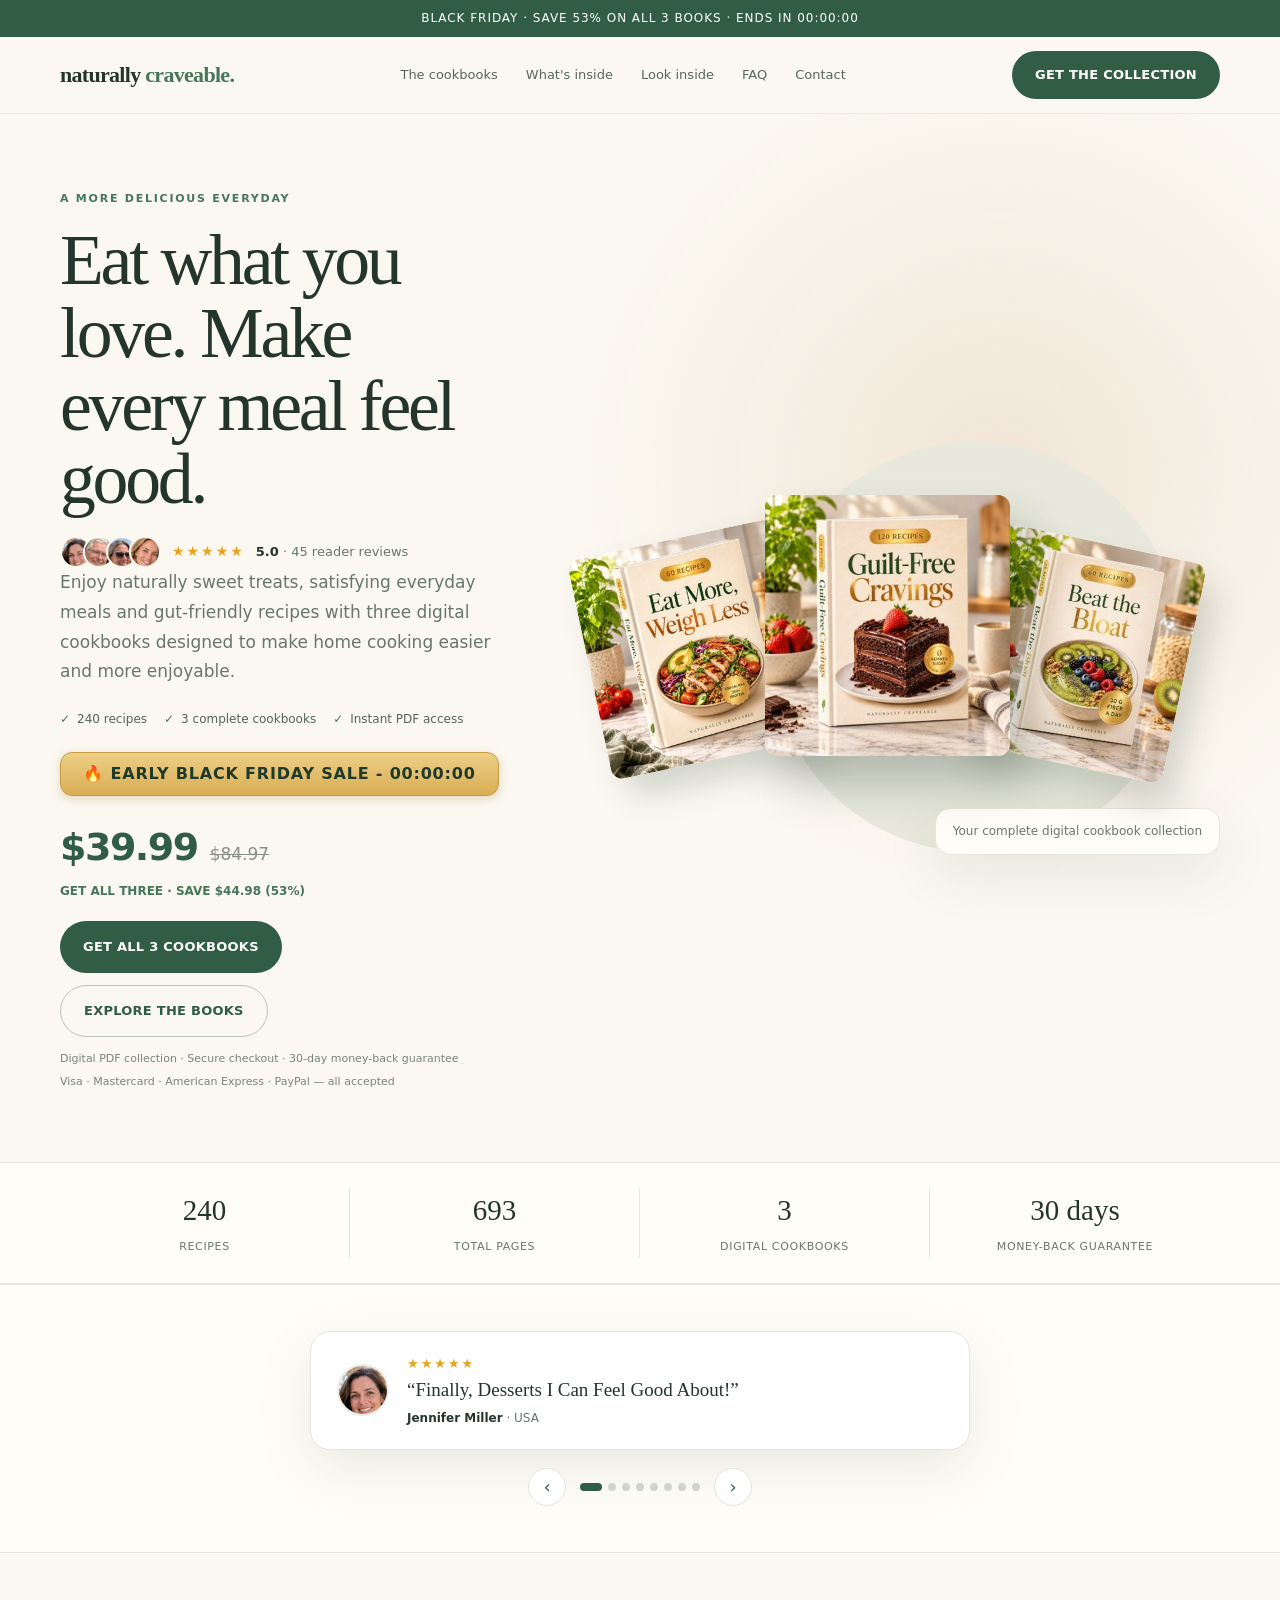
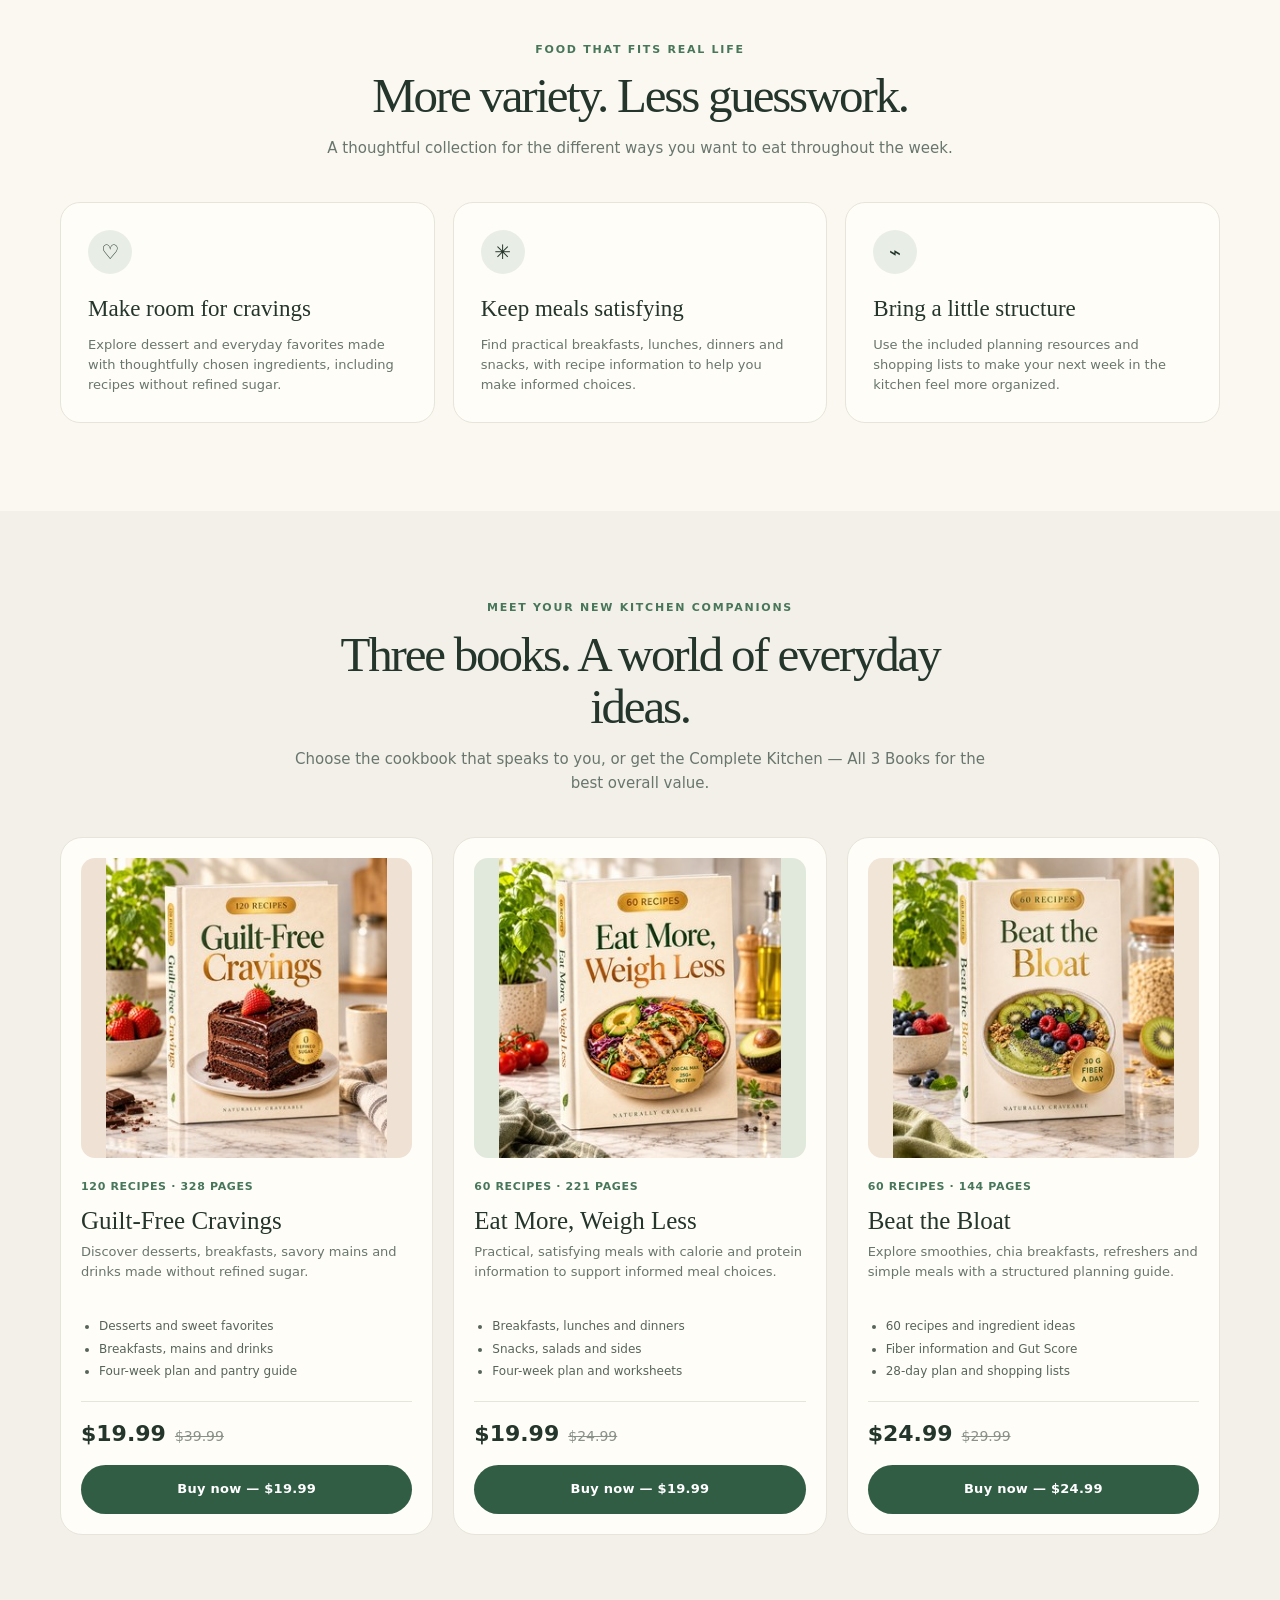
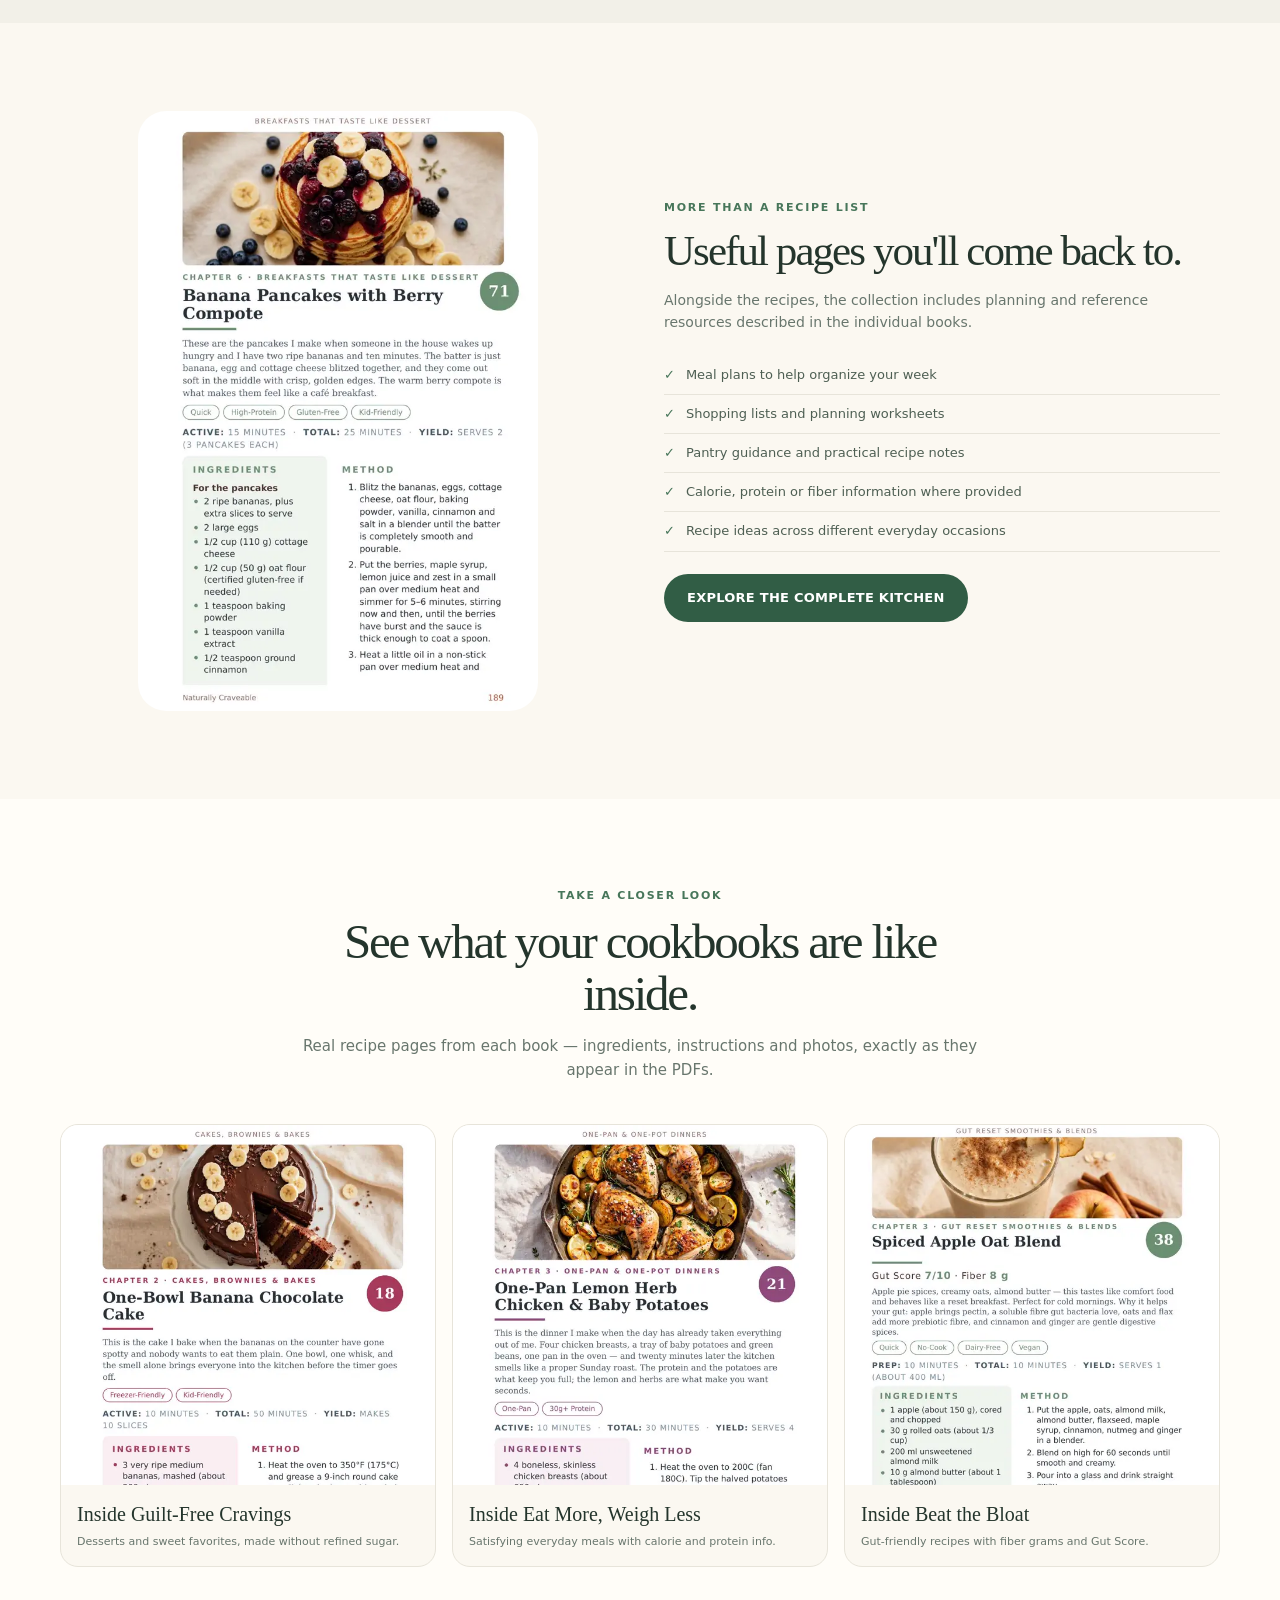
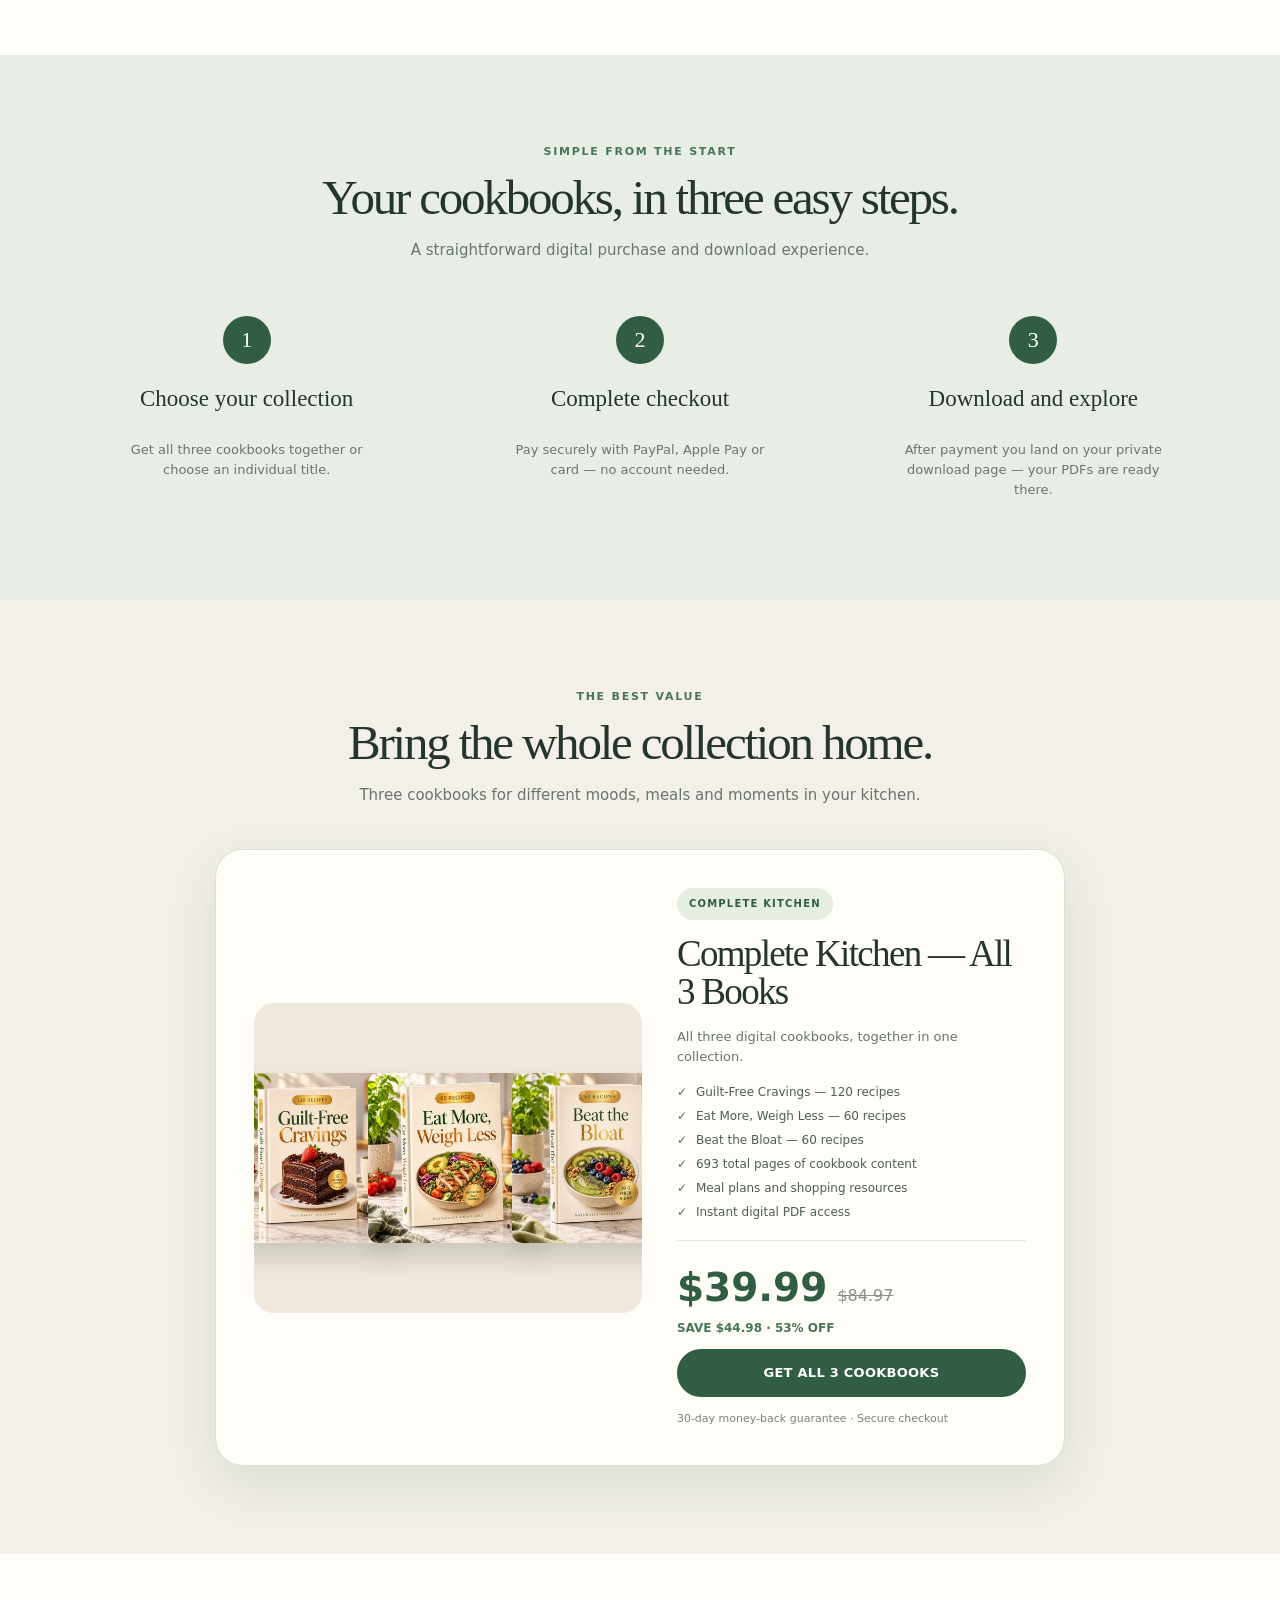
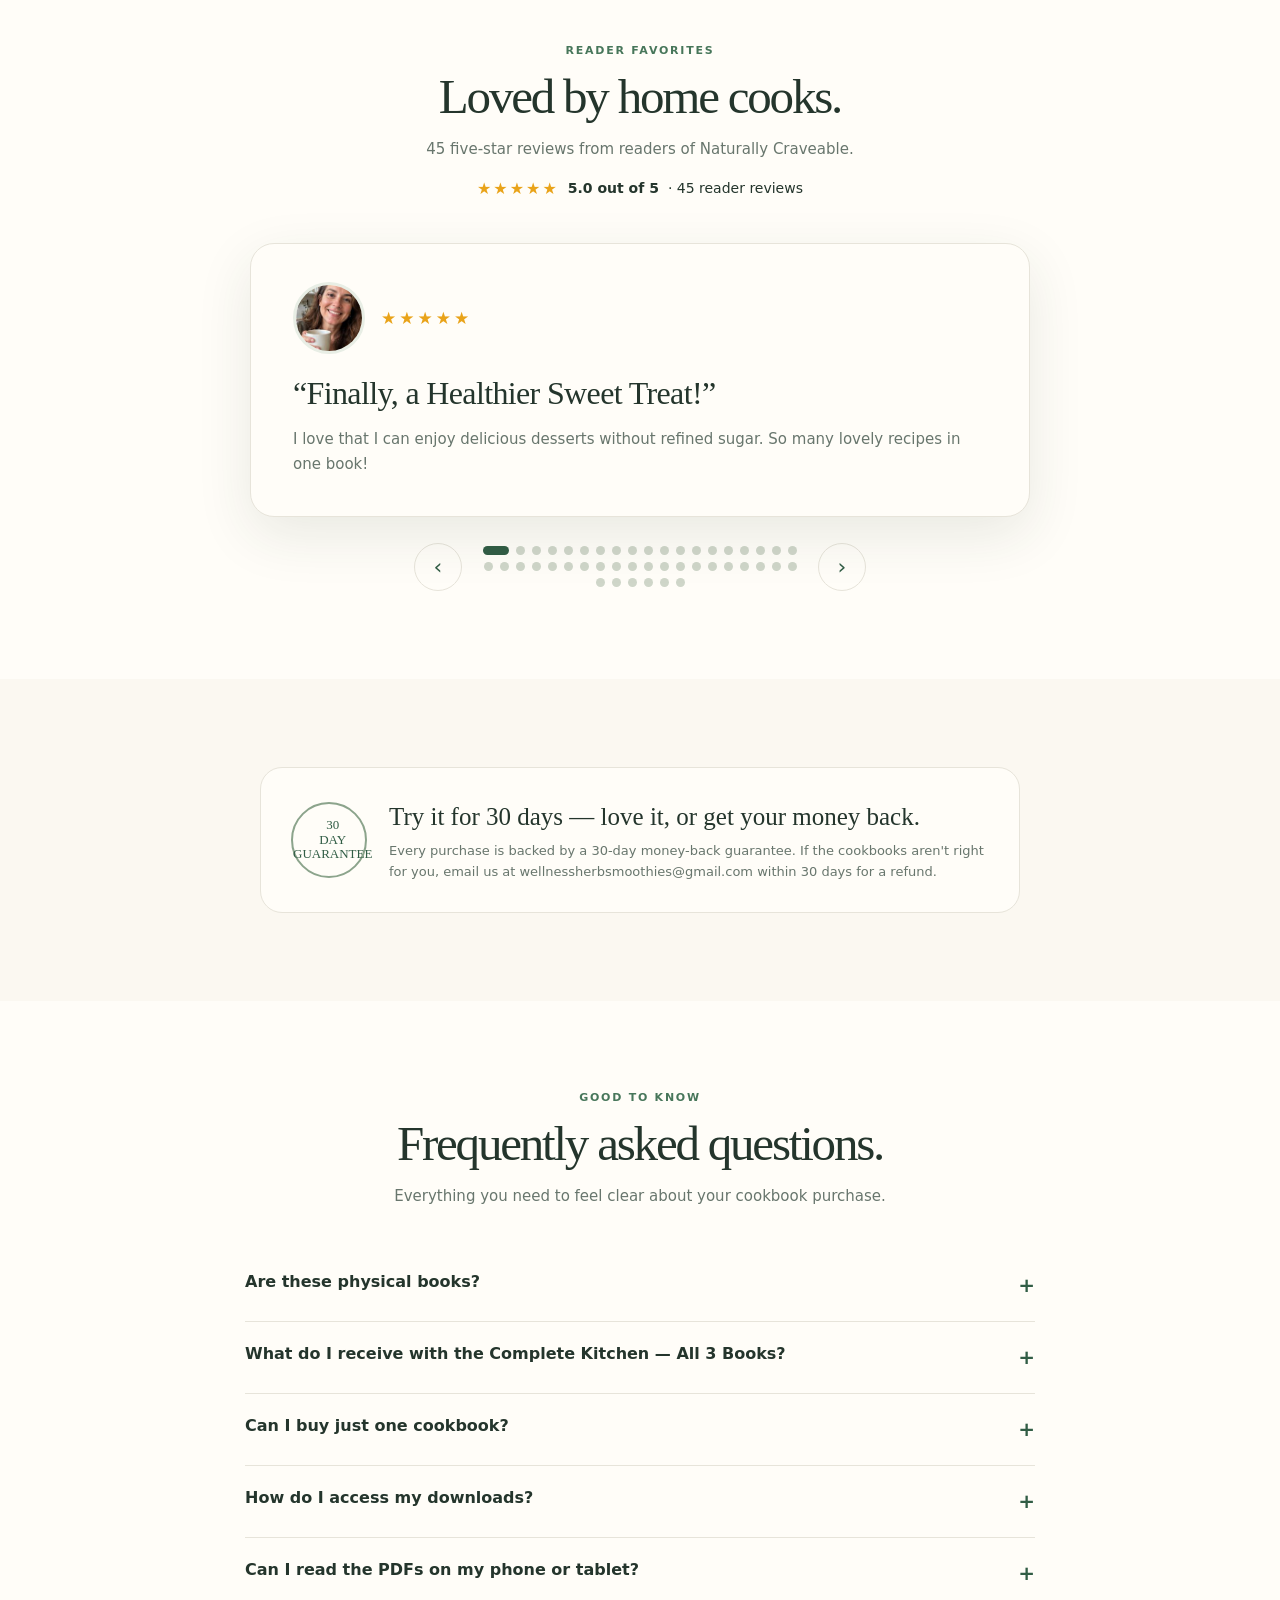
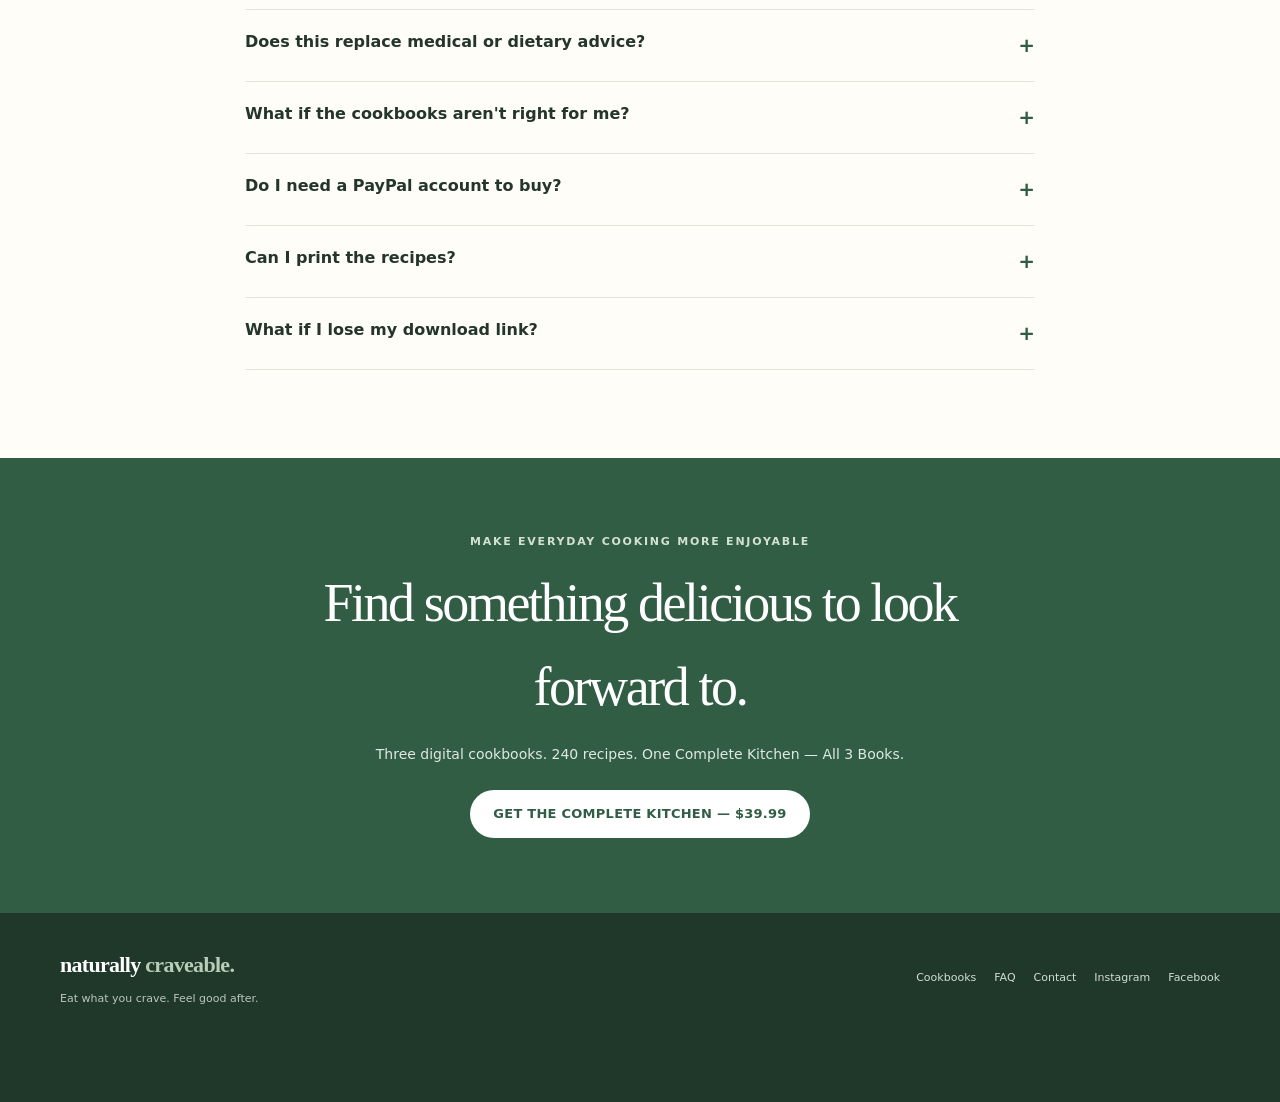
==== index.html @ 7f758c1f "Shop update" ====
<!doctype html>
<html lang="en">
<head>
<meta charset="utf-8">
<meta name="viewport" content="width=device-width, initial-scale=1">
<!-- Google Analytics 4 -->
<script async src="https://www.googletagmanager.com/gtag/js?id=G-ELWDRG4J22"></script>
<script>window.dataLayer = window.dataLayer || []; function gtag(){dataLayer.push(arguments);} gtag('js', new Date()); gtag('config', 'G-ELWDRG4J22');</script>
<meta name="theme-color" content="#315d45">
<link rel="icon" type="image/x-icon" href="favicon.ico">
<link rel="icon" type="image/png" sizes="32x32" href="favicon-32x32.png">
<link rel="apple-touch-icon" sizes="180x180" href="apple-touch-icon.png">
<title>Naturally Craveable — Eat What You Love | 240 Recipes in 3 Books</title>
<meta name="description" content="Three thoughtfully designed digital cookbooks with 240 recipes for desserts, everyday meals and gut-friendly cooking. Instant PDF download, 30-day money-back guarantee.">
<link rel="canonical" href="https://craveable.click/">
<script type="application/ld+json">{"@context": "https://schema.org", "@type": "Product", "name": "Naturally Craveable: Complete Kitchen — All 3 Books", "image": "https://craveable.click/assets/cover-bundle.jpg", "description": "Three thoughtfully designed digital cookbooks with 240 recipes for desserts, everyday meals and gut-friendly cooking. Instant PDF download, 30-day money-back guarantee.", "brand": {"@type": "Brand", "name": "Naturally Craveable"}, "aggregateRating": {"@type": "AggregateRating", "ratingValue": "5.0", "reviewCount": "45"}, "offers": {"@type": "Offer", "url": "https://craveable.click/", "priceCurrency": "USD", "price": "39.99", "availability": "https://schema.org/InStock"}}</script>
<meta property="og:type" content="website">
<meta property="og:site_name" content="Naturally Craveable">
<meta property="og:title" content="Eat what you love. Make every meal feel good.">
<meta property="og:description" content="240 recipes in 3 books — desserts, weight-loss meals, gut reset. Instant PDF download.">
<meta property="og:url" content="https://craveable.click/">
<meta property="og:image" content="https://craveable.click/assets/cover-900.jpg">
<meta property="og:image:width" content="900">
<meta property="og:image:height" content="1350">
<meta name="twitter:card" content="summary_large_image">
<meta name="twitter:title" content="Naturally Craveable — Eat what you love. Make every meal feel good.">
<meta name="twitter:description" content="240 recipes in 3 books. Instant PDF download.">
<meta name="twitter:image" content="https://craveable.click/assets/cover-900.jpg">
<style>
:root{
 --ink:#24352c;--muted:#68766d;--green:#315d45;--green2:#47765a;--sage:#e8eee5;
 --cream:#fbf8f1;--paper:#fffdf8;--peach:#f4e2d2;--line:#e7e4da;--gold:#b78b51;
 --shadow:0 18px 55px rgba(37,55,43,.10);--radius:24px;--max:1160px
}
*{box-sizing:border-box}html{scroll-behavior:smooth}body{margin:0;background:var(--cream);color:var(--ink);font-family:Inter,ui-sans-serif,system-ui,-apple-system,BlinkMacSystemFont,"Segoe UI",sans-serif;line-height:1.55}
a{color:inherit;text-decoration:none}button{font:inherit}.wrap{width:min(var(--max),calc(100% - 44px));margin:auto}
.announcement{background:var(--green);color:#fff;text-align:center;padding:9px 16px;font-size:12px;letter-spacing:.08em}
header{position:sticky;top:0;z-index:20;background:rgba(251,248,241,.92);backdrop-filter:blur(14px);border-bottom:1px solid rgba(231,228,218,.8)}
.nav{height:76px;display:flex;align-items:center;justify-content:space-between;gap:20px}
.logo{font-family:Georgia,serif;font-size:22px;letter-spacing:-.7px;font-weight:700}.logo span{color:var(--green2)}
.navlinks{display:flex;gap:28px;color:#59675e;font-size:13px}.navlinks a:hover{color:var(--green)}
.navcta,.btn{display:inline-flex;align-items:center;justify-content:center;border:0;border-radius:999px;background:var(--green);color:white;padding:14px 23px;font-weight:700;font-size:13px;letter-spacing:.02em;transition:.2s;cursor:pointer}
.navcta:hover,.btn:hover{background:#244b35;transform:translateY(-1px)}.btn.secondary{background:transparent;color:var(--green);border:1px solid #b9c8bb}.btn.light{background:#fff;color:var(--green)}
.btn-buy{width:100%;margin-top:14px}
.eyebrow{font-size:11px;letter-spacing:.16em;text-transform:uppercase;font-weight:800;color:var(--green2)}
.hero{padding:76px 0 72px;overflow:hidden;background:radial-gradient(circle at 78% 34%,#f0e5d6 0,transparent 34%),var(--cream)}
.hero-grid{display:grid;grid-template-columns:1.02fr .98fr;gap:56px;align-items:center}
h1,h2,h3,p{margin-top:0}h1,h2,.serif{font-family:Georgia,"Times New Roman",serif;font-weight:500;letter-spacing:-.045em}
h1{font-size:clamp(44px,5.6vw,72px);line-height:1.02;margin:17px 0 20px;max-width:620px}
.hero-copy>p{font-size:17px;color:var(--muted);max-width:540px;line-height:1.75}
.hero-proof{display:flex;gap:17px;flex-wrap:wrap;margin:23px 0;color:#536459;font-size:12px}.hero-proof span:before{content:"✓";color:var(--green2);font-weight:900;margin-right:7px}
.price-line{display:flex;align-items:baseline;gap:12px;margin:22px 0 5px}.price{font-size:38px;font-weight:800;letter-spacing:-1.5px;color:var(--green)}.old{color:#899188;text-decoration:line-through;font-size:17px}
.saving{font-size:12px;color:var(--green2);font-weight:800}.hero-actions{display:flex;gap:12px;align-items:center;flex-wrap:wrap;margin-top:20px}.hero-actions .btn{min-height:52px}.micro{font-size:11px;color:#78847b;margin-top:13px}.pay-marks{font-size:11px;color:#78847b;margin-top:6px}
.book-stage{min-height:470px;position:relative;display:flex;align-items:center;justify-content:center}
.stage-blob{position:absolute;width:410px;height:410px;border-radius:50%;background:#e8e9dc;right:6%;top:8%}
.stage-book{position:relative;width:210px;height:auto;border-radius:12px;box-shadow:14px 20px 32px #26382d30}
.stage-book.b2{transform:rotate(-12deg) translate(30px,16px);z-index:1}
.stage-book.b1{transform:translateY(-14px);z-index:3;width:245px;box-shadow:18px 28px 44px #26382d45}
.stage-book.b3{transform:rotate(12deg) translate(-30px,20px);z-index:2}
.stage-note{position:absolute;bottom:20px;right:0;background:#fffdf8;border:1px solid var(--line);padding:13px 17px;border-radius:15px;box-shadow:var(--shadow);font-size:12px;color:var(--muted)}
.stats{background:#fffdf8;border-block:1px solid var(--line)}.stats-grid{display:grid;grid-template-columns:repeat(4,1fr);padding:25px 0}.stat{text-align:center;border-right:1px solid var(--line)}.stat:last-child{border:0}.stat strong{display:block;font-family:Georgia,serif;font-size:29px;font-weight:500}.stat span{font-size:11px;color:var(--muted);letter-spacing:.06em;text-transform:uppercase}
section{padding:88px 0}.section-head{text-align:center;max-width:690px;margin:0 auto 42px}.section-head h2{font-size:clamp(34px,4vw,49px);line-height:1.08;margin:12px 0 14px}.section-head p{color:var(--muted);font-size:15px}
.benefit-grid{display:grid;grid-template-columns:repeat(3,1fr);gap:18px}.benefit{background:#fffdf8;border:1px solid var(--line);padding:27px;border-radius:20px}.benefit-icon{width:44px;height:44px;border-radius:50%;display:grid;place-items:center;background:var(--sage);font-size:20px;margin-bottom:17px}.benefit h3{font-family:Georgia,serif;font-size:23px;font-weight:500;margin-bottom:8px}.benefit p{color:var(--muted);font-size:13px;margin:0}
.books{background:#f2f0e8}.book-grid{display:grid;grid-template-columns:repeat(3,1fr);gap:20px}.product{background:#fffdf8;border:1px solid var(--line);border-radius:22px;padding:20px;display:flex;flex-direction:column}.cover{height:300px;border-radius:14px;display:flex;align-items:center;justify-content:center;margin-bottom:20px;overflow:hidden;position:relative;background:#efe2d5}.cover img{width:100%;height:100%;object-fit:contain;display:block}.cover.c2{background:#e1e8dc}.cover.c3{background:#f1e5d7}
.product h3{font-family:Georgia,serif;font-size:25px;line-height:1.08;font-weight:500;margin:0 0 8px}.meta{font-size:11px;color:var(--green2);font-weight:800;letter-spacing:.06em;text-transform:uppercase;margin-bottom:12px}.product p{color:var(--muted);font-size:13px;min-height:60px}.product ul{padding-left:18px;color:#56645a;font-size:12px;line-height:1.9;margin:0 0 18px}.product-bottom{margin-top:auto;border-top:1px solid var(--line);padding-top:15px}.product-bottom .price-row{display:flex;align-items:baseline;gap:9px}.product-bottom strong{font-size:22px}.product-bottom del{color:#899188;font-size:14px}
.included-grid{display:grid;grid-template-columns:1fr 1fr;gap:48px;align-items:center}.included-art{min-height:0;aspect-ratio:2/3;max-width:400px;width:100%;margin-inline:auto;border-radius:28px;overflow:hidden;position:relative}.included-art img{width:100%;height:100%;object-fit:cover;display:block;position:absolute;inset:0}
.included-copy h2{font-size:43px;line-height:1.05;margin:12px 0 17px}.included-copy>p{color:var(--muted);font-size:14px}.checklist{list-style:none;padding:0;margin:22px 0}.checklist li{padding:9px 0;border-bottom:1px solid var(--line);font-size:13px;color:#4e5f53}.checklist li:before{content:"✓";color:var(--green2);font-weight:900;margin-right:11px}
.preview{background:#fffdf8}.preview-grid{display:grid;grid-template-columns:repeat(3,1fr);gap:16px}.preview-card{border:1px solid var(--line);border-radius:18px;overflow:hidden;background:var(--cream)}.preview-img{height:360px;overflow:hidden}.preview-img img{width:100%;height:100%;object-fit:cover;object-position:top;display:block}.preview-card h3{font-family:Georgia,serif;font-size:20px;font-weight:500;margin:14px 16px 3px}.preview-card p{font-size:11px;color:var(--muted);margin:0 16px 16px}
.how{background:var(--sage)}.steps{display:grid;grid-template-columns:repeat(3,1fr);gap:20px}.step{text-align:center;padding:12px}.step-num{width:48px;height:48px;margin:0 auto 17px;border-radius:50%;background:var(--green);color:white;display:grid;place-items:center;font-family:Georgia,serif;font-size:22px}.step h3{font-family:Georgia,serif;font-weight:500;font-size:23px}.step p{font-size:13px;color:var(--muted);max-width:260px;margin:auto}
.bundle{background:#f2f0e8}.bundle-card{max-width:850px;margin:auto;background:#fffdf8;border:1px solid #d9e0d5;border-radius:28px;box-shadow:var(--shadow);padding:38px;display:grid;grid-template-columns:1fr .9fr;gap:35px;align-items:center}.bundle-visual{background:#f0e8dc;border-radius:20px;min-height:310px;display:flex;align-items:center;justify-content:center;overflow:hidden}.bundle-visual img{width:160px;height:auto;border-radius:10px;box-shadow:10px 14px 24px #26382d30;margin:0 -8px}.pill{display:inline-block;background:#e6eee4;color:var(--green);font-size:10px;font-weight:900;letter-spacing:.12em;padding:8px 12px;border-radius:99px}.bundle-copy h2{font-size:37px;line-height:1.04;margin:15px 0}.bundle-copy p{font-size:13px;color:var(--muted)}.bundle-list{padding:0;list-style:none;font-size:12px;color:#4e5f53;line-height:2}.bundle-list li:before{content:"✓";color:var(--green2);font-weight:900;margin-right:9px}.bundle-price{display:flex;align-items:baseline;gap:10px;border-top:1px solid var(--line);padding-top:17px;margin-top:16px}.bundle-price strong{font-size:39px;color:var(--green)}.bundle-price del{color:#899188}.bundle-copy .btn{width:100%;margin-top:12px}
.guarantee{display:flex;gap:22px;align-items:center;max-width:760px;margin:auto;padding:30px;border:1px solid var(--line);background:#fffdf8;border-radius:22px}.seal{width:76px;height:76px;flex:0 0 76px;border:2px solid #8ca48c;border-radius:50%;display:grid;place-items:center;color:var(--green);font-family:Georgia,serif;text-align:center;font-size:13px;line-height:1.1}.guarantee h3{font-family:Georgia,serif;font-size:25px;font-weight:500;margin:0 0 5px}.guarantee p{font-size:13px;color:var(--muted);margin:0}
.faq{background:#fffdf8}.faq-list{max-width:790px;margin:auto}.faq-item{border-bottom:1px solid var(--line)}.faq-q{width:100%;display:flex;justify-content:space-between;gap:20px;text-align:left;background:none;border:0;padding:20px 0;color:var(--ink);font-weight:700;cursor:pointer}.faq-q span:last-child{font-size:20px;color:var(--green)}.faq-a{display:none;color:var(--muted);font-size:13px;padding:0 30px 18px 0}.faq-item.open .faq-a{display:block}
.final-cta{background:var(--green);color:white;text-align:center;padding:75px 0}.final-cta .eyebrow{color:#d4e1d2}.final-cta h2{font-size:clamp(36px,4.6vw,54px);max-width:730px;margin:12px auto 15px}.final-cta p{color:#e0e9df;font-size:14px}.final-cta .btn{background:#fff;color:var(--green);margin-top:10px}
footer{padding:35px 0 95px;background:#20382a;color:#e6ede4}.footer-row{display:flex;justify-content:space-between;gap:25px;align-items:center}.footer-row p{font-size:11px;color:#b9c8ba;margin:8px 0 0}.footer-links{display:flex;gap:18px;font-size:11px;color:#d2ddd2}
.mobile-buy{display:none}
@media(max-width:850px){.hero-grid{gap:20px}.book-stage{min-height:390px}.stage-book{width:170px}.stage-book.b1{width:200px}.book-stage .stage-blob{width:330px;height:330px}.bundle-card{gap:22px;padding:26px}.navlinks{gap:15px}}
@media(max-width:680px){
 .wrap{width:min(100% - 32px,var(--max))}.announcement{font-size:10px}.nav{height:64px}.navlinks{display:none}.navcta{padding:11px 15px;font-size:11px}
 .hero{padding:48px 0 38px}.hero-grid{grid-template-columns:1fr;gap:6px}.hero-copy{text-align:center}.hero-copy>p{font-size:15px;margin-inline:auto}.hero h1{font-size:46px}.hero-proof{justify-content:center;gap:10px}.hero-actions{justify-content:center}.hero-actions .btn{width:100%}.price-line{justify-content:center}.book-stage{min-height:315px;margin-top:0}.stage-blob{width:280px!important;height:280px!important;right:auto!important;top:0!important}.stage-book{width:150px;margin:0 -12px}.stage-book.b1{width:165px}.stage-book.b2{transform:rotate(-12deg) translate(18px,16px)}.stage-book.b3{transform:rotate(12deg) translate(-18px,20px)}.book-stage .stage-note{bottom:0;right:2px;font-size:10px}
 .stats-grid{grid-template-columns:repeat(2,1fr);row-gap:17px;padding:22px 0}.stat:nth-child(2){border:0}.stat strong{font-size:25px}
 section{padding:62px 0}.section-head{margin-bottom:28px}.section-head h2{font-size:36px}.benefit-grid,.book-grid,.preview-grid,.steps{grid-template-columns:1fr}.benefit{padding:22px}.product{padding:17px}.cover{height:260px}.product p{min-height:0}
 .included-grid{grid-template-columns:1fr;gap:28px}.included-art{min-height:0;max-width:340px}.included-copy h2{font-size:36px}
 .preview-grid{grid-template-columns:1fr 1fr;gap:10px}.preview-img{height:220px}.preview-card h3{font-size:17px;margin:11px 11px 2px}.preview-card p{margin:0 11px 12px;font-size:10px}
 .bundle-card{grid-template-columns:1fr;padding:17px;gap:20px}.bundle-visual{min-height:260px}.bundle-visual img{width:130px}.bundle-copy{padding:0 5px 8px}.bundle-copy h2{font-size:32px}
 .guarantee{padding:20px;align-items:flex-start}.seal{width:62px;height:62px;flex-basis:62px;font-size:11px}.guarantee h3{font-size:21px}
 .final-cta{padding:60px 0}.footer-row{align-items:flex-start;flex-direction:column}.footer-links{flex-wrap:wrap}
 .mobile-buy{display:flex;position:fixed;z-index:30;bottom:0;left:0;right:0;padding:10px 16px calc(10px + env(safe-area-inset-bottom));background:rgba(255,253,248,.96);backdrop-filter:blur(12px);border-top:1px solid var(--line);align-items:center;justify-content:space-between;gap:12px;transform:translateY(110%);transition:transform .25s}.mobile-buy.visible{transform:translateY(0)}.mobile-buy .mini-price{font-weight:800;color:var(--green);font-size:19px}.mobile-buy small{display:block;color:var(--muted);font-size:9px}.mobile-buy .btn{padding:12px 17px;font-size:11px;white-space:nowrap}
}
@media(prefers-reduced-motion:reduce){html{scroll-behavior:auto}*,*:before,*:after{transition:none!important}}

.hero-rating{display:flex;align-items:center;gap:11px;margin-top:18px;text-decoration:none;color:var(--ink)}
.hero-avatars{display:flex}
.hero-avatars img{width:32px;height:32px;border-radius:50%;object-fit:cover;border:2px solid #fbf8f1;margin-left:-9px}
.hero-avatars img:first-child{margin-left:0}
.hero-rating .stars{color:#e9a319;font-size:14px;letter-spacing:2px}
.hero-rating span:last-child{font-size:13px;color:var(--muted)}
.hero-rating strong{color:var(--ink)}
.review-summary{display:flex;align-items:center;justify-content:center;gap:9px;margin-top:14px;font-size:14px}
.review-summary .stars{color:#e9a319;font-size:16px;letter-spacing:2px}
.carousel{max-width:780px;margin:auto}
.review-viewport{position:relative}
.review-slide{display:none;background:#fffdf8;border:1px solid var(--line);border-radius:24px;padding:38px 42px;box-shadow:var(--shadow)}
.review-slide.active{display:block}
.review-top{display:flex;align-items:center;gap:16px;margin-bottom:20px}
.review-avatar{width:72px;height:72px;border-radius:50%;object-fit:cover;flex:0 0 72px;border:3px solid var(--sage)}
.review-slide .stars{color:#e9a319;font-size:17px;letter-spacing:3px}
.review-quote{font-family:Georgia,serif;font-size:clamp(24px,3vw,32px);line-height:1.2;letter-spacing:-.02em;font-weight:500;margin:0 0 14px}
.review-slide p{color:var(--muted);font-size:15px;line-height:1.7;margin:0}
.review-who{margin-top:16px;font-size:13px;color:var(--muted)}
.review-who strong{color:var(--ink)}
.carousel-nav{display:flex;align-items:center;justify-content:center;gap:18px;margin-top:26px}
.carousel-arrow{width:48px;height:48px;border-radius:50%;border:1px solid var(--line);background:#fffdf8;color:var(--green);font-size:22px;line-height:1;cursor:pointer;display:grid;place-items:center;flex:0 0 48px}
.carousel-arrow:hover{background:var(--sage)}
.carousel-dots{display:flex;gap:7px;flex-wrap:wrap;justify-content:center;max-width:320px}
.carousel-dots button{width:9px;height:9px;border-radius:99px;border:0;background:#cfd6c9;cursor:pointer;padding:0}
.carousel-dots button.active{width:26px;background:var(--green)}
.mini-reviews{padding:46px 0;background:#fffdf8;border-block:1px solid var(--line)}
.mini-carousel{max-width:660px;margin:auto}
.mini-slide{display:none;background:#fff;border:1px solid var(--line);border-radius:20px;padding:22px 26px;align-items:center;gap:18px;box-shadow:var(--shadow)}
.mini-slide.active{display:flex}
.mini-avatar{width:52px;height:52px;border-radius:50%;object-fit:cover;flex:0 0 52px;border:2px solid var(--sage)}
.mini-slide .stars{color:#e9a319;font-size:13px;letter-spacing:2px}
.mini-quote{font-family:Georgia,serif;font-size:19px;line-height:1.3;margin:4px 0 6px}
.mini-who{font-size:12px;color:var(--muted)}
.mini-who strong{color:var(--ink)}
.mini-nav{display:flex;align-items:center;justify-content:center;gap:14px;margin-top:18px}
.mini-arrow{width:38px;height:38px;border-radius:50%;border:1px solid var(--line);background:#fff;color:var(--green);font-size:18px;line-height:1;cursor:pointer;display:grid;place-items:center;flex:0 0 38px}
.mini-arrow:hover{background:var(--sage)}
.mini-dots{display:flex;gap:6px}
.mini-dots button{width:8px;height:8px;border-radius:99px;border:0;background:#cfd6c9;cursor:pointer;padding:0}
.mini-dots button.active{width:22px;background:var(--green)}
@media(max-width:680px){.hero-rating{justify-content:center}.mini-slide{padding:18px}.mini-quote{font-size:17px}.review-slide{padding:26px 22px}.review-avatar{width:56px;height:56px;flex-basis:56px}.carousel-arrow{width:42px;height:42px;flex-basis:42px}}
@media(max-width:680px){.book-stage{order:-1}}
</style>
</head>
<body>
<div class="announcement">BLACK FRIDAY · SAVE 53% ON ALL 3 BOOKS · ENDS IN <span class="cd" style="font-variant-numeric:tabular-nums">12:00:00</span></div>
<header>
 <div class="wrap nav">
  <a class="logo" href="#">naturally <span>craveable.</span></a>
  <nav class="navlinks"><a href="#cookbooks">The cookbooks</a><a href="#inside">What's inside</a><a href="#previews">Look inside</a><a href="#faq">FAQ</a><a href="mailto:wellnessherbsmoothies@gmail.com">Contact</a></nav>
  <a class="navcta" href="#bundle">GET THE COLLECTION</a>
 </div>
</header>
<main>
<section class="hero">
 <div class="wrap hero-grid">
  <div class="hero-copy">
   <div class="eyebrow">A more delicious everyday</div>
   <h1>Eat what you love. Make every meal feel good.</h1>
  <a class="hero-rating" href="#reviews"><span class="hero-avatars"><img src="assets/reviews/avatar-22.jpg" alt="" loading="lazy"><img src="assets/reviews/avatar-23.jpg" alt="" loading="lazy"><img src="assets/reviews/avatar-24.jpg" alt="" loading="lazy"><img src="assets/reviews/avatar-26.jpg" alt="" loading="lazy"></span><span class="stars">★★★★★</span><span><strong>5.0</strong> · 45 reader reviews</span></a>
   <p>Enjoy naturally sweet treats, satisfying everyday meals and gut-friendly recipes with three digital cookbooks designed to make home cooking easier and more enjoyable.</p>
   <div class="hero-proof"><span>240 recipes</span><span>3 complete cookbooks</span><span>Instant PDF access</span></div>
      <style>
   .bf-countdown{margin:12px 0 0;background:linear-gradient(180deg,#eecf85,#d9ad55);border:1px solid #c69a45;border-radius:12px;padding:9px 12px;text-align:center;box-shadow:0 3px 10px rgba(160,120,40,.25)}
   .bf-countdown span{font-size:16px;font-weight:800;letter-spacing:.05em;color:#1e3a2d}
   @media(max-width:680px){.bf-countdown{padding:8px 10px}.bf-countdown span{font-size:14px;letter-spacing:.03em}}
   </style>
   <div class="bf-countdown"><span>🔥 EARLY BLACK FRIDAY SALE - <span class="cd-t">12:06:44</span></span></div>
   <div class="price-line"><span class="price">$39.99</span><span class="old">$84.97</span></div>
   <div class="saving">GET ALL THREE · SAVE $44.98 (53%)</div>
   <div class="hero-actions"><a class="btn" href="#bundle">GET ALL 3 COOKBOOKS</a><a class="btn secondary" href="#cookbooks">EXPLORE THE BOOKS</a></div>
   <div class="micro">Digital PDF collection · Secure checkout · 30-day money-back guarantee</div>
   <div class="pay-marks">Visa · Mastercard · American Express · PayPal — all accepted</div>
  </div>
  <div class="book-stage" aria-label="The three Naturally Craveable cookbooks">
   <div class="stage-blob"></div>
   <img class="stage-book b2" src="assets/cover-b2-300.jpg" alt="Eat More, Weigh Less cover" width="300" height="320">
   <img class="stage-book b1" src="assets/cover-b1-300.jpg" alt="Guilt-Free Cravings cover" width="300" height="320" fetchpriority="high">
   <img class="stage-book b3" src="assets/cover-b3-300.jpg" alt="Beat the Bloat cover" width="300" height="320">
   <div class="stage-note">Your complete digital cookbook collection</div>
  </div>
 </div>
</section>
<div class="stats"><div class="wrap stats-grid">
 <div class="stat"><strong>240</strong><span>Recipes</span></div><div class="stat"><strong>693</strong><span>Total pages</span></div><div class="stat"><strong>3</strong><span>Digital cookbooks</span></div><div class="stat"><strong>30 days</strong><span>Money-back guarantee</span></div>
</div></div>
<section class="mini-reviews"><div class="wrap">
  <div class="mini-carousel" id="miniCarousel">
   <div class="mini-viewport">
   <article class="mini-slide active"><img class="mini-avatar" src="assets/reviews/avatar-22.jpg" alt="Jennifer Miller" loading="lazy"><div class="mini-body"><div class="stars">★★★★★</div><p class="mini-quote">&ldquo;Finally, Desserts I Can Feel Good About!&rdquo;</p><div class="mini-who"><strong>Jennifer Miller</strong> · USA</div></div></article>
   <article class="mini-slide"><img class="mini-avatar" src="assets/reviews/avatar-23.jpg" alt="David Wilson" loading="lazy"><div class="mini-body"><div class="stars">★★★★★</div><p class="mini-quote">&ldquo;A Lovely Surprise&rdquo;</p><div class="mini-who"><strong>David Wilson</strong> · UK</div></div></article>
   <article class="mini-slide"><img class="mini-avatar" src="assets/reviews/avatar-24.jpg" alt="Sarah Thompson" loading="lazy"><div class="mini-body"><div class="stars">★★★★★</div><p class="mini-quote">&ldquo;Beautiful Recipes!&rdquo;</p><div class="mini-who"><strong>Sarah Thompson</strong> · Canada</div></div></article>
   <article class="mini-slide"><img class="mini-avatar" src="assets/reviews/avatar-26.jpg" alt="Emma Davis" loading="lazy"><div class="mini-body"><div class="stars">★★★★★</div><p class="mini-quote">&ldquo;Worth Every Penny&rdquo;</p><div class="mini-who"><strong>Emma Davis</strong> · UK</div></div></article>
   <article class="mini-slide"><img class="mini-avatar" src="assets/reviews/avatar-27.jpg" alt="Michael Brown" loading="lazy"><div class="mini-body"><div class="stars">★★★★★</div><p class="mini-quote">&ldquo;Chocolate Lovers Will Enjoy This!&rdquo;</p><div class="mini-who"><strong>Michael Brown</strong> · USA</div></div></article>
   <article class="mini-slide"><img class="mini-avatar" src="assets/reviews/avatar-28.jpg" alt="Helen Taylor" loading="lazy"><div class="mini-body"><div class="stars">★★★★★</div><p class="mini-quote">&ldquo;A Wonderful Collection&rdquo;</p><div class="mini-who"><strong>Helen Taylor</strong> · UK</div></div></article>
   <article class="mini-slide"><img class="mini-avatar" src="assets/reviews/avatar-36.jpg" alt="Rachel Green" loading="lazy"><div class="mini-body"><div class="stars">★★★★★</div><p class="mini-quote">&ldquo;Perfect for Sweet Cravings&rdquo;</p><div class="mini-who"><strong>Rachel Green</strong> · Australia</div></div></article>
   <article class="mini-slide"><img class="mini-avatar" src="assets/reviews/avatar-45.jpg" alt="Richard Moore" loading="lazy"><div class="mini-body"><div class="stars">★★★★★</div><p class="mini-quote">&ldquo;Very Happy With My Purchase&rdquo;</p><div class="mini-who"><strong>Richard Moore</strong> · UK</div></div></article>
   </div>
   <div class="mini-nav"><button class="mini-arrow" id="miniPrev" aria-label="Previous review">&lsaquo;</button><div class="mini-dots" id="miniDots"></div><button class="mini-arrow" id="miniNext" aria-label="Next review">&rsaquo;</button></div>
  </div>
 </div></section>
<section>
 <div class="wrap">
  <div class="section-head"><div class="eyebrow">Food that fits real life</div><h2>More variety. Less guesswork.</h2><p>A thoughtful collection for the different ways you want to eat throughout the week.</p></div>
  <div class="benefit-grid">
   <article class="benefit"><div class="benefit-icon">♡</div><h3>Make room for cravings</h3><p>Explore dessert and everyday favorites made with thoughtfully chosen ingredients, including recipes without refined sugar.</p></article>
   <article class="benefit"><div class="benefit-icon">✳</div><h3>Keep meals satisfying</h3><p>Find practical breakfasts, lunches, dinners and snacks, with recipe information to help you make informed choices.</p></article>
   <article class="benefit"><div class="benefit-icon">⌁</div><h3>Bring a little structure</h3><p>Use the included planning resources and shopping lists to make your next week in the kitchen feel more organized.</p></article>
  </div>
 </div>
</section>
<section class="books" id="cookbooks">
 <div class="wrap">
  <div class="section-head"><div class="eyebrow">Meet your new kitchen companions</div><h2>Three books. A world of everyday ideas.</h2><p>Choose the cookbook that speaks to you, or get the Complete Kitchen — All 3 Books for the best overall value.</p></div>
  <div class="book-grid">
   <article class="product">
    <div class="cover c1"><img src="assets/cover-b1-300.jpg" alt="Guilt-Free Cravings cover" width="300" height="320" loading="lazy"></div>
    <div class="meta">120 recipes · 328 pages</div><h3>Guilt-Free Cravings</h3><p>Discover desserts, breakfasts, savory mains and drinks made without refined sugar.</p>
    <ul><li>Desserts and sweet favorites</li><li>Breakfasts, mains and drinks</li><li>Four-week plan and pantry guide</li></ul>
    <div class="product-bottom"><div class="price-row"><strong>$19.99</strong><del>$39.99</del></div><a class="btn btn-buy" href="https://www.paypal.com/ncp/payment/Q8X7HRHX2LJ66">Buy now — $19.99</a></div>
   </article>
   <article class="product">
    <div class="cover c2"><img src="assets/cover-b2-300.jpg" alt="Eat More, Weigh Less cover" width="300" height="320" loading="lazy"></div>
    <div class="meta">60 recipes · 221 pages</div><h3>Eat More, Weigh Less</h3><p>Practical, satisfying meals with calorie and protein information to support informed meal choices.</p>
    <ul><li>Breakfasts, lunches and dinners</li><li>Snacks, salads and sides</li><li>Four-week plan and worksheets</li></ul>
    <div class="product-bottom"><div class="price-row"><strong>$19.99</strong><del>$24.99</del></div><a class="btn btn-buy" href="https://www.paypal.com/ncp/payment/PRGD3P6BX3P6C">Buy now — $19.99</a></div>
   </article>
   <article class="product">
    <div class="cover c3"><img src="assets/cover-b3-300.jpg" alt="Beat the Bloat cover" width="300" height="320" loading="lazy"></div>
    <div class="meta">60 recipes · 144 pages</div><h3>Beat the Bloat</h3><p>Explore smoothies, chia breakfasts, refreshers and simple meals with a structured planning guide.</p>
    <ul><li>60 recipes and ingredient ideas</li><li>Fiber information and Gut Score</li><li>28-day plan and shopping lists</li></ul>
    <div class="product-bottom"><div class="price-row"><strong>$24.99</strong><del>$29.99</del></div><a class="btn btn-buy" href="https://www.paypal.com/ncp/payment/SFBT26YZYEHNY">Buy now — $24.99</a></div>
   </article>
  </div>
 </div>
</section>
<section id="inside">
 <div class="wrap included-grid">
  <div class="included-art"><img src="assets/look-b1-pancakes.webp" alt="A recipe page from Guilt-Free Cravings" loading="lazy"></div>
  <div class="included-copy"><div class="eyebrow">More than a recipe list</div><h2>Useful pages you'll come back to.</h2><p>Alongside the recipes, the collection includes planning and reference resources described in the individual books.</p>
   <ul class="checklist"><li>Meal plans to help organize your week</li><li>Shopping lists and planning worksheets</li><li>Pantry guidance and practical recipe notes</li><li>Calorie, protein or fiber information where provided</li><li>Recipe ideas across different everyday occasions</li></ul>
   <a class="btn" href="#bundle">EXPLORE THE COMPLETE KITCHEN</a>
  </div>
 </div>
</section>
<section class="preview" id="previews">
 <div class="wrap">
  <div class="section-head"><div class="eyebrow">Take a closer look</div><h2>See what your cookbooks are like inside.</h2><p>Real recipe pages from each book — ingredients, instructions and photos, exactly as they appear in the PDFs.</p></div>
  <div class="preview-grid">
   <article class="preview-card"><div class="preview-img"><img src="assets/look-b1-cake.webp" alt="A dessert recipe page from Guilt-Free Cravings" loading="lazy"></div><h3>Inside Guilt-Free Cravings</h3><p>Desserts and sweet favorites, made without refined sugar.</p></article>
   <article class="preview-card"><div class="preview-img"><img src="assets/look-b2-chicken.webp" alt="A meal recipe page from Eat More, Weigh Less" loading="lazy"></div><h3>Inside Eat More, Weigh Less</h3><p>Satisfying everyday meals with calorie and protein info.</p></article>
   <article class="preview-card"><div class="preview-img"><img src="assets/look-b3-sample.webp" alt="A recipe page from Beat the Bloat" loading="lazy"></div><h3>Inside Beat the Bloat</h3><p>Gut-friendly recipes with fiber grams and Gut Score.</p></article>
  </div>
 </div>
</section>
<section class="how">
 <div class="wrap">
  <div class="section-head"><div class="eyebrow">Simple from the start</div><h2>Your cookbooks, in three easy steps.</h2><p>A straightforward digital purchase and download experience.</p></div>
  <div class="steps">
   <div class="step"><div class="step-num">1</div><h3>Choose your collection</h3><p>Get all three cookbooks together or choose an individual title.</p></div>
   <div class="step"><div class="step-num">2</div><h3>Complete checkout</h3><p>Pay securely with PayPal, Apple Pay or card — no account needed.</p></div>
   <div class="step"><div class="step-num">3</div><h3>Download and explore</h3><p>After payment you land on your private download page — your PDFs are ready there.</p></div>
  </div>
 </div>
</section>
<section class="bundle" id="bundle">
 <div class="wrap">
  <div class="section-head"><div class="eyebrow">The best value</div><h2>Bring the whole collection home.</h2><p>Three cookbooks for different moods, meals and moments in your kitchen.</p></div>
  <div class="bundle-card">
   <div class="bundle-visual"><img src="assets/cover-b1-300.jpg" alt="Guilt-Free Cravings cover" loading="lazy"><img src="assets/cover-b2-300.jpg" alt="Eat More, Weigh Less cover" loading="lazy"><img src="assets/cover-b3-300.jpg" alt="Beat the Bloat cover" loading="lazy"></div>
   <div class="bundle-copy"><span class="pill">COMPLETE KITCHEN</span><h2>Complete Kitchen — All 3 Books</h2><p>All three digital cookbooks, together in one collection.</p>
    <ul class="bundle-list"><li>Guilt-Free Cravings — 120 recipes</li><li>Eat More, Weigh Less — 60 recipes</li><li>Beat the Bloat — 60 recipes</li><li>693 total pages of cookbook content</li><li>Meal plans and shopping resources</li><li>Instant digital PDF access</li></ul>
    <div class="bundle-price"><strong>$39.99</strong><del>$84.97</del></div><div class="saving">SAVE $44.98 · 53% OFF</div>
    <a class="btn" href="https://www.paypal.com/ncp/payment/B35Z26F97JPWQ" aria-label="Buy all 3 cookbooks for $39.99">GET ALL 3 COOKBOOKS</a>
    <div class="micro">30-day money-back guarantee · Secure checkout</div>
   </div>
  </div>
 </div>
</section>
<section id="reviews" style="background:#fffdf8">
 <div class="wrap">
  <div class="section-head"><div class="eyebrow">Reader favorites</div><h2>Loved by home cooks.</h2><p>45 five-star reviews from readers of Naturally Craveable.</p>
   <div class="review-summary"><span class="stars">★★★★★</span><strong>5.0 out of 5</strong><span>· 45 reader reviews</span></div>
  </div>
  <div class="carousel" id="reviewCarousel">
   <div class="review-viewport">
   <article class="review-slide active"><div class="review-top"><img class="review-avatar" src="assets/reviews/avatar-01.jpg" alt="Reader of Guilt-Free Cravings" loading="lazy"><div class="stars">★★★★★</div></div><h3 class="review-quote">&ldquo;Finally, a Healthier Sweet Treat!&rdquo;</h3><p>I love that I can enjoy delicious desserts without refined sugar. So many lovely recipes in one book!</p></article>
   <article class="review-slide"><div class="review-top"><img class="review-avatar" src="assets/reviews/avatar-02.jpg" alt="Reader of Guilt-Free Cravings" loading="lazy"><div class="stars">★★★★★</div></div><h3 class="review-quote">&ldquo;My New Favourite Cookbook&rdquo;</h3><p>Beautiful recipes, easy instructions and plenty of inspiration. I've already found several favourites!</p></article>
   <article class="review-slide"><div class="review-top"><img class="review-avatar" src="assets/reviews/avatar-03.jpg" alt="Reader of Guilt-Free Cravings" loading="lazy"><div class="stars">★★★★★</div></div><h3 class="review-quote">&ldquo;Surprisingly Delicious!&rdquo;</h3><p>I wasn't expecting healthy desserts to taste this good. The recipes are simple and absolutely worth trying.</p></article>
   <article class="review-slide"><div class="review-top"><img class="review-avatar" src="assets/reviews/avatar-04.jpg" alt="Reader of Guilt-Free Cravings" loading="lazy"><div class="stars">★★★★★</div></div><h3 class="review-quote">&ldquo;Perfect for Everyday Cooking&rdquo;</h3><p>Love the variety! There's something for breakfast, dessert and even dinner.</p></article>
   <article class="review-slide"><div class="review-top"><img class="review-avatar" src="assets/reviews/avatar-05.jpg" alt="Reader of Guilt-Free Cravings" loading="lazy"><div class="stars">★★★★★</div></div><h3 class="review-quote">&ldquo;Absolutely Worth It&rdquo;</h3><p>Really impressed with the number of recipes and how easy they are to follow.</p></article>
   <article class="review-slide"><div class="review-top"><img class="review-avatar" src="assets/reviews/avatar-06.jpg" alt="Reader of Guilt-Free Cravings" loading="lazy"><div class="stars">★★★★★</div></div><h3 class="review-quote">&ldquo;Chocolate Lovers, You'll Love This!&rdquo;</h3><p>Finally, some delicious chocolate treats that fit into my healthier eating habits.</p></article>
   <article class="review-slide"><div class="review-top"><img class="review-avatar" src="assets/reviews/avatar-07.jpg" alt="Reader of Guilt-Free Cravings" loading="lazy"><div class="stars">★★★★★</div></div><h3 class="review-quote">&ldquo;So Many Great Ideas&rdquo;</h3><p>I was getting bored with my usual meals. This cookbook has given me so many new ideas to try.</p></article>
   <article class="review-slide"><div class="review-top"><img class="review-avatar" src="assets/reviews/avatar-08.jpg" alt="Reader of Guilt-Free Cravings" loading="lazy"><div class="stars">★★★★★</div></div><h3 class="review-quote">&ldquo;Easy and Delicious&rdquo;</h3><p>The instructions are straightforward, the ingredients are easy to understand, and the results are lovely.</p></article>
   <article class="review-slide"><div class="review-top"><img class="review-avatar" src="assets/reviews/avatar-09.jpg" alt="Reader of Guilt-Free Cravings" loading="lazy"><div class="stars">★★★★★</div></div><h3 class="review-quote">&ldquo;A Lovely Collection&rdquo;</h3><p>There's a great mix of recipes here. I especially appreciate having breakfast and dessert ideas together.</p></article>
   <article class="review-slide"><div class="review-top"><img class="review-avatar" src="assets/reviews/avatar-10.jpg" alt="Reader of Guilt-Free Cravings" loading="lazy"><div class="stars">★★★★★</div></div><h3 class="review-quote">&ldquo;My Family Loves These Recipes&rdquo;</h3><p>I've tried a few recipes with my family, and everyone enjoyed them.</p></article>
   <article class="review-slide"><div class="review-top"><img class="review-avatar" src="assets/reviews/avatar-11.jpg" alt="Reader of Guilt-Free Cravings" loading="lazy"><div class="stars">★★★★★</div></div><h3 class="review-quote">&ldquo;Beautifully Put Together&rdquo;</h3><p>The photos are gorgeous, and the recipes are organised really well.</p></article>
   <article class="review-slide"><div class="review-top"><img class="review-avatar" src="assets/reviews/avatar-12.jpg" alt="Reader of Guilt-Free Cravings" loading="lazy"><div class="stars">★★★★★</div></div><h3 class="review-quote">&ldquo;Great for Sweet Cravings&rdquo;</h3><p>This is exactly what I was looking for. Delicious ideas for when I fancy something sweet.</p></article>
   <article class="review-slide"><div class="review-top"><img class="review-avatar" src="assets/reviews/avatar-13.jpg" alt="Reader of Guilt-Free Cravings" loading="lazy"><div class="stars">★★★★★</div></div><h3 class="review-quote">&ldquo;More Than Just Desserts&rdquo;</h3><p>I expected a dessert book, but the breakfast and dinner ideas are a lovely bonus.</p></article>
   <article class="review-slide"><div class="review-top"><img class="review-avatar" src="assets/reviews/avatar-14.jpg" alt="Reader of Guilt-Free Cravings" loading="lazy"><div class="stars">★★★★★</div></div><h3 class="review-quote">&ldquo;Simple Ingredients, Lovely Results&rdquo;</h3><p>I appreciate recipes that don't require complicated ingredients.</p></article>
   <article class="review-slide"><div class="review-top"><img class="review-avatar" src="assets/reviews/avatar-15.jpg" alt="Reader of Guilt-Free Cravings" loading="lazy"><div class="stars">★★★★★</div></div><h3 class="review-quote">&ldquo;A Great Kitchen Companion&rdquo;</h3><p>I've been looking for fresh inspiration, and this book has delivered.</p></article>
   <article class="review-slide"><div class="review-top"><img class="review-avatar" src="assets/reviews/avatar-16.jpg" alt="Reader of Guilt-Free Cravings" loading="lazy"><div class="stars">★★★★★</div></div><h3 class="review-quote">&ldquo;Love the Breakfast Ideas&rdquo;</h3><p>The breakfast recipes are my favourite part.</p></article>
   <article class="review-slide"><div class="review-top"><img class="review-avatar" src="assets/reviews/avatar-17.jpg" alt="Reader of Guilt-Free Cravings" loading="lazy"><div class="stars">★★★★★</div></div><h3 class="review-quote">&ldquo;Definitely Recommend&rdquo;</h3><p>An enjoyable cookbook with plenty of variety.</p></article>
   <article class="review-slide"><div class="review-top"><img class="review-avatar" src="assets/reviews/avatar-18.jpg" alt="Reader of Guilt-Free Cravings" loading="lazy"><div class="stars">★★★★★</div></div><h3 class="review-quote">&ldquo;Perfect for Busy Days&rdquo;</h3><p>Some really convenient ideas for everyday meals and treats.</p></article>
   <article class="review-slide"><div class="review-top"><img class="review-avatar" src="assets/reviews/avatar-19.jpg" alt="Reader of Guilt-Free Cravings" loading="lazy"><div class="stars">★★★★★</div></div><h3 class="review-quote">&ldquo;Delicious Without Refined Sugar&rdquo;</h3><p>I love the focus on naturally sweet ingredients.</p></article>
   <article class="review-slide"><div class="review-top"><img class="review-avatar" src="assets/reviews/avatar-20.jpg" alt="Reader of Guilt-Free Cravings" loading="lazy"><div class="stars">★★★★★</div></div><h3 class="review-quote">&ldquo;Worth Having&rdquo;</h3><p>Lots of inspiration, lovely photographs and easy-to-follow recipes.</p></article>
   <article class="review-slide"><div class="review-top"><img class="review-avatar" src="assets/reviews/avatar-21.jpg" alt="Reader of Guilt-Free Cravings" loading="lazy"><div class="stars">★★★★★</div></div><h3 class="review-quote">&ldquo;A Lovely Purchase&rdquo;</h3><p>Really enjoying exploring this cookbook. It's given me fresh ideas.</p></article>
   <article class="review-slide"><div class="review-top"><img class="review-avatar" src="assets/reviews/avatar-22.jpg" alt="Jennifer Miller, reader of Guilt-Free Cravings" loading="lazy"><div class="stars">★★★★★</div></div><h3 class="review-quote">&ldquo;Finally, Desserts I Can Feel Good About!&rdquo;</h3><p>I've been trying to cut back on refined sugar, but I still love my desserts. This book has given me so many lovely ideas. The chocolate recipes are definitely catching my attention!</p><div class="review-who"><strong>Jennifer Miller</strong> · USA</div></article>
   <article class="review-slide"><div class="review-top"><img class="review-avatar" src="assets/reviews/avatar-23.jpg" alt="David Wilson, reader of Guilt-Free Cravings" loading="lazy"><div class="stars">★★★★★</div></div><h3 class="review-quote">&ldquo;A Lovely Surprise&rdquo;</h3><p>Bought this mainly for the dessert recipes, but there's so much more in here. The breakfast ideas are brilliant too. Easy to follow and nicely presented. Very pleased with it.</p><div class="review-who"><strong>David Wilson</strong> · UK</div></article>
   <article class="review-slide"><div class="review-top"><img class="review-avatar" src="assets/reviews/avatar-24.jpg" alt="Sarah Thompson, reader of Guilt-Free Cravings" loading="lazy"><div class="stars">★★★★★</div></div><h3 class="review-quote">&ldquo;Beautiful Recipes!&rdquo;</h3><p>I love trying new recipes, and this book has been such a nice addition to my kitchen. The pictures are lovely, the instructions are clear, and there's plenty of variety.</p><div class="review-who"><strong>Sarah Thompson</strong> · Canada</div></article>
   <article class="review-slide"><div class="review-top"><img class="review-avatar" src="assets/reviews/avatar-25.jpg" alt="James Anderson, reader of Guilt-Free Cravings" loading="lazy"><div class="stars">★★★★★</div></div><h3 class="review-quote">&ldquo;Great for Everyday Cooking&rdquo;</h3><p>Really good collection of recipes. I particularly like that it includes more than just desserts. Makes it easier to find something different for breakfast or an afternoon treat.</p><div class="review-who"><strong>James Anderson</strong> · Australia</div></article>
   <article class="review-slide"><div class="review-top"><img class="review-avatar" src="assets/reviews/avatar-26.jpg" alt="Emma Davis, reader of Guilt-Free Cravings" loading="lazy"><div class="stars">★★★★★</div></div><h3 class="review-quote">&ldquo;Worth Every Penny&rdquo;</h3><p>I wasn't sure what to expect, but I'm genuinely impressed. Lots of creative ideas, simple instructions and beautiful pictures. I've already bookmarked quite a few recipes!</p><div class="review-who"><strong>Emma Davis</strong> · UK</div></article>
   <article class="review-slide"><div class="review-top"><img class="review-avatar" src="assets/reviews/avatar-27.jpg" alt="Michael Brown, reader of Guilt-Free Cravings" loading="lazy"><div class="stars">★★★★★</div></div><h3 class="review-quote">&ldquo;Chocolate Lovers Will Enjoy This!&rdquo;</h3><p>I'm a big chocolate dessert person, so naturally those recipes caught my eye first. Really nice to have some different ideas that don't rely on refined sugar.</p><div class="review-who"><strong>Michael Brown</strong> · USA</div></article>
   <article class="review-slide"><div class="review-top"><img class="review-avatar" src="assets/reviews/avatar-28.jpg" alt="Helen Taylor, reader of Guilt-Free Cravings" loading="lazy"><div class="stars">★★★★★</div></div><h3 class="review-quote">&ldquo;A Wonderful Collection&rdquo;</h3><p>There's something quite refreshing about this cookbook. The recipes feel approachable, and I love having breakfast, dinner and sweet treats all together.</p><div class="review-who"><strong>Helen Taylor</strong> · UK</div></article>
   <article class="review-slide"><div class="review-top"><img class="review-avatar" src="assets/reviews/avatar-29.jpg" alt="Robert Garcia, reader of Guilt-Free Cravings" loading="lazy"><div class="stars">★★★★★</div></div><h3 class="review-quote">&ldquo;My Family Enjoys It Too&rdquo;</h3><p>Bought this because I wanted some new ideas for healthier homemade treats. My family has enjoyed trying a few of them with me. Looking forward to exploring more!</p><div class="review-who"><strong>Robert Garcia</strong> · USA</div></article>
   <article class="review-slide"><div class="review-top"><img class="review-avatar" src="assets/reviews/avatar-30.jpg" alt="Laura Wilson, reader of Guilt-Free Cravings" loading="lazy"><div class="stars">★★★★★</div></div><h3 class="review-quote">&ldquo;So Much Inspiration&rdquo;</h3><p>I was getting tired of making the same things every week. This book has given me plenty of inspiration. Love the variety and the lovely presentation.</p><div class="review-who"><strong>Laura Wilson</strong> · Canada</div></article>
   <article class="review-slide"><div class="review-top"><img class="review-avatar" src="assets/reviews/avatar-31.jpg" alt="Thomas King, reader of Guilt-Free Cravings" loading="lazy"><div class="stars">★★★★★</div></div><h3 class="review-quote">&ldquo;Great Little Kitchen Companion&rdquo;</h3><p>Really appreciate how everything is organised. You can find something depending on what you're in the mood for. The recipes are easy to understand too.</p><div class="review-who"><strong>Thomas King</strong> · USA</div></article>
   <article class="review-slide"><div class="review-top"><img class="review-avatar" src="assets/reviews/avatar-32.jpg" alt="Sophie Martin, reader of Guilt-Free Cravings" loading="lazy"><div class="stars">★★★★★</div></div><h3 class="review-quote">&ldquo;A Beautiful Recipe Book&rdquo;</h3><p>J'aime beaucoup la présentation de ce livre! The photographs are lovely, and I particularly enjoy the variety of sweet recipes. A very nice collection.</p><div class="review-who"><strong>Sophie Martin</strong> · France</div></article>
   <article class="review-slide"><div class="review-top"><img class="review-avatar" src="assets/reviews/avatar-33.jpg" alt="Pierre Dubois, reader of Guilt-Free Cravings" loading="lazy"><div class="stars">★★★★★</div></div><h3 class="review-quote">&ldquo;Simple and Delicious Ideas&rdquo;</h3><p>Very nicely organised cookbook. I appreciate that the recipes don't feel overly complicated. It's given me some fresh inspiration for cooking at home.</p><div class="review-who"><strong>Pierre Dubois</strong> · France</div></article>
   <article class="review-slide"><div class="review-top"><img class="review-avatar" src="assets/reviews/avatar-34.jpg" alt="Nicole Bennett, reader of Guilt-Free Cravings" loading="lazy"><div class="stars">★★★★★</div></div><h3 class="review-quote">&ldquo;My New Breakfast Inspiration&rdquo;</h3><p>The breakfast section is probably my favourite. I've been looking for new morning ideas, and this book has plenty. Really enjoying going through it!</p><div class="review-who"><strong>Nicole Bennett</strong> · USA</div></article>
   <article class="review-slide"><div class="review-top"><img class="review-avatar" src="assets/reviews/avatar-35.jpg" alt="Mark Evans, reader of Guilt-Free Cravings" loading="lazy"><div class="stars">★★★★★</div></div><h3 class="review-quote">&ldquo;More Than Just a Dessert Book&rdquo;</h3><p>I expected mostly cakes and sweet treats, but I was pleasantly surprised by the other sections. A good range of recipes and a useful addition to my collection.</p><div class="review-who"><strong>Mark Evans</strong> · UK</div></article>
   <article class="review-slide"><div class="review-top"><img class="review-avatar" src="assets/reviews/avatar-36.jpg" alt="Rachel Green, reader of Guilt-Free Cravings" loading="lazy"><div class="stars">★★★★★</div></div><h3 class="review-quote">&ldquo;Perfect for Sweet Cravings&rdquo;</h3><p>Sometimes you just fancy something sweet! I love the different ideas in this book and the focus on ingredients without refined sugar. Some really lovely inspiration.</p><div class="review-who"><strong>Rachel Green</strong> · Australia</div></article>
   <article class="review-slide"><div class="review-top"><img class="review-avatar" src="assets/reviews/avatar-37.jpg" alt="Andrew Wilson, reader of Guilt-Free Cravings" loading="lazy"><div class="stars">★★★★★</div></div><h3 class="review-quote">&ldquo;A Good Buy&rdquo;</h3><p>Plenty of recipes to choose from, and the photos make everything look inviting. I like having so many options in one place rather than searching online all the time.</p><div class="review-who"><strong>Andrew Wilson</strong> · New Zealand</div></article>
   <article class="review-slide"><div class="review-top"><img class="review-avatar" src="assets/reviews/avatar-38.jpg" alt="Amanda Clark, reader of Guilt-Free Cravings" loading="lazy"><div class="stars">★★★★★</div></div><h3 class="review-quote">&ldquo;Easy to Follow&rdquo;</h3><p>I'm not someone who enjoys complicated recipes, so this was a nice find. The instructions are straightforward, and there are lots of ideas I'd like to try.</p><div class="review-who"><strong>Amanda Clark</strong> · USA</div></article>
   <article class="review-slide"><div class="review-top"><img class="review-avatar" src="assets/reviews/avatar-39.jpg" alt="Kevin Scott, reader of Guilt-Free Cravings" loading="lazy"><div class="stars">★★★★★</div></div><h3 class="review-quote">&ldquo;A Really Useful Cookbook&rdquo;</h3><p>Good variety, attractive photographs and plenty of inspiration. I especially like that the recipes cover different parts of the day. Happy with this purchase.</p><div class="review-who"><strong>Kevin Scott</strong> · Ireland</div></article>
   <article class="review-slide"><div class="review-top"><img class="review-avatar" src="assets/reviews/avatar-40.jpg" alt="Deborah Evans, reader of Guilt-Free Cravings" loading="lazy"><div class="stars">★★★★★</div></div><h3 class="review-quote">&ldquo;Lovely Recipes for the Whole Family&rdquo;</h3><p>I've been looking for ways to make homemade treats a little differently. There are some lovely ideas here, and I like that the recipes are easy to browse.</p><div class="review-who"><strong>Deborah Evans</strong> · UK</div></article>
   <article class="review-slide"><div class="review-top"><img class="review-avatar" src="assets/reviews/avatar-41.jpg" alt="Daniel Hughes, reader of Guilt-Free Cravings" loading="lazy"><div class="stars">★★★★★</div></div><h3 class="review-quote">&ldquo;Definitely Worth Exploring&rdquo;</h3><p>There's a lot packed into this book. I like the combination of desserts, breakfast recipes and drinks. Great for anyone who enjoys experimenting in the kitchen.</p><div class="review-who"><strong>Daniel Hughes</strong> · USA</div></article>
   <article class="review-slide"><div class="review-top"><img class="review-avatar" src="assets/reviews/avatar-42.jpg" alt="Susan Baker, reader of Guilt-Free Cravings" loading="lazy"><div class="stars">★★★★★</div></div><h3 class="review-quote">&ldquo;A Sweet Little Gem&rdquo;</h3><p>Really enjoying this cookbook. The recipes are varied, the photographs are beautiful and the instructions are easy to understand. A lovely purchase!</p><div class="review-who"><strong>Susan Baker</strong> · UK</div></article>
   <article class="review-slide"><div class="review-top"><img class="review-avatar" src="assets/reviews/avatar-43.jpg" alt="George Harris, reader of Guilt-Free Cravings" loading="lazy"><div class="stars">★★★★★</div></div><h3 class="review-quote">&ldquo;Fresh Ideas for Every Day&rdquo;</h3><p>I bought this looking for some new healthy cooking inspiration. It has certainly given me plenty of ideas. The variety is probably my favourite thing about it.</p><div class="review-who"><strong>George Harris</strong> · Canada</div></article>
   <article class="review-slide"><div class="review-top"><img class="review-avatar" src="assets/reviews/avatar-44.jpg" alt="Patricia Allen, reader of Guilt-Free Cravings" loading="lazy"><div class="stars">★★★★★</div></div><h3 class="review-quote">&ldquo;Beautifully Presented&rdquo;</h3><p>The layout is lovely, and having photographs alongside the recipes makes such a difference. It's the sort of cookbook I actually enjoy browsing through.</p><div class="review-who"><strong>Patricia Allen</strong> · USA</div></article>
   <article class="review-slide"><div class="review-top"><img class="review-avatar" src="assets/reviews/avatar-45.jpg" alt="Richard Moore, reader of Guilt-Free Cravings" loading="lazy"><div class="stars">★★★★★</div></div><h3 class="review-quote">&ldquo;Very Happy With My Purchase&rdquo;</h3><p>An enjoyable collection with plenty of variety. I particularly like the healthier dessert ideas. There are quite a few recipes I'll be coming back to.</p><div class="review-who"><strong>Richard Moore</strong> · UK</div></article>
   </div>
   <div class="carousel-nav"><button class="carousel-arrow" id="revPrev" aria-label="Previous review">&lsaquo;</button><div class="carousel-dots" id="revDots"></div><button class="carousel-arrow" id="revNext" aria-label="Next review">&rsaquo;</button></div>
  </div>
 </div>
</section>
<section>
 <div class="wrap"><div class="guarantee"><div class="seal">30<br>DAY<br>GUARANTEE</div><div><h3>Try it for 30 days — love it, or get your money back.</h3><p>Every purchase is backed by a 30-day money-back guarantee. If the cookbooks aren't right for you, email us at <a href="mailto:wellnessherbsmoothies@gmail.com">wellnessherbsmoothies@gmail.com</a> within 30 days for a refund.</p></div></div></div>
</section>
<section class="faq" id="faq">
 <div class="wrap">
  <div class="section-head"><div class="eyebrow">Good to know</div><h2>Frequently asked questions.</h2><p>Everything you need to feel clear about your cookbook purchase.</p></div>
  <div class="faq-list">
   <div class="faq-item"><button class="faq-q"><span>Are these physical books?</span><span>+</span></button><div class="faq-a">No. These are digital cookbooks delivered as PDF files. No physical book will be shipped.</div></div>
   <div class="faq-item"><button class="faq-q"><span>What do I receive with the Complete Kitchen — All 3 Books?</span><span>+</span></button><div class="faq-a">The Complete Kitchen — All 3 Books includes Guilt-Free Cravings, Eat More, Weigh Less and Beat the Bloat. Together, they contain 240 recipes across 693 pages.</div></div>
   <div class="faq-item"><button class="faq-q"><span>Can I buy just one cookbook?</span><span>+</span></button><div class="faq-a">Yes. Each cookbook is also offered individually — $19.99 for Guilt-Free Cravings, $19.99 for Eat More, Weigh Less, and $24.99 for Beat the Bloat. The Complete Kitchen — All 3 Books at $39.99 is the best value.</div></div>
   <div class="faq-item"><button class="faq-q"><span>How do I access my downloads?</span><span>+</span></button><div class="faq-a">Right after payment, you are taken to your own private download page, where your PDF unlocks automatically. Save the PDF to your device — the page is yours to return to.</div></div>
   <div class="faq-item"><button class="faq-q"><span>Can I read the PDFs on my phone or tablet?</span><span>+</span></button><div class="faq-a">Yes. The PDFs open in any standard PDF reader on phones, tablets and computers.</div></div>
   <div class="faq-item"><button class="faq-q"><span>Does this replace medical or dietary advice?</span><span>+</span></button><div class="faq-a">No. These cookbooks provide general recipe and meal-planning information, not medical advice or treatment. Consult a qualified healthcare professional about individual medical or dietary needs.</div></div>
   <div class="faq-item"><button class="faq-q"><span>What if the cookbooks aren't right for me?</span><span>+</span></button><div class="faq-a">Every purchase is covered by a 30-day money-back guarantee. Email us at <a href="mailto:wellnessherbsmoothies@gmail.com">wellnessherbsmoothies@gmail.com</a> within 30 days of your purchase and we'll refund you.</div></div>
   <div class="faq-item"><button class="faq-q"><span>Do I need a PayPal account to buy?</span><span>+</span></button><div class="faq-a">No. At checkout you can pay by card as a PayPal guest — no PayPal account needed. Visa, Mastercard and American Express are all accepted.</div></div>
   <div class="faq-item"><button class="faq-q"><span>Can I print the recipes?</span><span>+</span></button><div class="faq-a">Yes. The PDF prints beautifully — print single recipes for the kitchen, or the whole book if you like.</div></div>
   <div class="faq-item"><button class="faq-q"><span>What if I lose my download link?</span><span>+</span></button><div class="faq-a">Email us at <a href="mailto:wellnessherbsmoothies@gmail.com">wellnessherbsmoothies@gmail.com</a> with your PayPal receipt and we'll send your private download link again.</div></div>
  </div>
 </div>
</section>
<section class="final-cta">
 <div class="wrap"><div class="eyebrow">Make everyday cooking more enjoyable</div><h2>Find something delicious to look forward to.</h2><p>Three digital cookbooks. 240 recipes. One Complete Kitchen — All 3 Books.</p><a class="btn" href="#bundle">GET THE COMPLETE KITCHEN — $39.99</a></div>
</section>
</main>
<footer><div class="wrap footer-row"><div><a class="logo" href="#" style="color:#fff">naturally <span style="color:#b8cdb8">craveable.</span></a><p>Eat what you crave. Feel good after.</p></div><div class="footer-links"><a href="#cookbooks">Cookbooks</a><a href="#faq">FAQ</a><a href="mailto:wellnessherbsmoothies@gmail.com">Contact</a><a href="https://www.instagram.com/naturallycraveable/">Instagram</a><a href="https://www.facebook.com/1446577765208772">Facebook</a></div></div></footer>
<div class="mobile-buy" id="mobileBuy"><div><small>COMPLETE KITCHEN · SAVE $44.98 · ENDS IN <span class="cd" style="font-variant-numeric:tabular-nums">12:00:00</span></small><span class="mini-price">$39.99</span></div><a class="btn" href="#bundle">GET ALL 3</a></div>
<script>
document.querySelectorAll('.faq-q').forEach(button=>button.addEventListener('click',()=>{
 const item=button.closest('.faq-item'); item.classList.toggle('open');
 button.querySelector('span:last-child').textContent=item.classList.contains('open')?'−':'+';
}));
const mobileBuy=document.getElementById('mobileBuy');
const hero=document.querySelector('.hero');
if('IntersectionObserver' in window){
 const observer=new IntersectionObserver(entries=>{entries.forEach(entry=>mobileBuy.classList.toggle('visible',!entry.isIntersecting));},{threshold:0});
 observer.observe(hero);
}
</script>

<script>
function makeCarousel(rootId, slideClass, dotsId, prevId, nextId, delay){
 var root=document.getElementById(rootId);
 if(!root) return;
 var slides=root.querySelectorAll('.'+slideClass);
 var dotsBox=document.getElementById(dotsId);
 var idx=0, timer=null;
 slides.forEach(function(_,i){var b=document.createElement('button');b.setAttribute('aria-label','Go to review '+(i+1));b.addEventListener('click',function(){show(i);restart();});dotsBox.appendChild(b);});
 var dots=dotsBox.querySelectorAll('button');
 function show(i){idx=(i+slides.length)%slides.length;slides.forEach(function(s,j){s.classList.toggle('active',j===idx);});dots.forEach(function(d,j){d.classList.toggle('active',j===idx);});}
 function restart(){clearInterval(timer);timer=setInterval(function(){show(idx+1);},delay);}
 document.getElementById(prevId).addEventListener('click',function(){show(idx-1);restart();});
 document.getElementById(nextId).addEventListener('click',function(){show(idx+1);restart();});
 root.addEventListener('mouseenter',function(){clearInterval(timer);});
 root.addEventListener('mouseleave',restart);
 show(0);restart();
}
makeCarousel('reviewCarousel','review-slide','revDots','revPrev','revNext',6000);
makeCarousel('miniCarousel','mini-slide','miniDots','miniPrev','miniNext',5000);
</script>
<script>/* Black Friday countdown: ends 2026-11-26 21:00 IST */(function(){var end=new Date("2026-11-26T21:00:00+05:30").getTime();function p(n){return String(n).padStart(2,"0");}function tick(){var d=end-Date.now();var h=0,m=0,s=0;if(d>0){h=Math.floor(d/36e5);m=Math.floor(d%36e5/6e4);s=Math.floor(d%6e4/1e3);}var v=p(h)+":"+p(m)+":"+p(s);document.querySelectorAll(".cd").forEach(function(e){e.textContent=v;});document.querySelectorAll(".cd-t").forEach(function(e){e.textContent=p(h)+":"+p(m)+":"+p(s);});}tick();setInterval(tick,1000);})();</script>
</body>
</html>
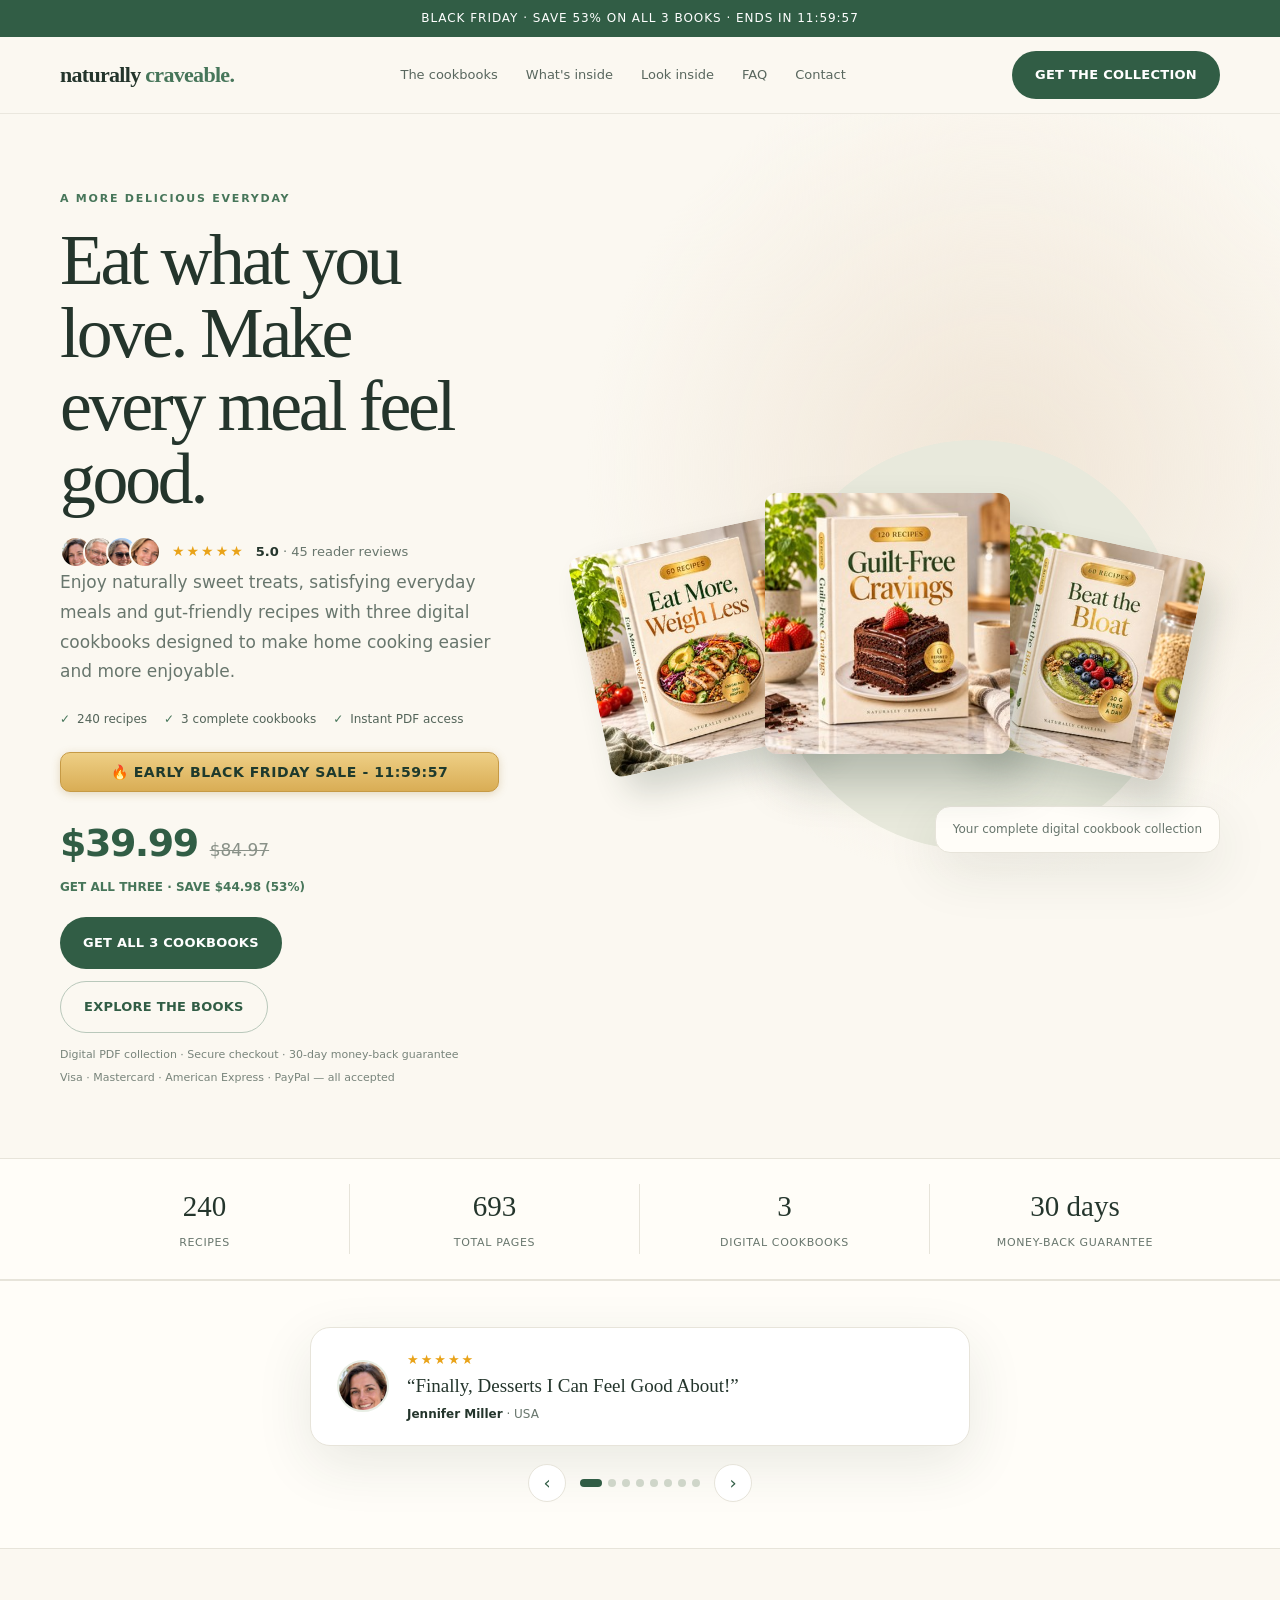
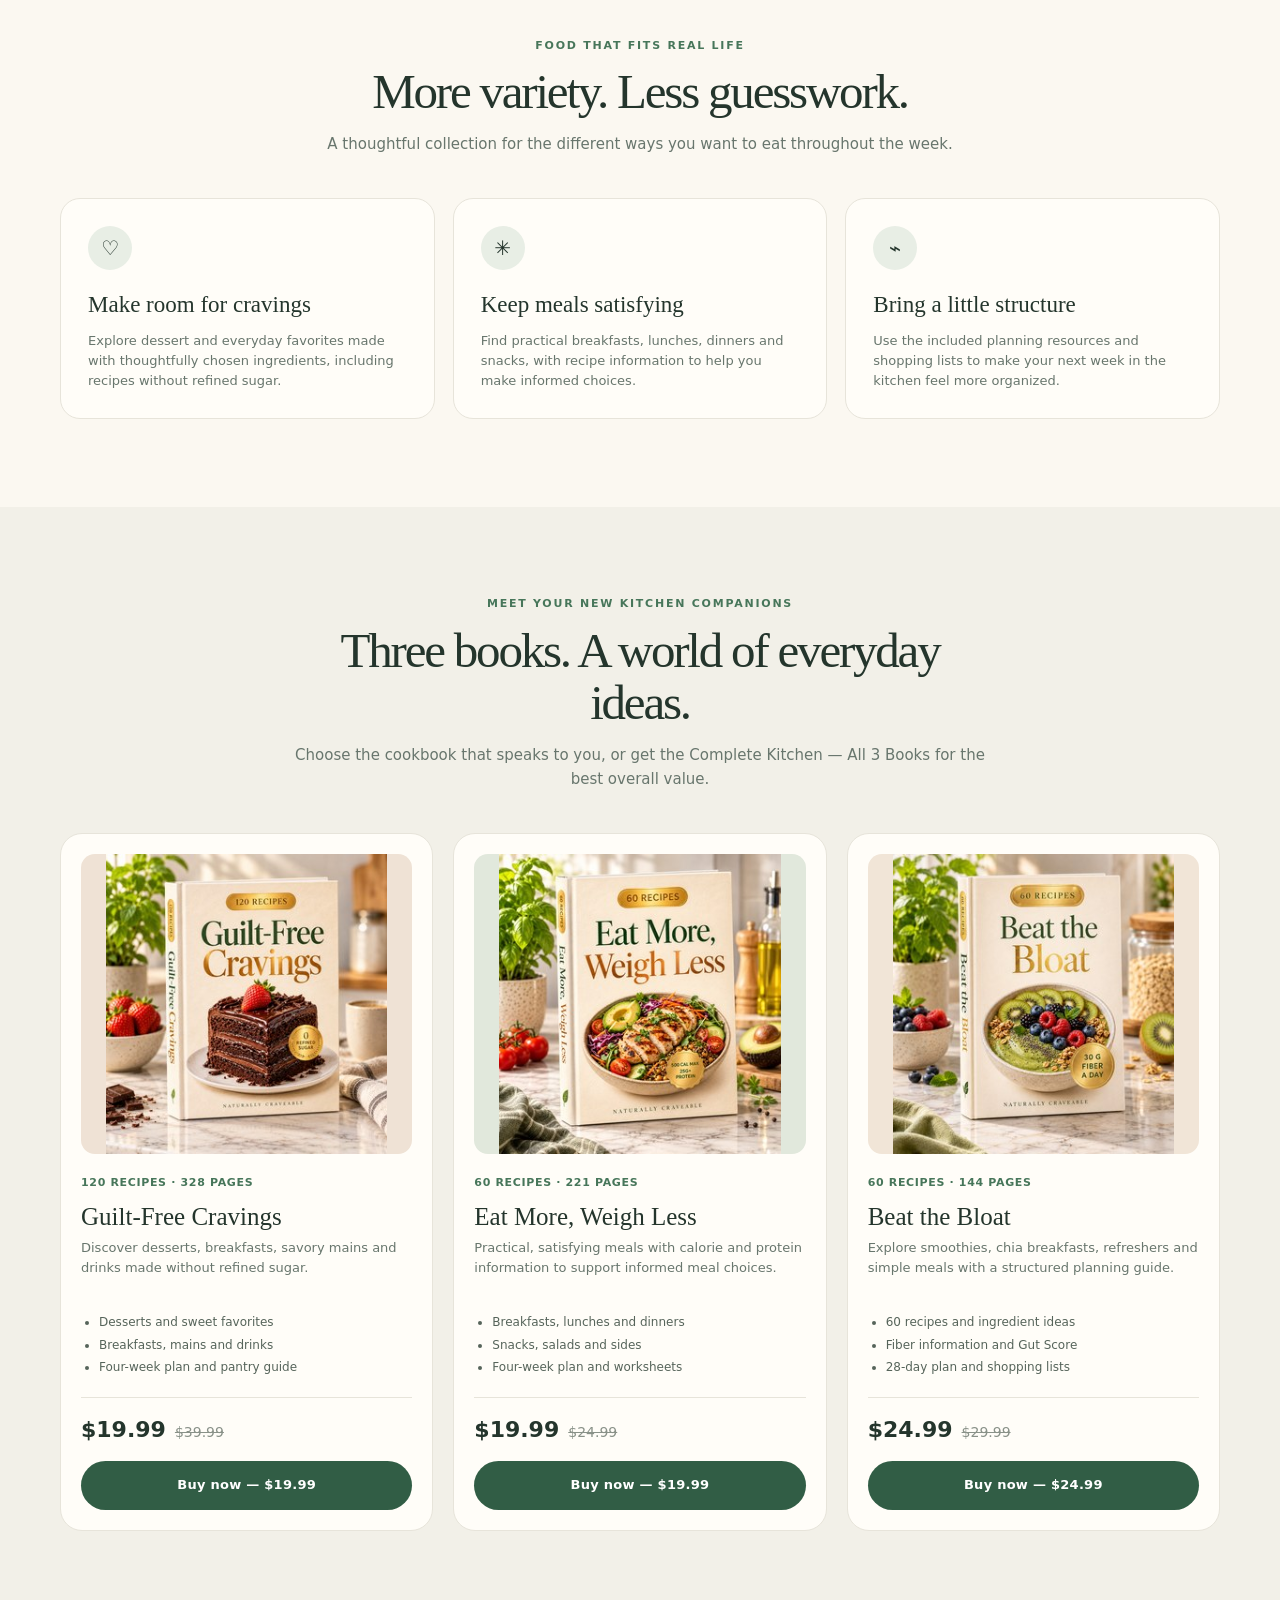
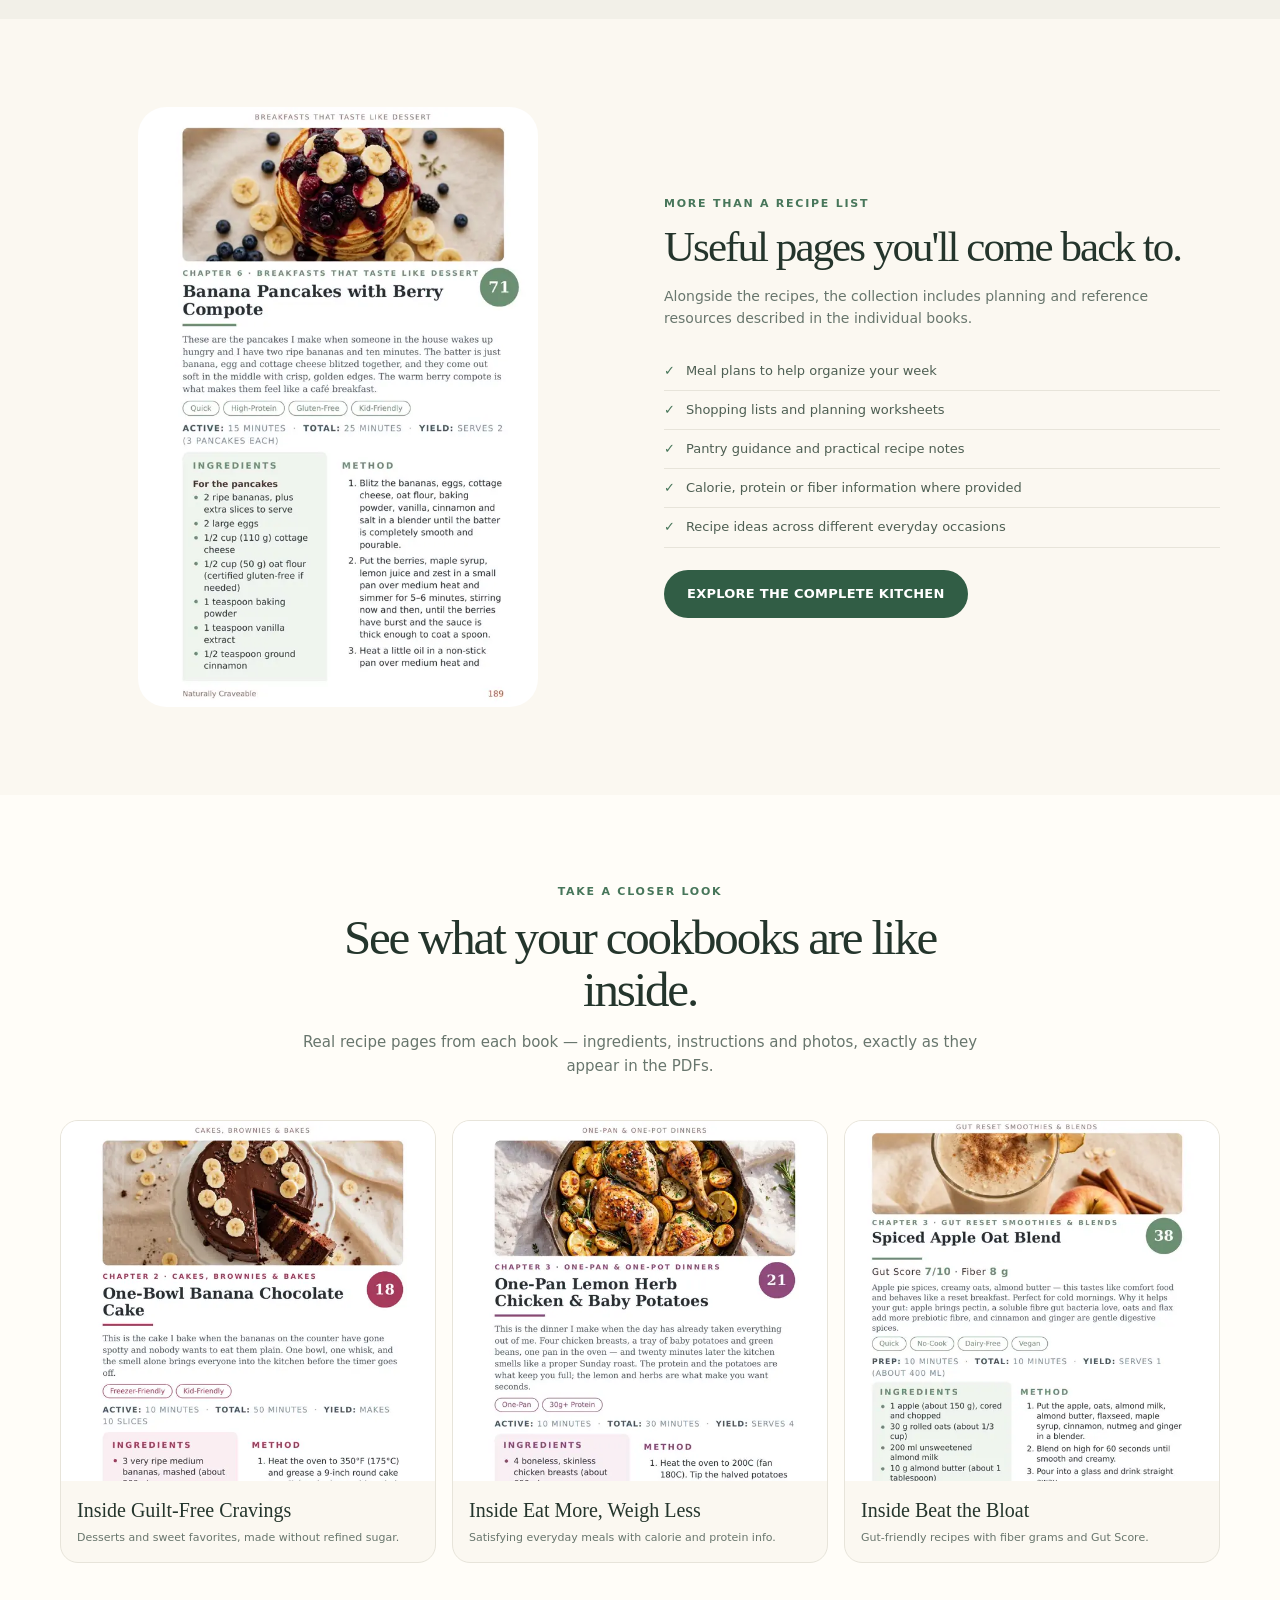
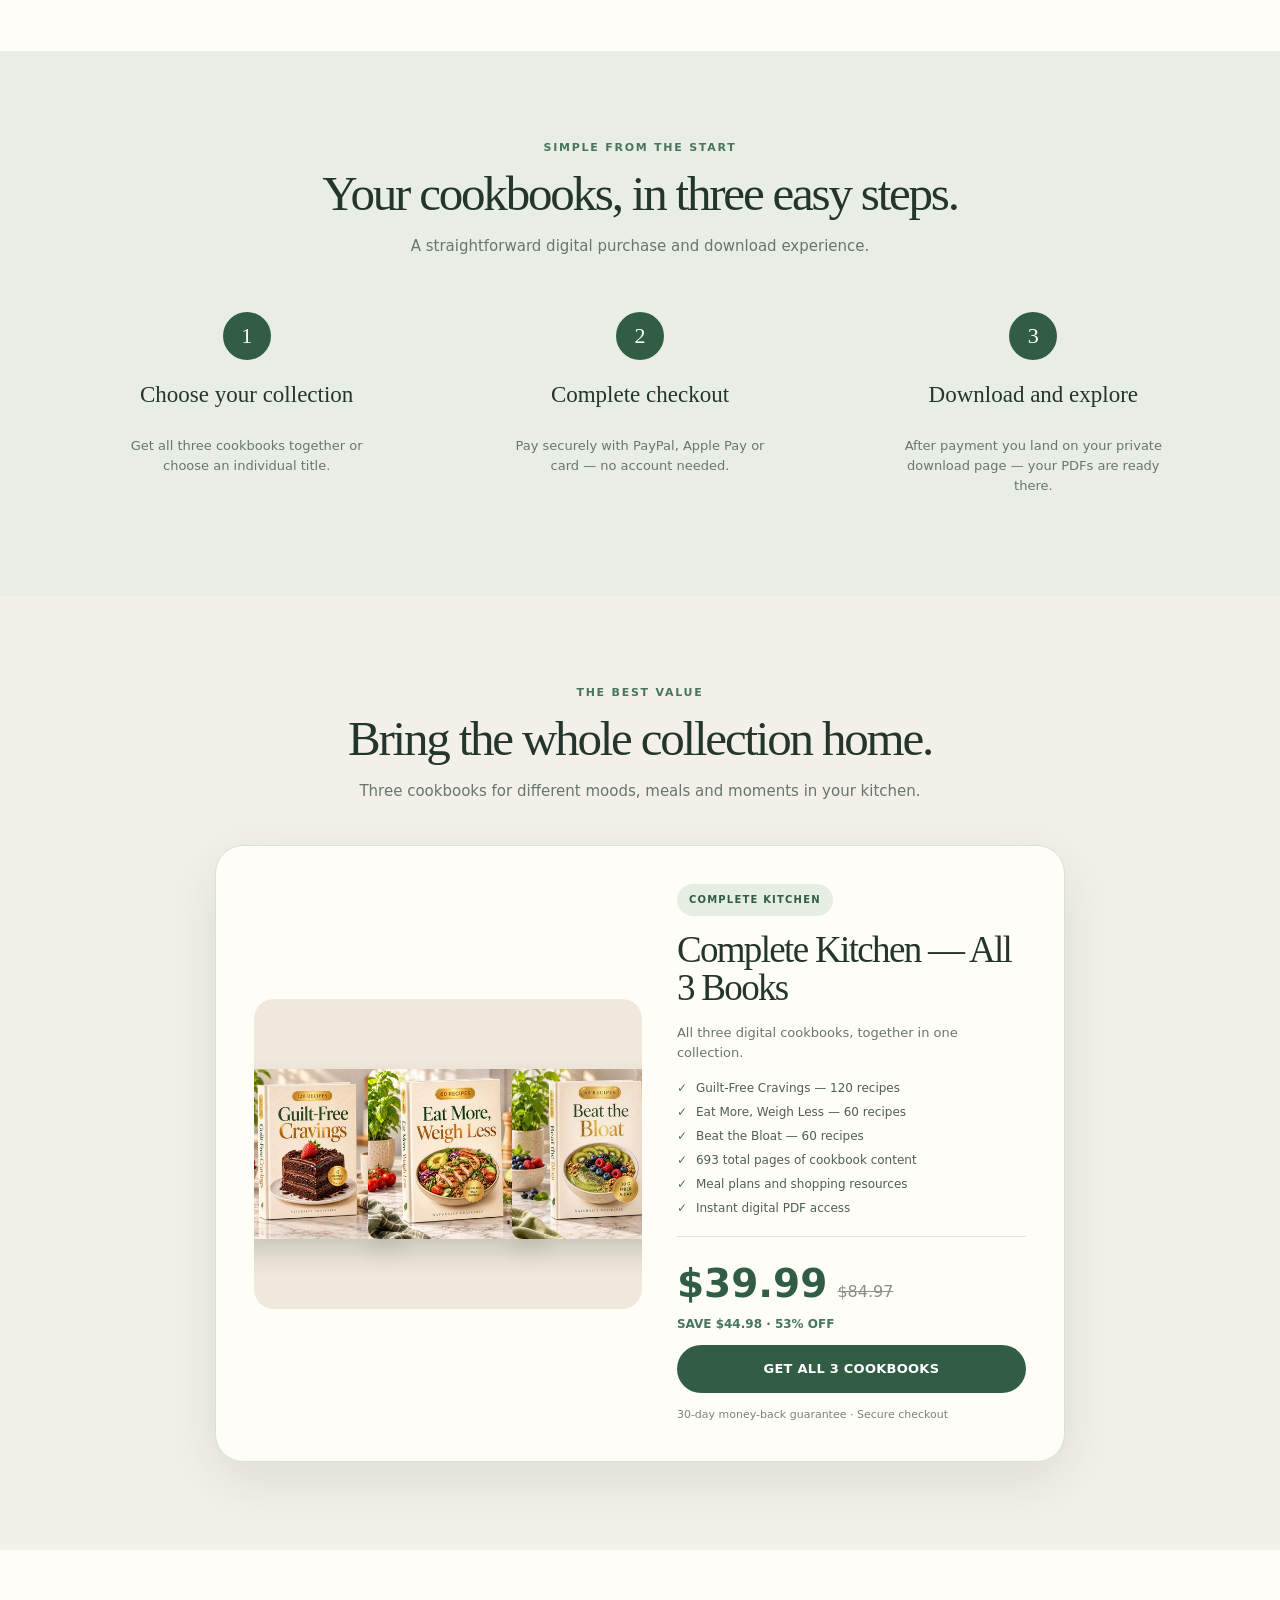
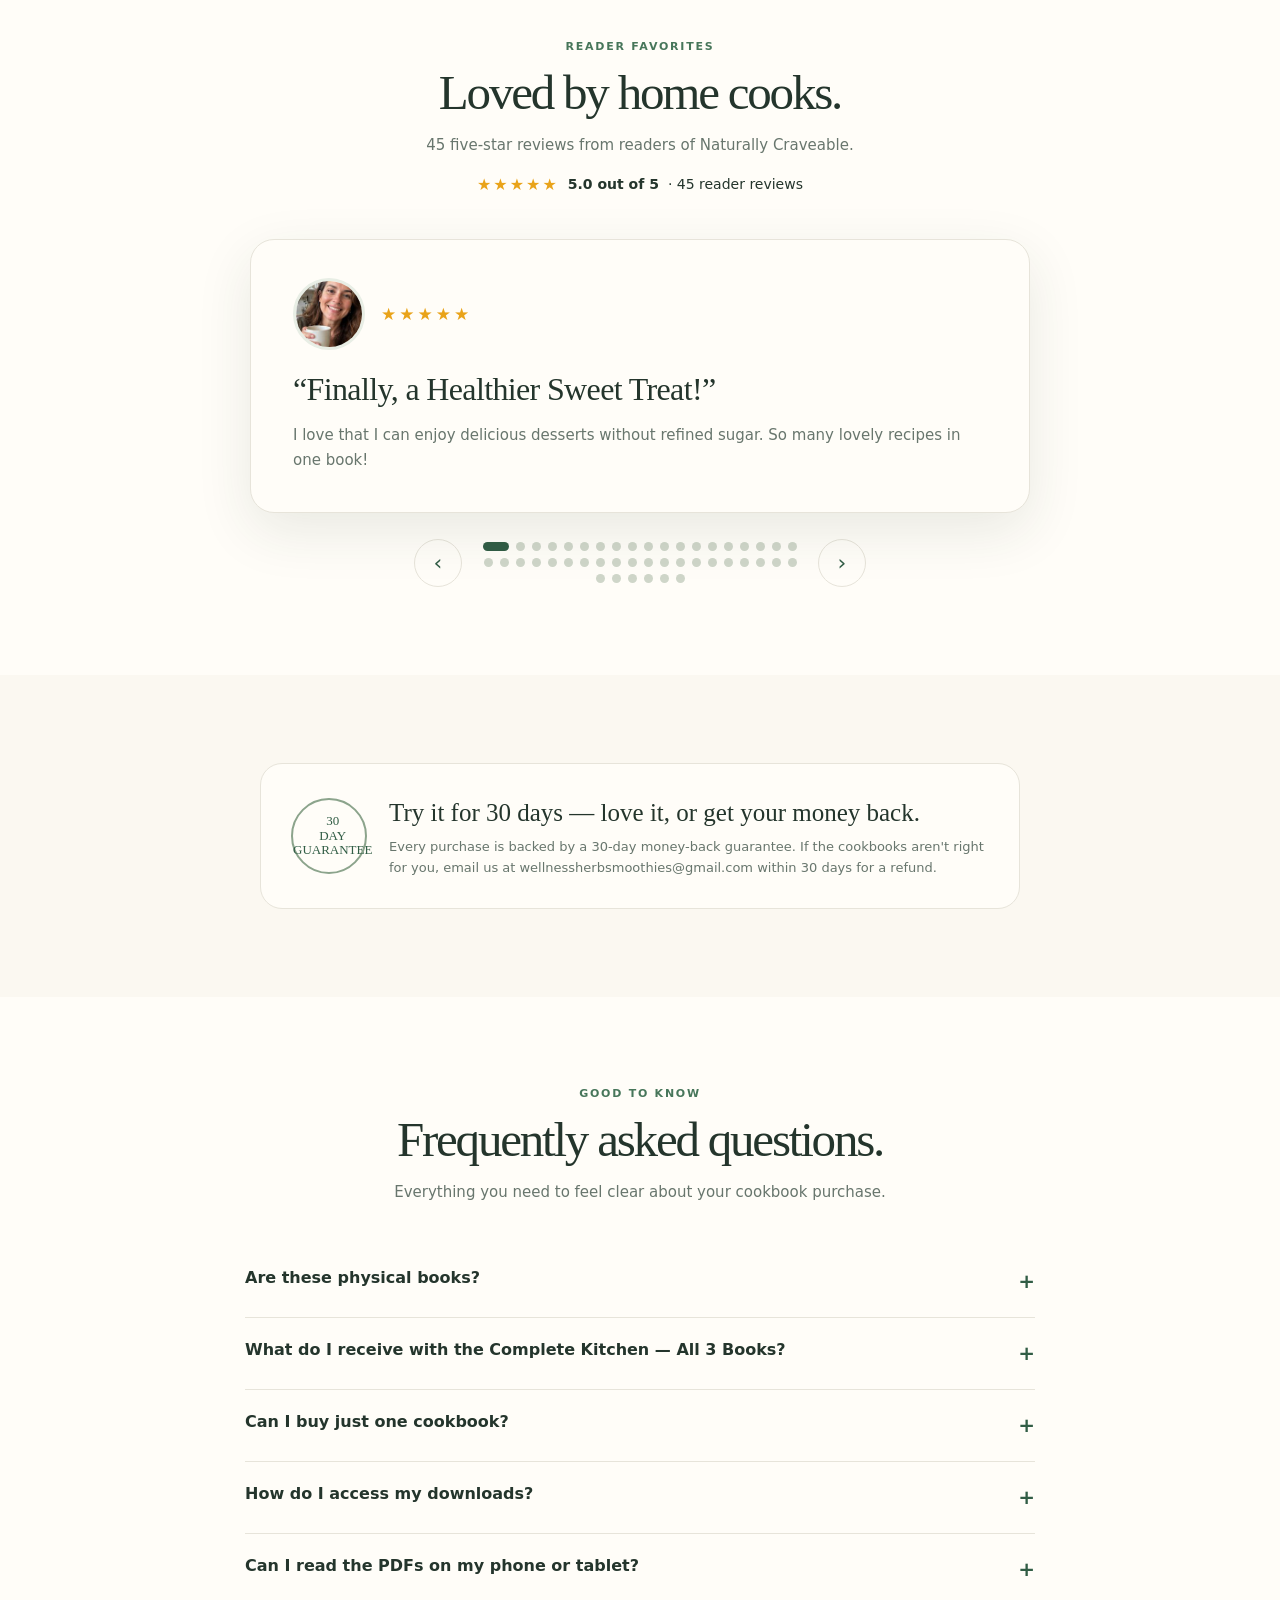
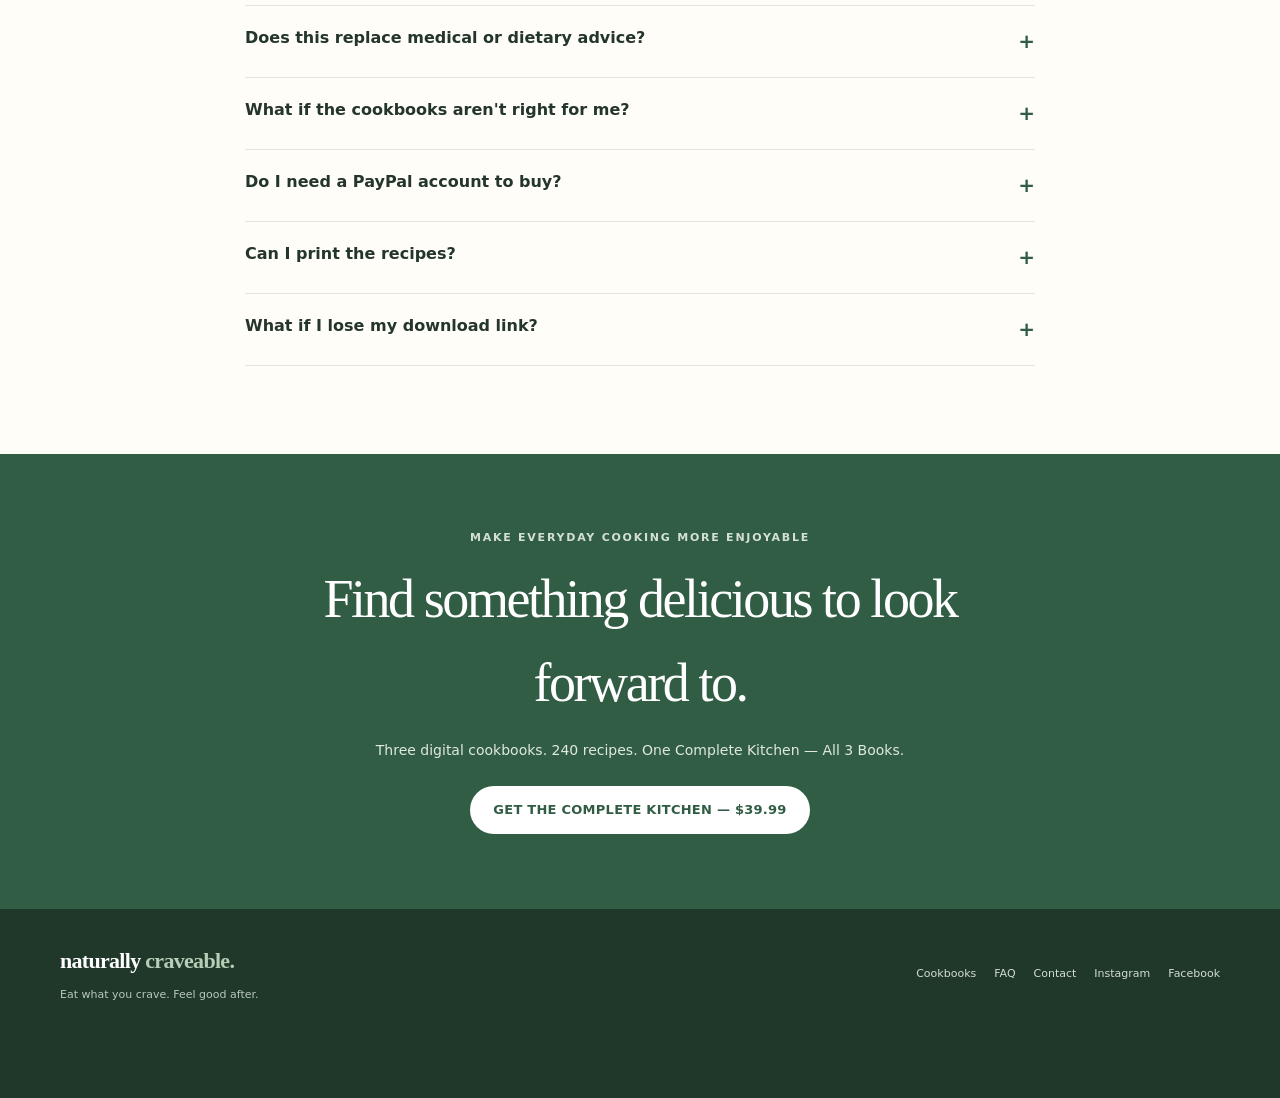
==== commit 47dc2805: "Shop update" ====
--- a/index.html
+++ b/index.html
@@ -152,11 +152,11 @@
    <p>Enjoy naturally sweet treats, satisfying everyday meals and gut-friendly recipes with three digital cookbooks designed to make home cooking easier and more enjoyable.</p>
    <div class="hero-proof"><span>240 recipes</span><span>3 complete cookbooks</span><span>Instant PDF access</span></div>
       <style>
-   .bf-countdown{margin:12px 0 0;background:linear-gradient(180deg,#eecf85,#d9ad55);border:1px solid #c69a45;border-radius:12px;padding:9px 12px;text-align:center;box-shadow:0 3px 10px rgba(160,120,40,.25)}
-   .bf-countdown span{font-size:16px;font-weight:800;letter-spacing:.05em;color:#1e3a2d}
-   @media(max-width:680px){.bf-countdown{padding:8px 10px}.bf-countdown span{font-size:14px;letter-spacing:.03em}}
+   .bf-countdown{margin:10px 0 0;background:linear-gradient(180deg,#eecf85,#d9ad55);border:1px solid #c69a45;border-radius:10px;padding:7px 10px;text-align:center;box-shadow:0 2px 8px rgba(160,120,40,.25)}
+   .bf-countdown span{font-size:14px;font-weight:800;letter-spacing:.04em;color:#1e3a2d}
+   @media(max-width:680px){.bf-countdown{padding:6px 8px}.bf-countdown span{font-size:13px;letter-spacing:.03em}}
    </style>
-   <div class="bf-countdown"><span>🔥 EARLY BLACK FRIDAY SALE - <span class="cd-t">12:06:44</span></span></div>
+   <div class="bf-countdown"><span>🔥 EARLY BLACK FRIDAY SALE - <span class="cd-t">12:00:00</span></span></div>
    <div class="price-line"><span class="price">$39.99</span><span class="old">$84.97</span></div>
    <div class="saving">GET ALL THREE · SAVE $44.98 (53%)</div>
    <div class="hero-actions"><a class="btn" href="#bundle">GET ALL 3 COOKBOOKS</a><a class="btn secondary" href="#cookbooks">EXPLORE THE BOOKS</a></div>
@@ -384,6 +384,6 @@
 makeCarousel('reviewCarousel','review-slide','revDots','revPrev','revNext',6000);
 makeCarousel('miniCarousel','mini-slide','miniDots','miniPrev','miniNext',5000);
 </script>
-<script>/* Black Friday countdown: ends 2026-11-26 21:00 IST */(function(){var end=new Date("2026-11-26T21:00:00+05:30").getTime();function p(n){return String(n).padStart(2,"0");}function tick(){var d=end-Date.now();var h=0,m=0,s=0;if(d>0){h=Math.floor(d/36e5);m=Math.floor(d%36e5/6e4);s=Math.floor(d%6e4/1e3);}var v=p(h)+":"+p(m)+":"+p(s);document.querySelectorAll(".cd").forEach(function(e){e.textContent=v;});document.querySelectorAll(".cd-t").forEach(function(e){e.textContent=p(h)+":"+p(m)+":"+p(s);});}tick();setInterval(tick,1000);})();</script>
+<script>/* Black Friday countdown: 12h per visitor (localStorage bf_end; resets when expired) */(function(){var K="bf_end",end=0;try{end=+localStorage.getItem(K)||0;}catch(e){}if(!end||end<Date.now()){end=Date.now()+12*36e5;try{localStorage.setItem(K,String(end));}catch(e){}}function p(n){return String(n).padStart(2,"0");}function tick(){var d=end-Date.now();var h=0,m=0,s=0;if(d>0){h=Math.floor(d/36e5);m=Math.floor(d%36e5/6e4);s=Math.floor(d%6e4/1e3);}var v=p(h)+":"+p(m)+":"+p(s);document.querySelectorAll(".cd").forEach(function(e){e.textContent=v;});document.querySelectorAll(".cd-t").forEach(function(e){e.textContent=v;});}tick();setInterval(tick,1000);})();</script>
 </body>
 </html>
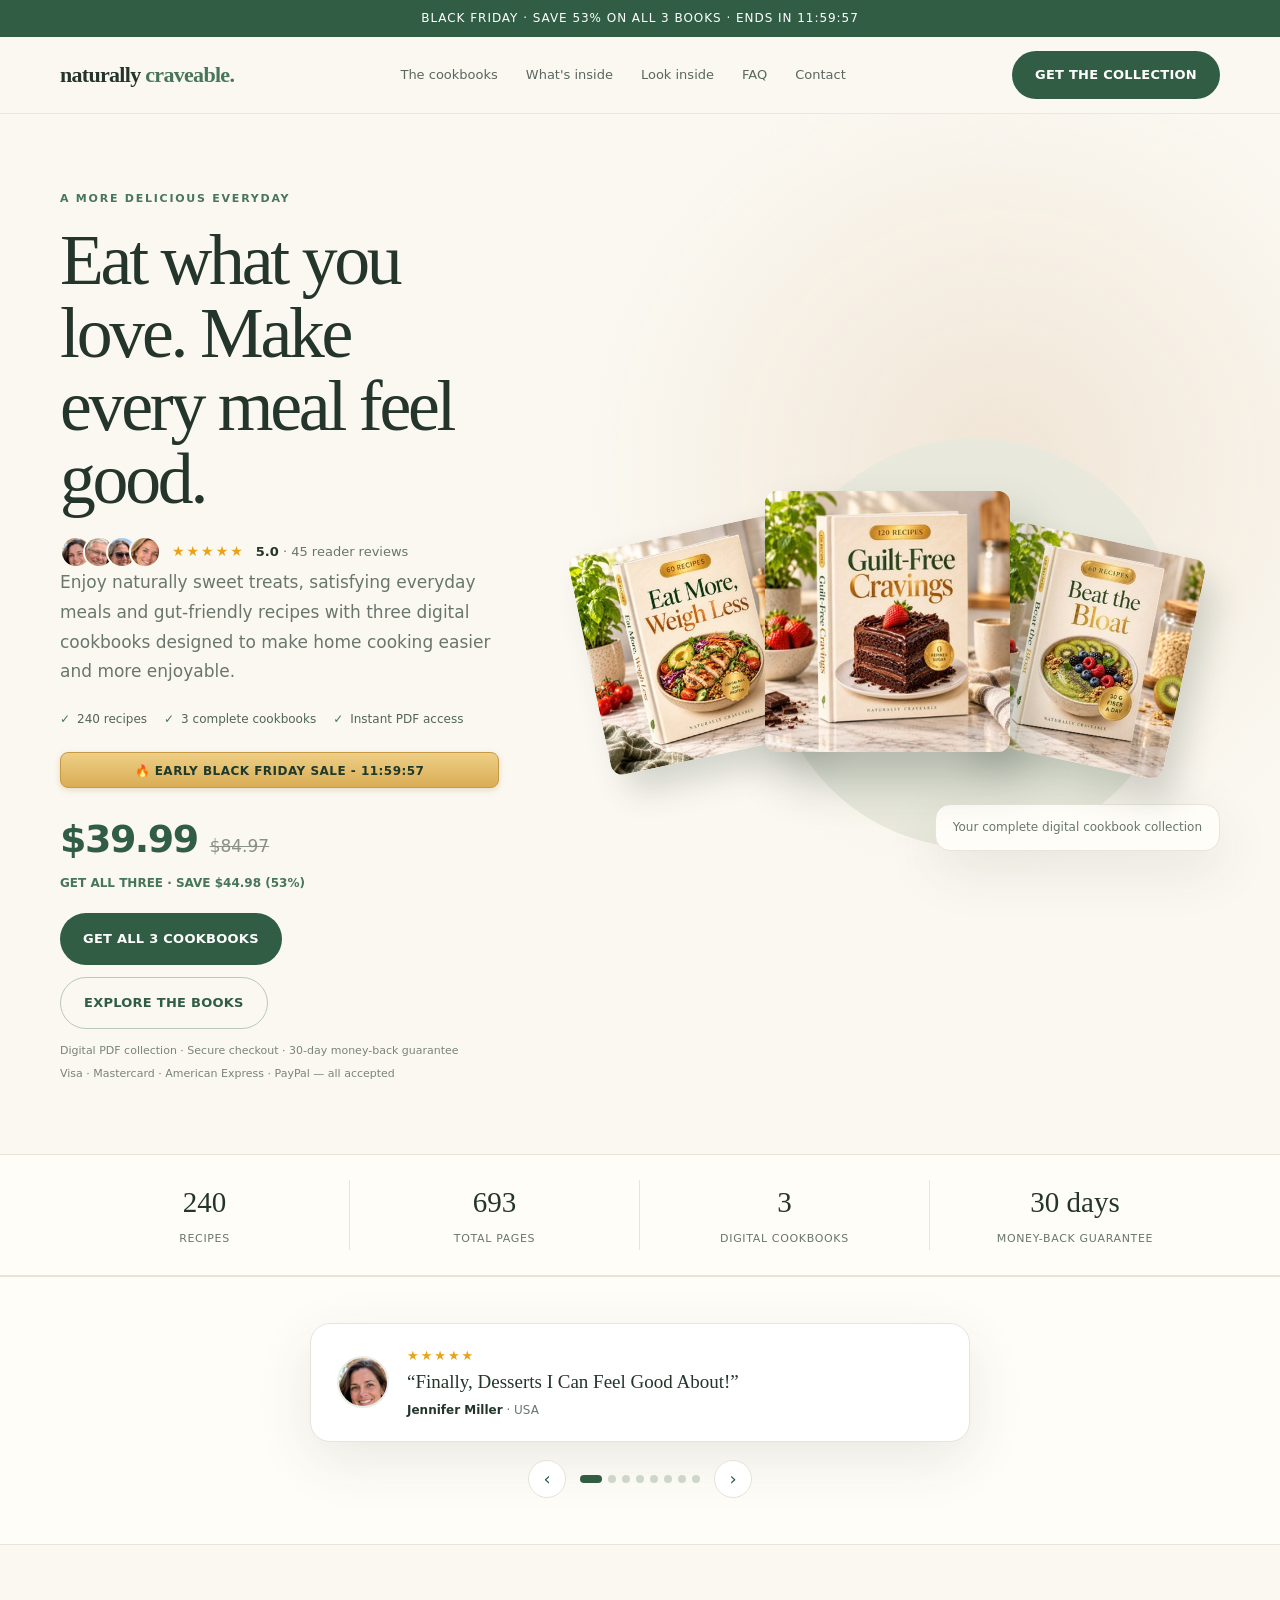
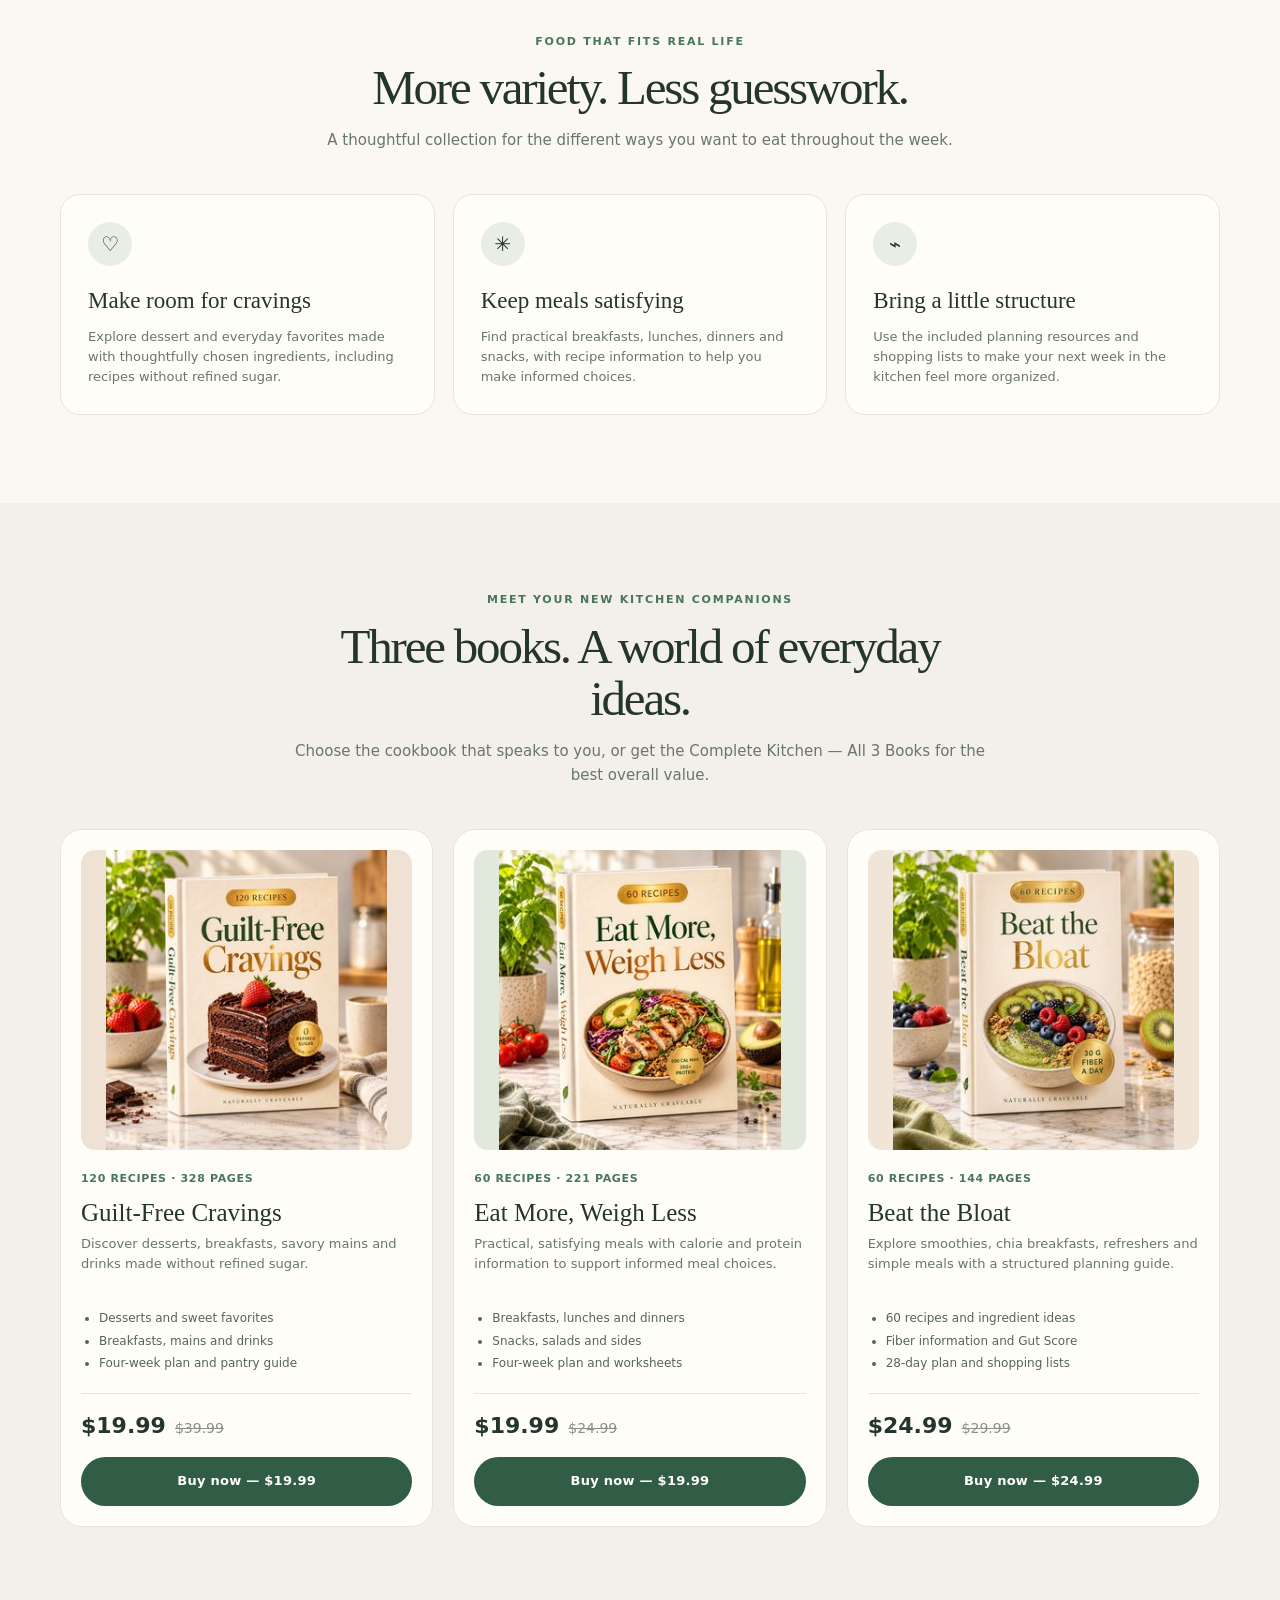
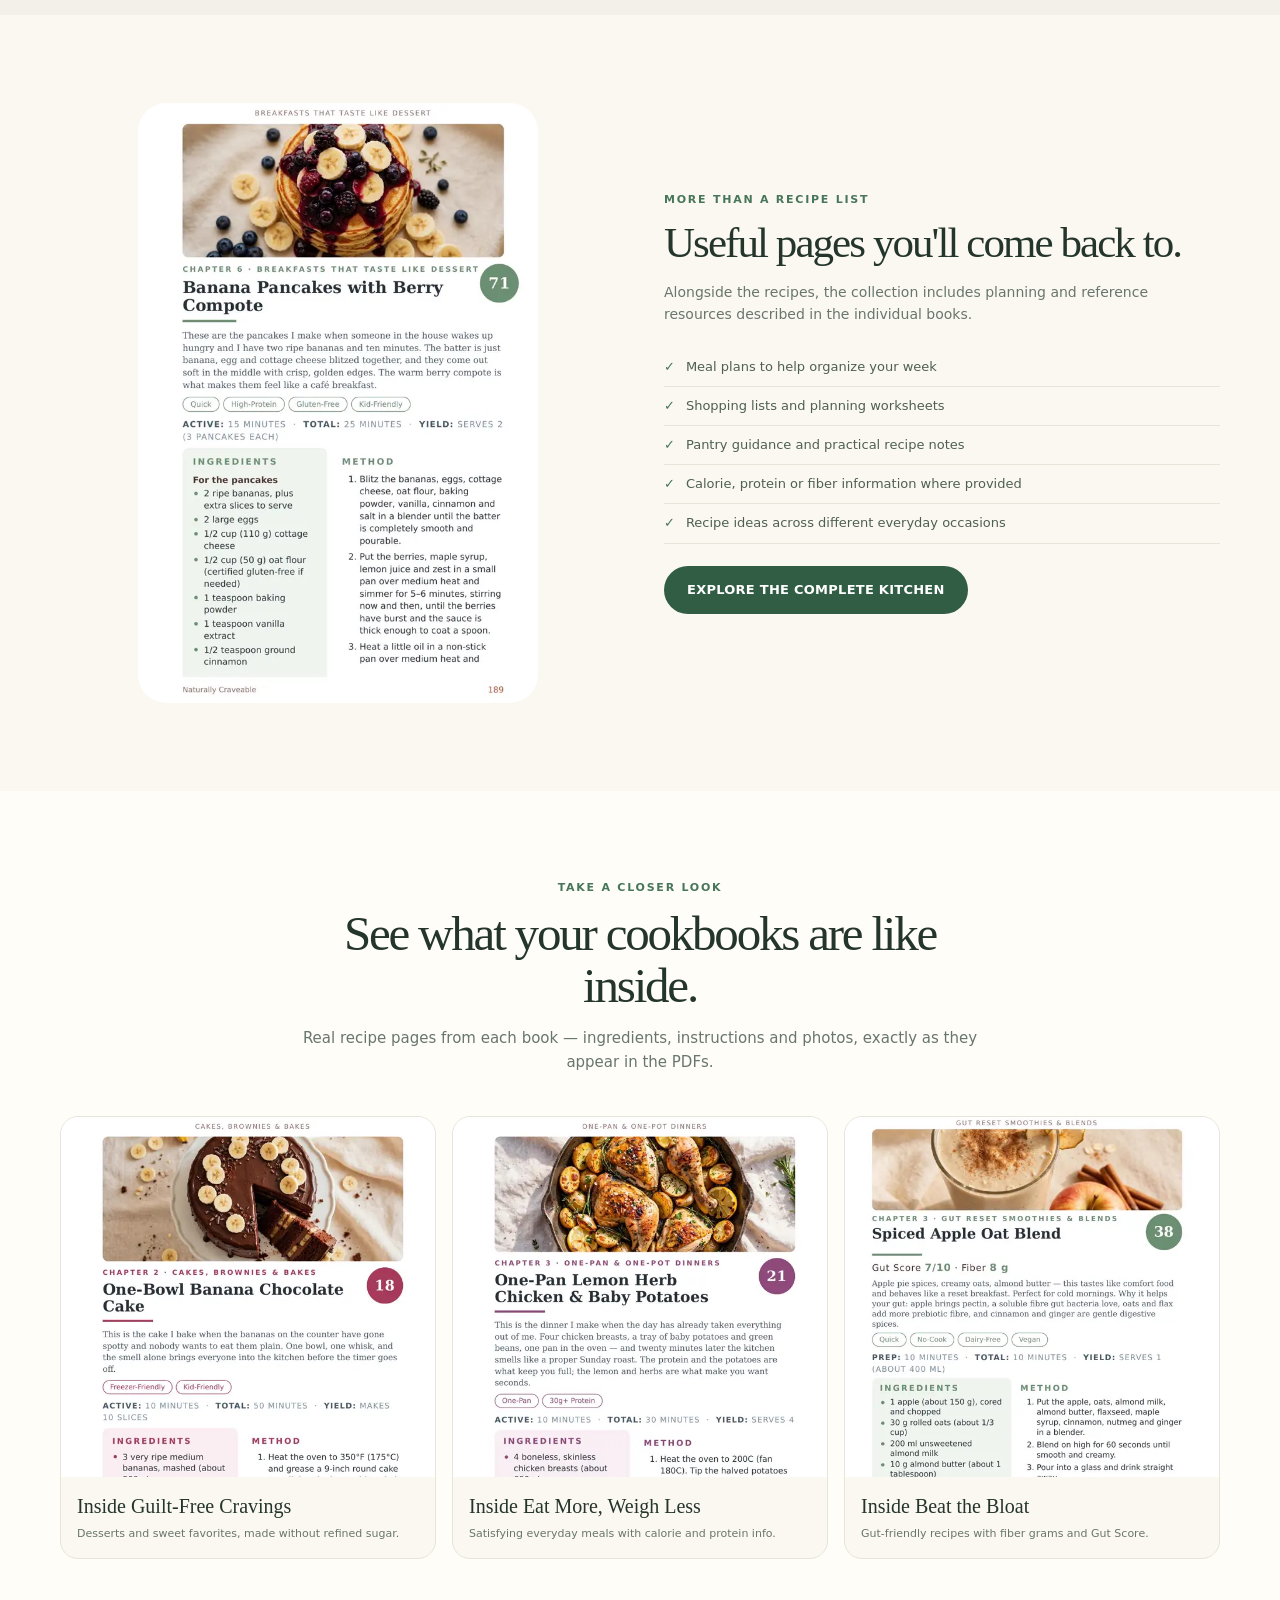
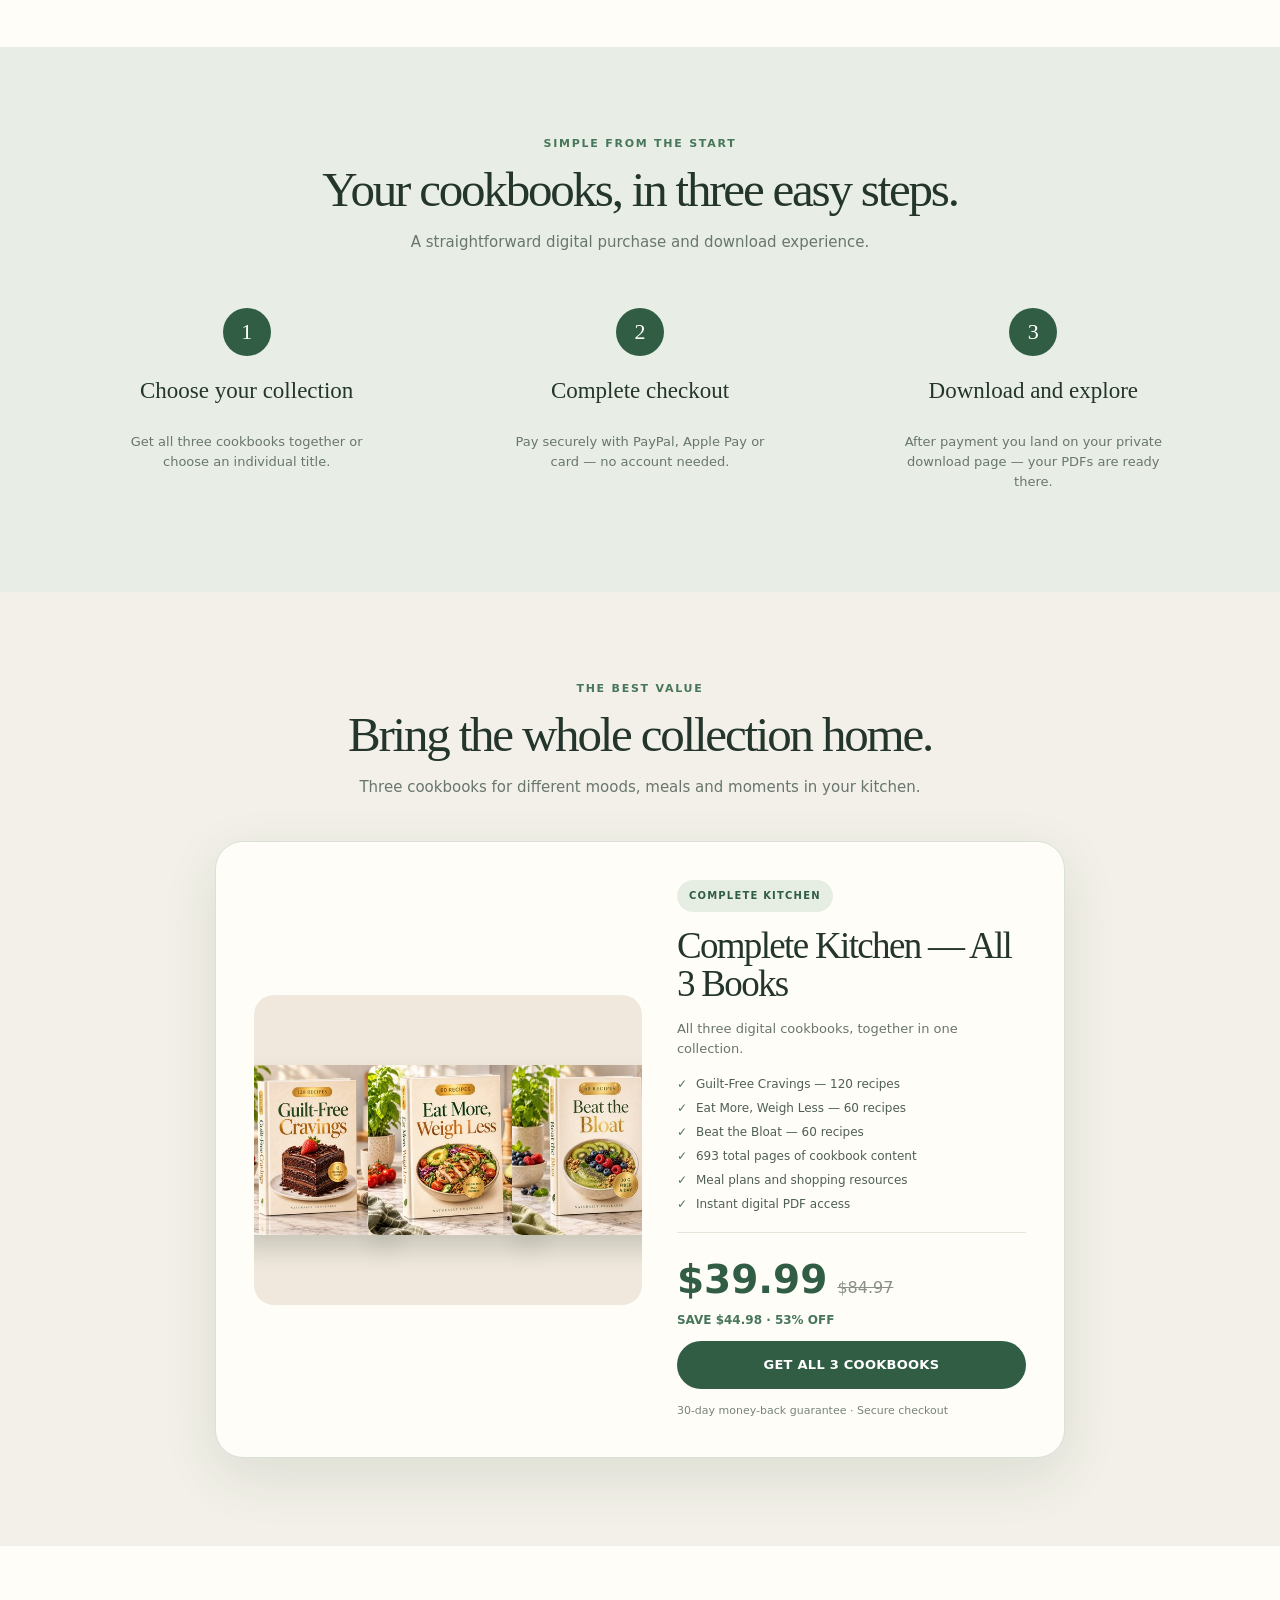
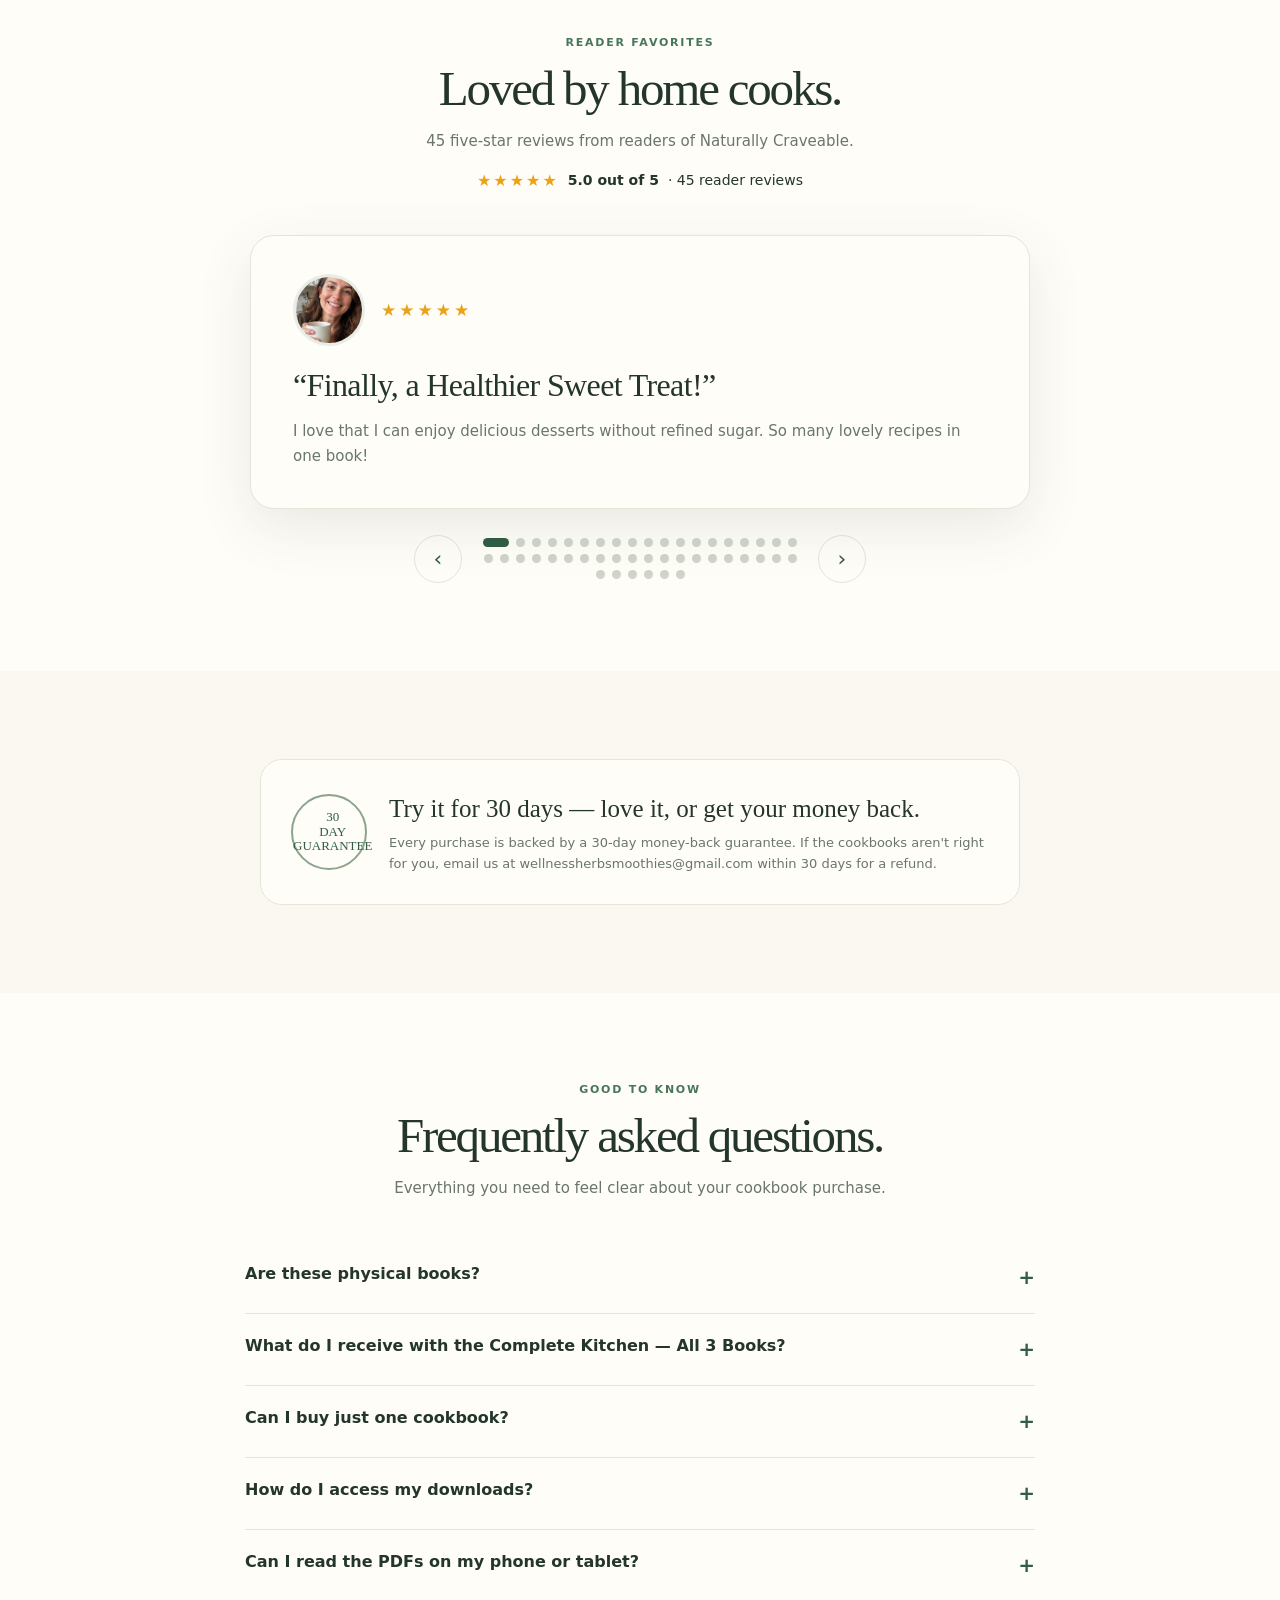
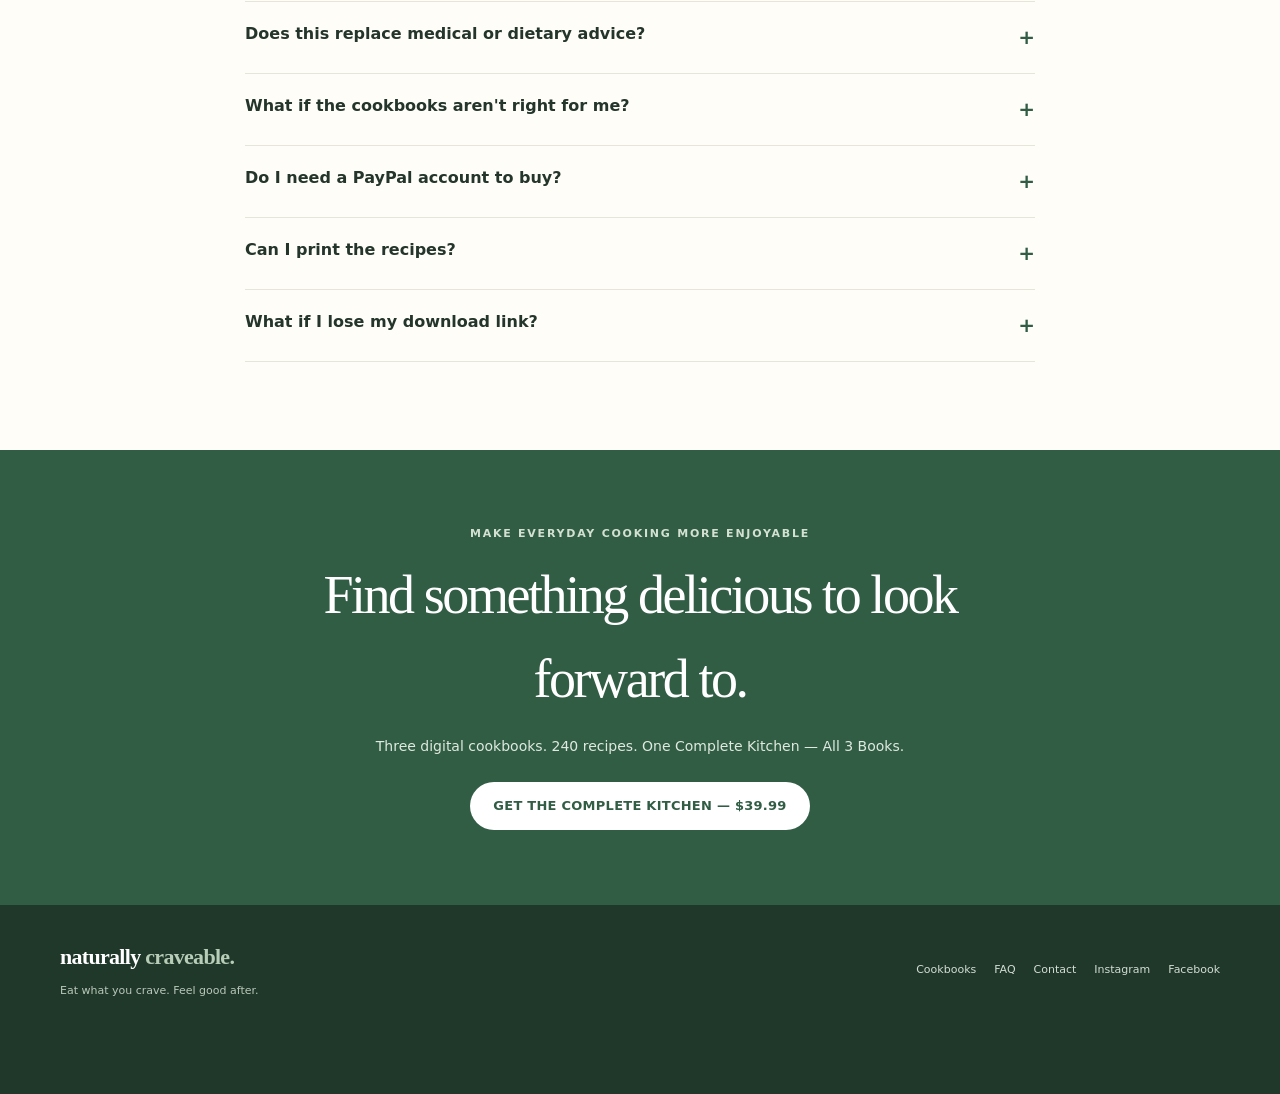
==== commit 81bc199a: "Shop update" ====
--- a/index.html
+++ b/index.html
@@ -152,9 +152,9 @@
    <p>Enjoy naturally sweet treats, satisfying everyday meals and gut-friendly recipes with three digital cookbooks designed to make home cooking easier and more enjoyable.</p>
    <div class="hero-proof"><span>240 recipes</span><span>3 complete cookbooks</span><span>Instant PDF access</span></div>
       <style>
-   .bf-countdown{margin:10px 0 0;background:linear-gradient(180deg,#eecf85,#d9ad55);border:1px solid #c69a45;border-radius:10px;padding:7px 10px;text-align:center;box-shadow:0 2px 8px rgba(160,120,40,.25)}
-   .bf-countdown span{font-size:14px;font-weight:800;letter-spacing:.04em;color:#1e3a2d}
-   @media(max-width:680px){.bf-countdown{padding:6px 8px}.bf-countdown span{font-size:13px;letter-spacing:.03em}}
+   .bf-countdown{margin:8px 0 0;background:linear-gradient(180deg,#eecf85,#d9ad55);border:1px solid #c69a45;border-radius:8px;padding:5px 10px;text-align:center;box-shadow:0 2px 6px rgba(160,120,40,.22)}
+   .bf-countdown span{font-size:12px;font-weight:800;letter-spacing:.04em;color:#1e3a2d}
+   @media(max-width:680px){.bf-countdown{padding:5px 8px}.bf-countdown span{font-size:12px;letter-spacing:.03em}}
    </style>
    <div class="bf-countdown"><span>🔥 EARLY BLACK FRIDAY SALE - <span class="cd-t">12:00:00</span></span></div>
    <div class="price-line"><span class="price">$39.99</span><span class="old">$84.97</span></div>
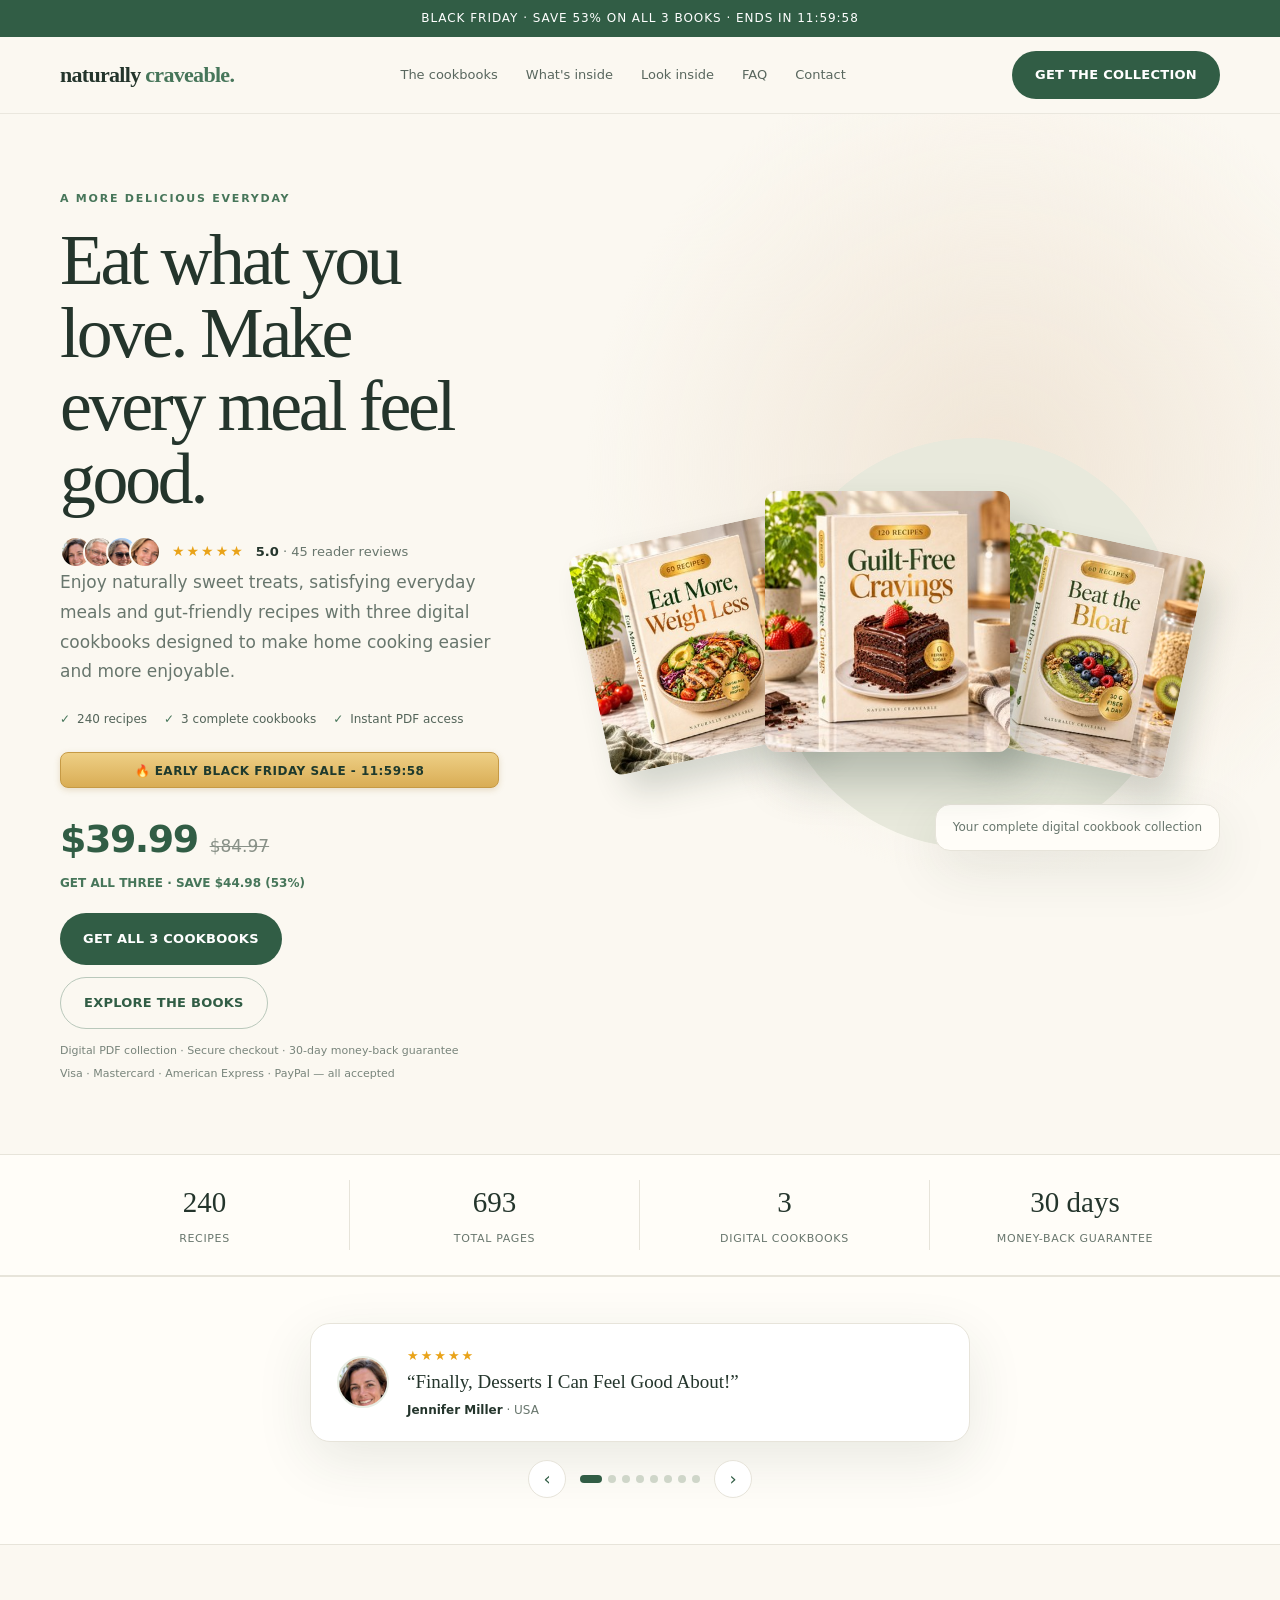
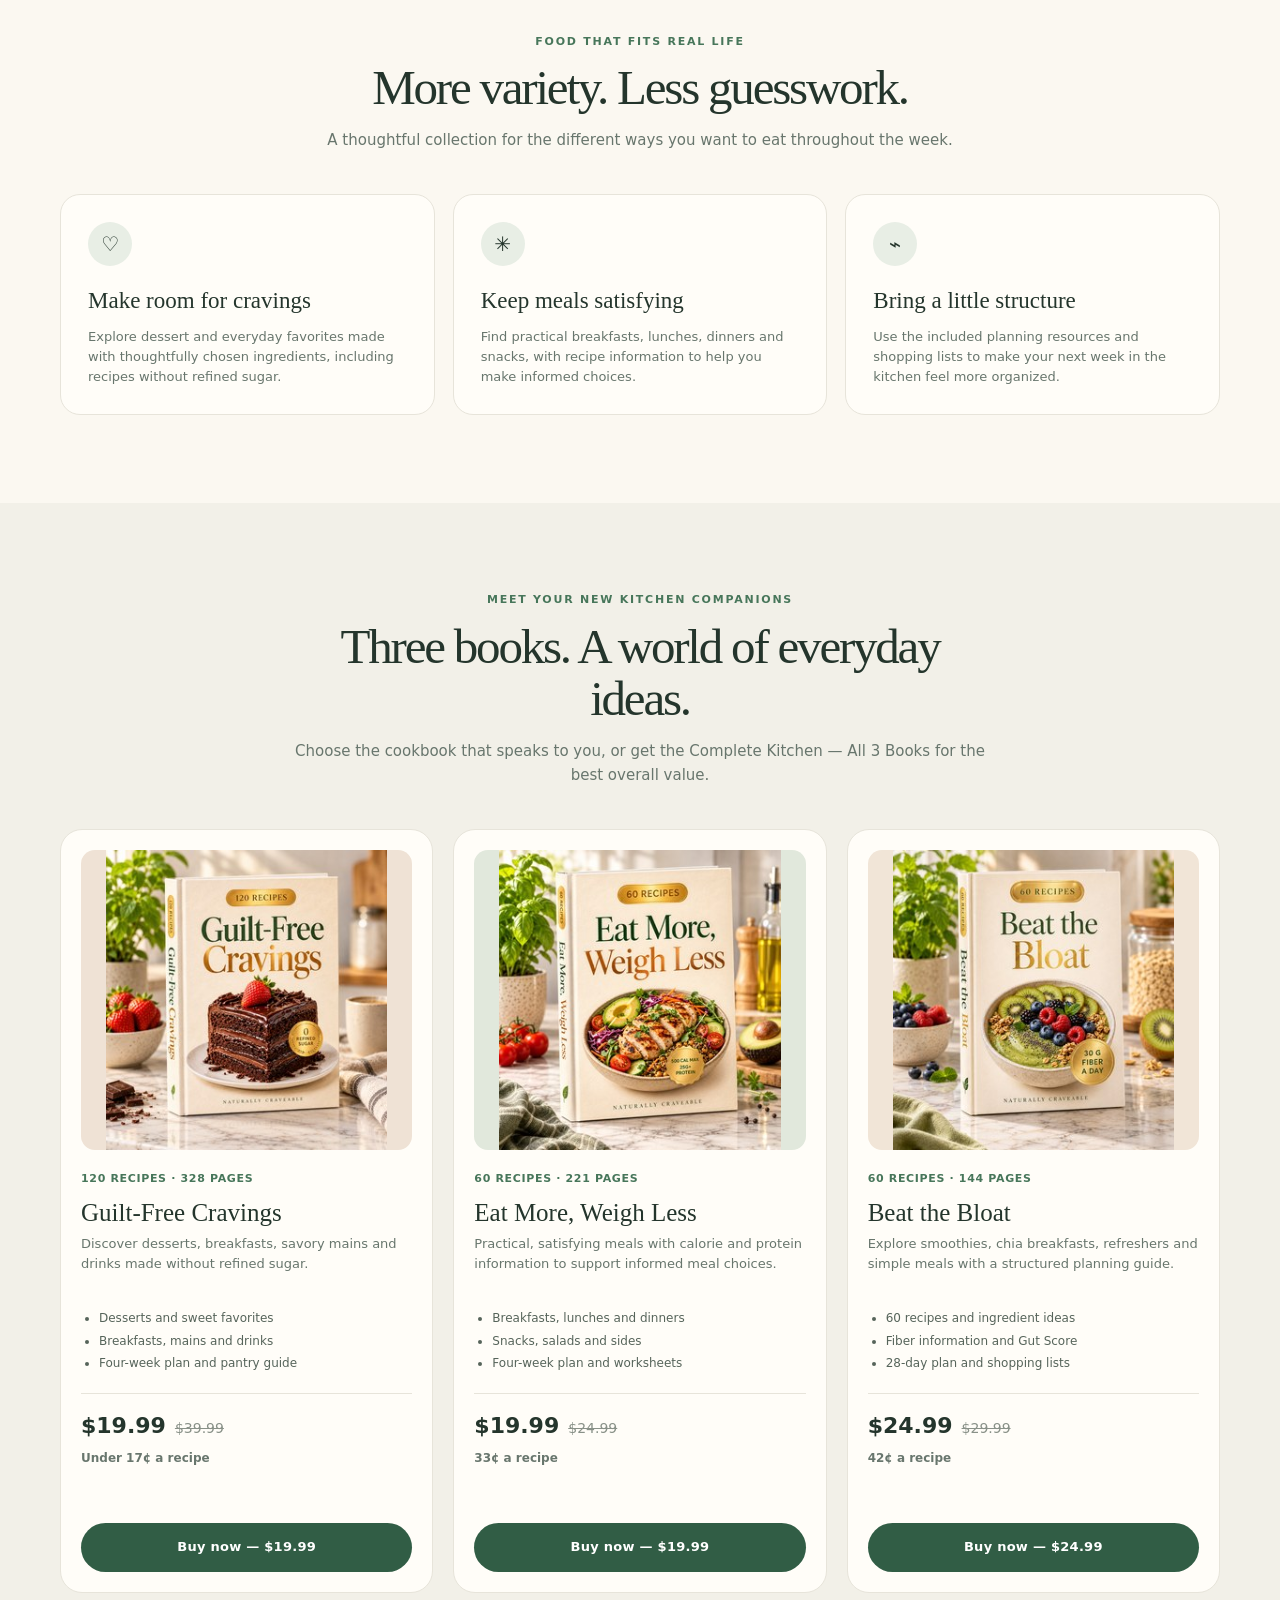
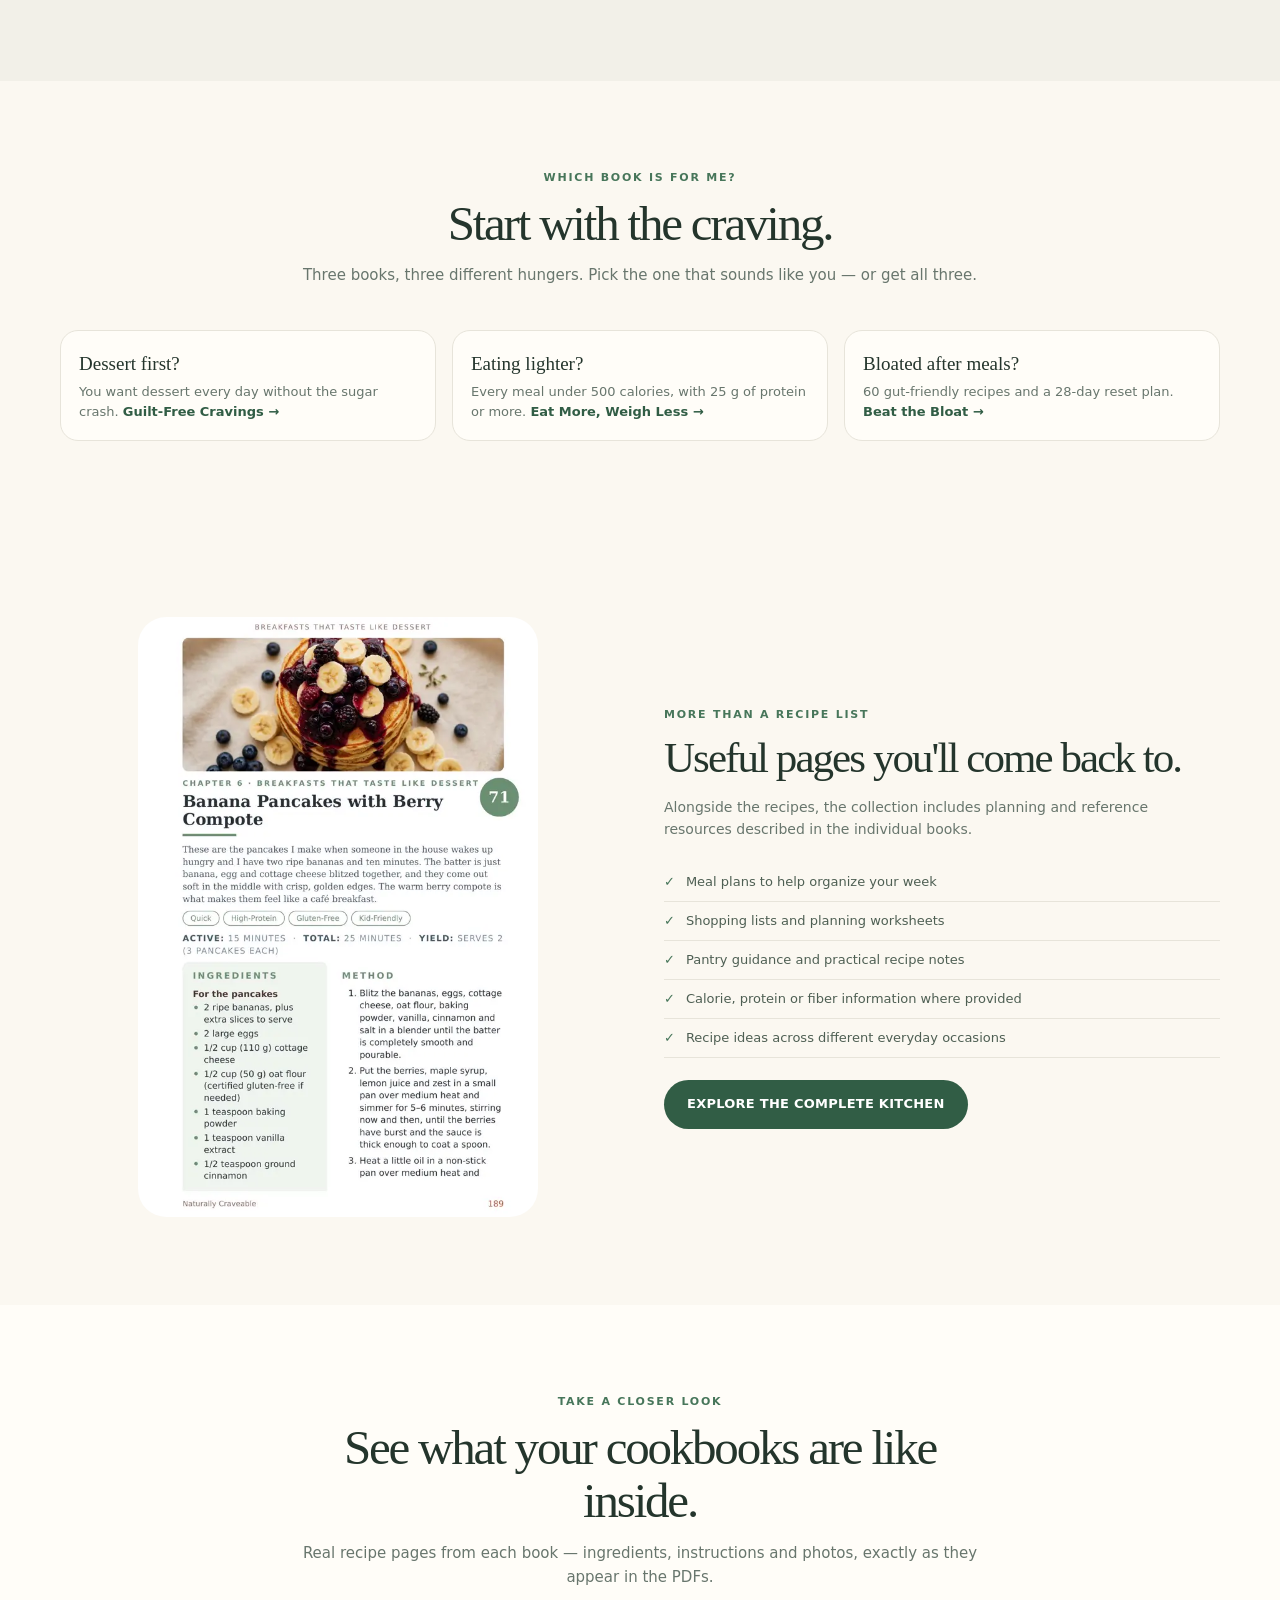
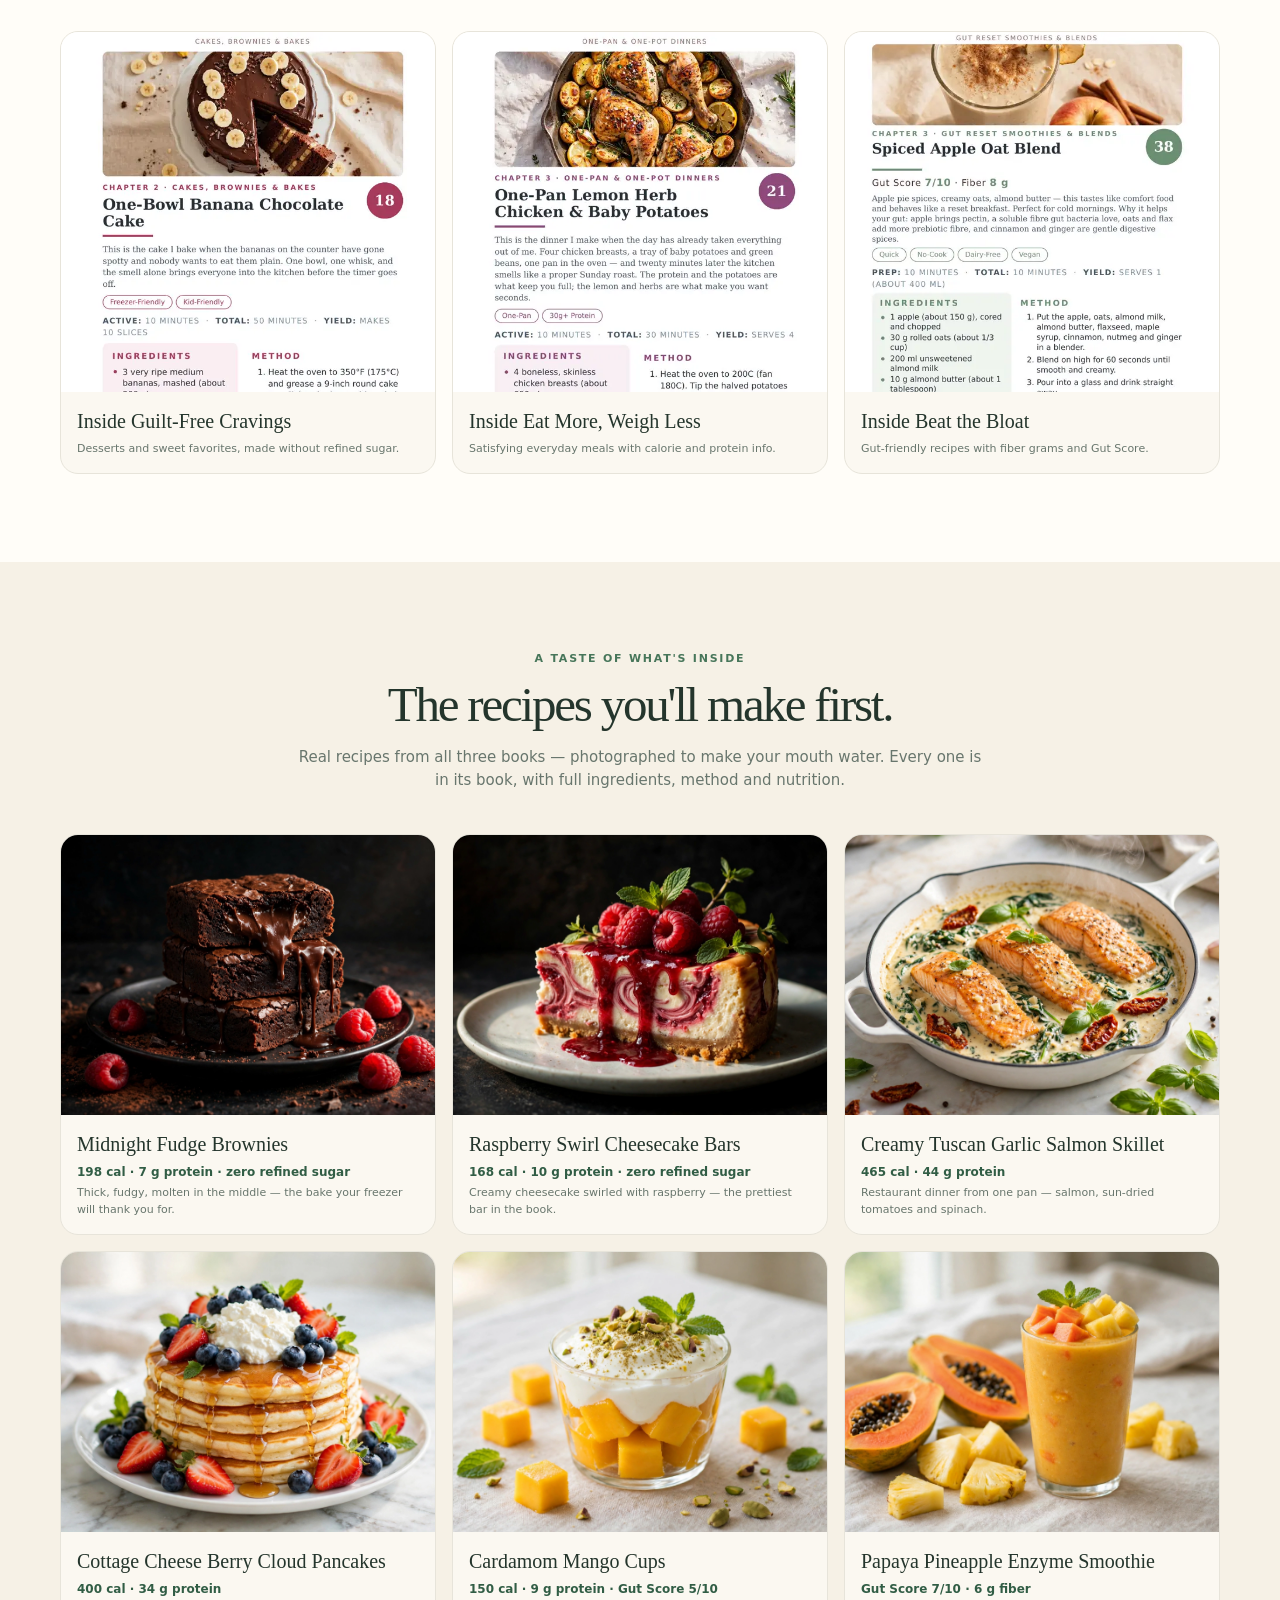
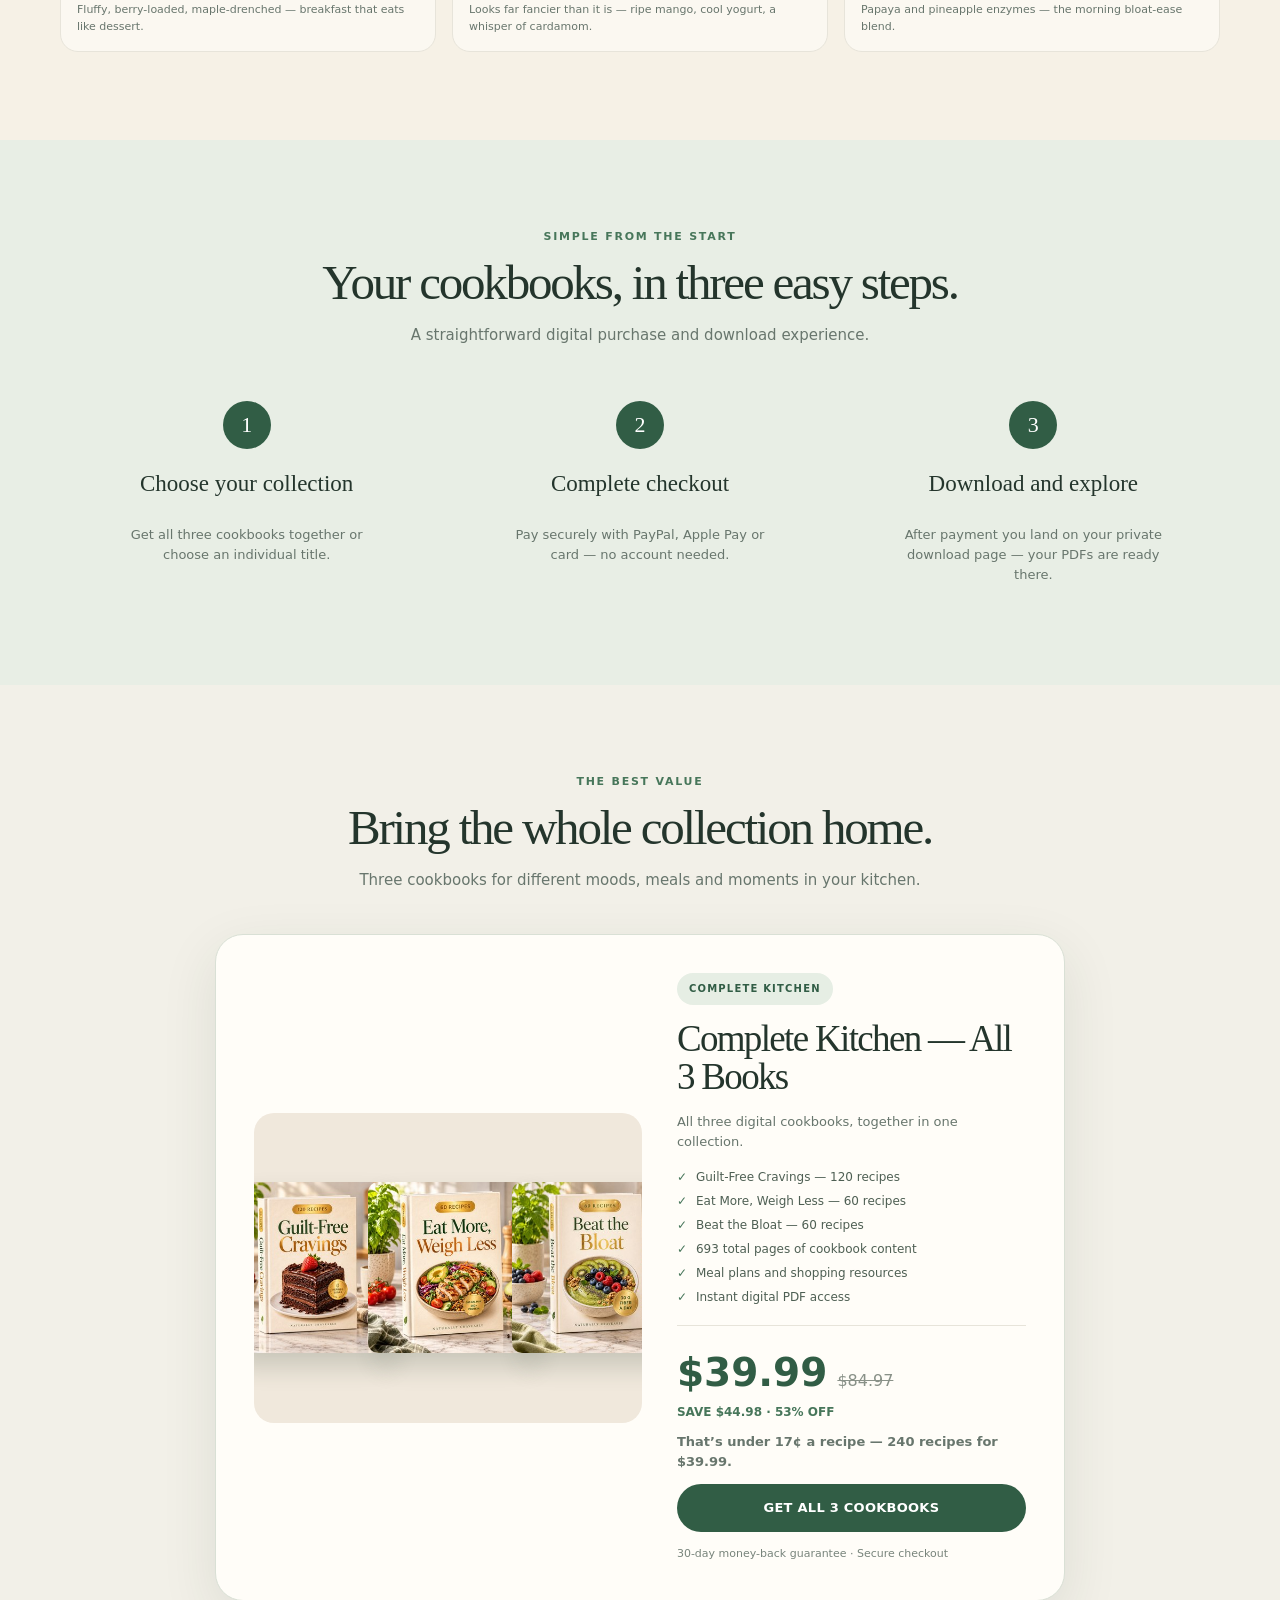
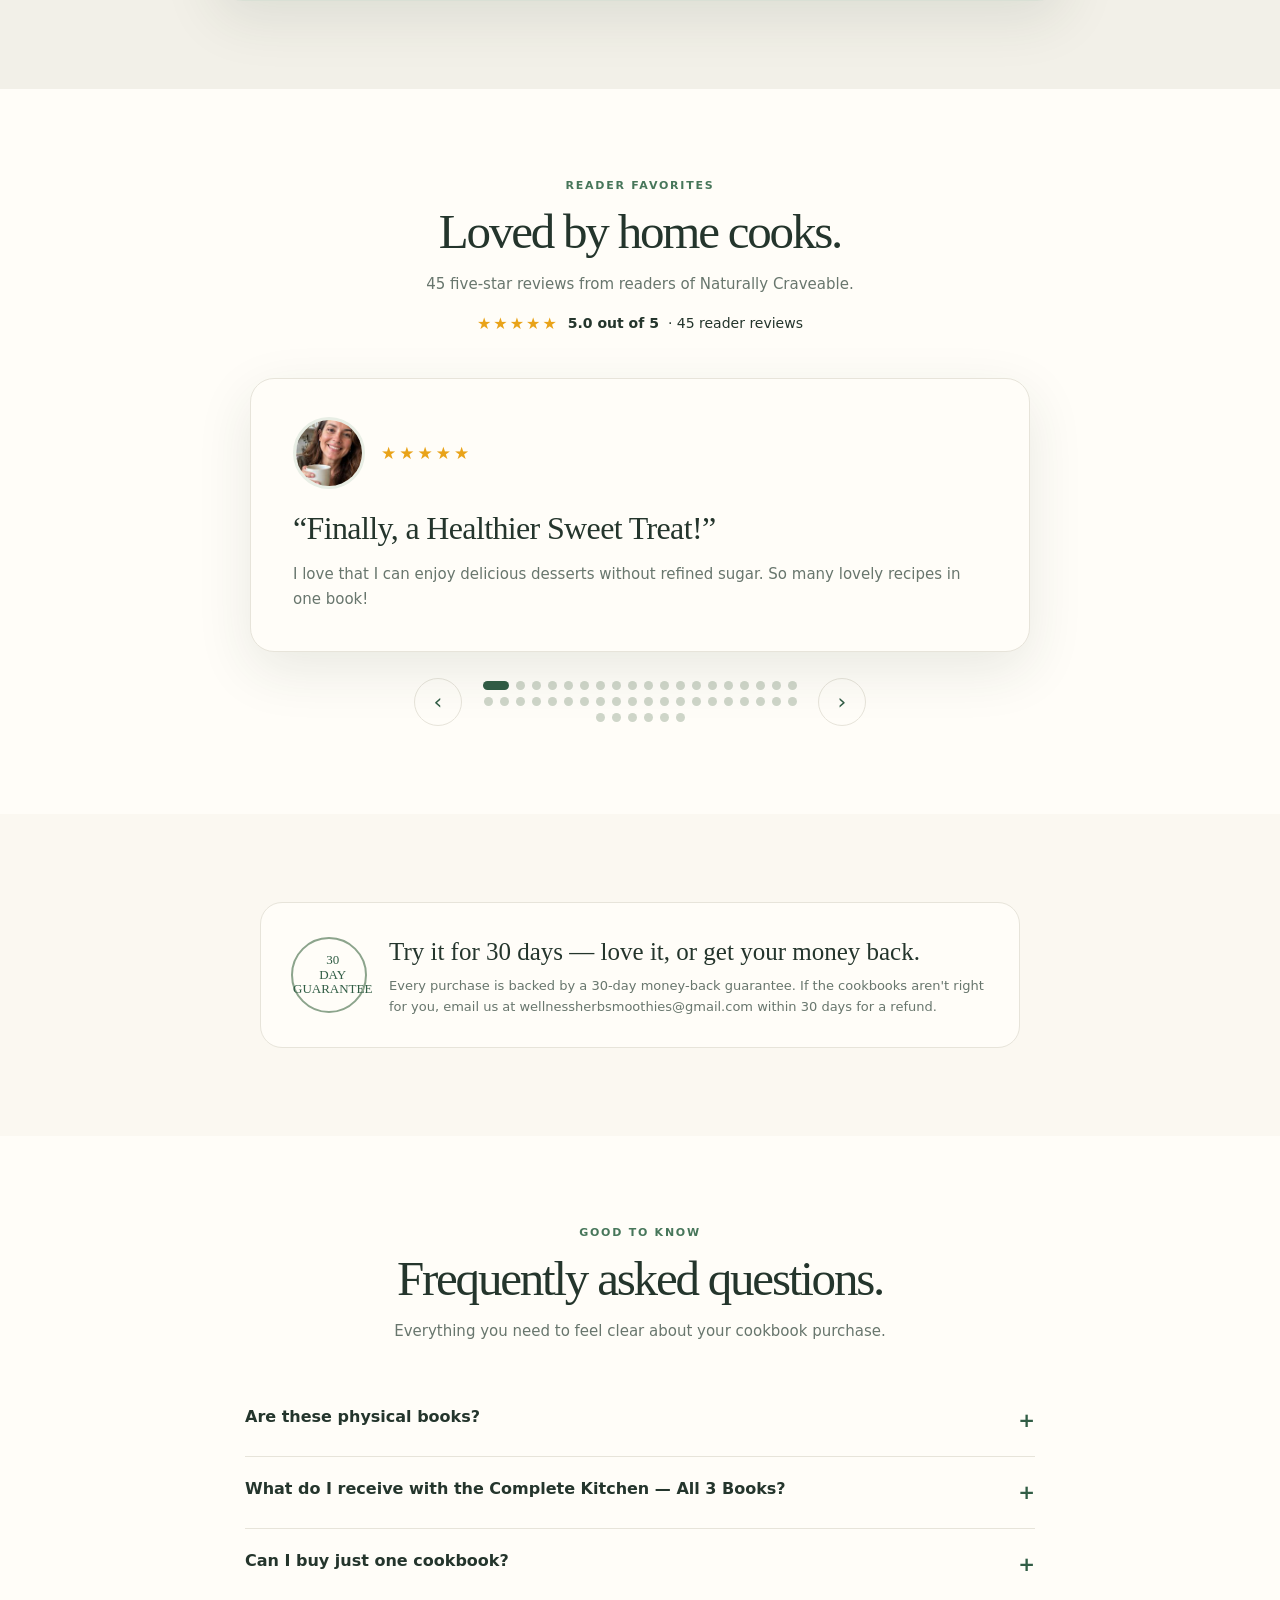
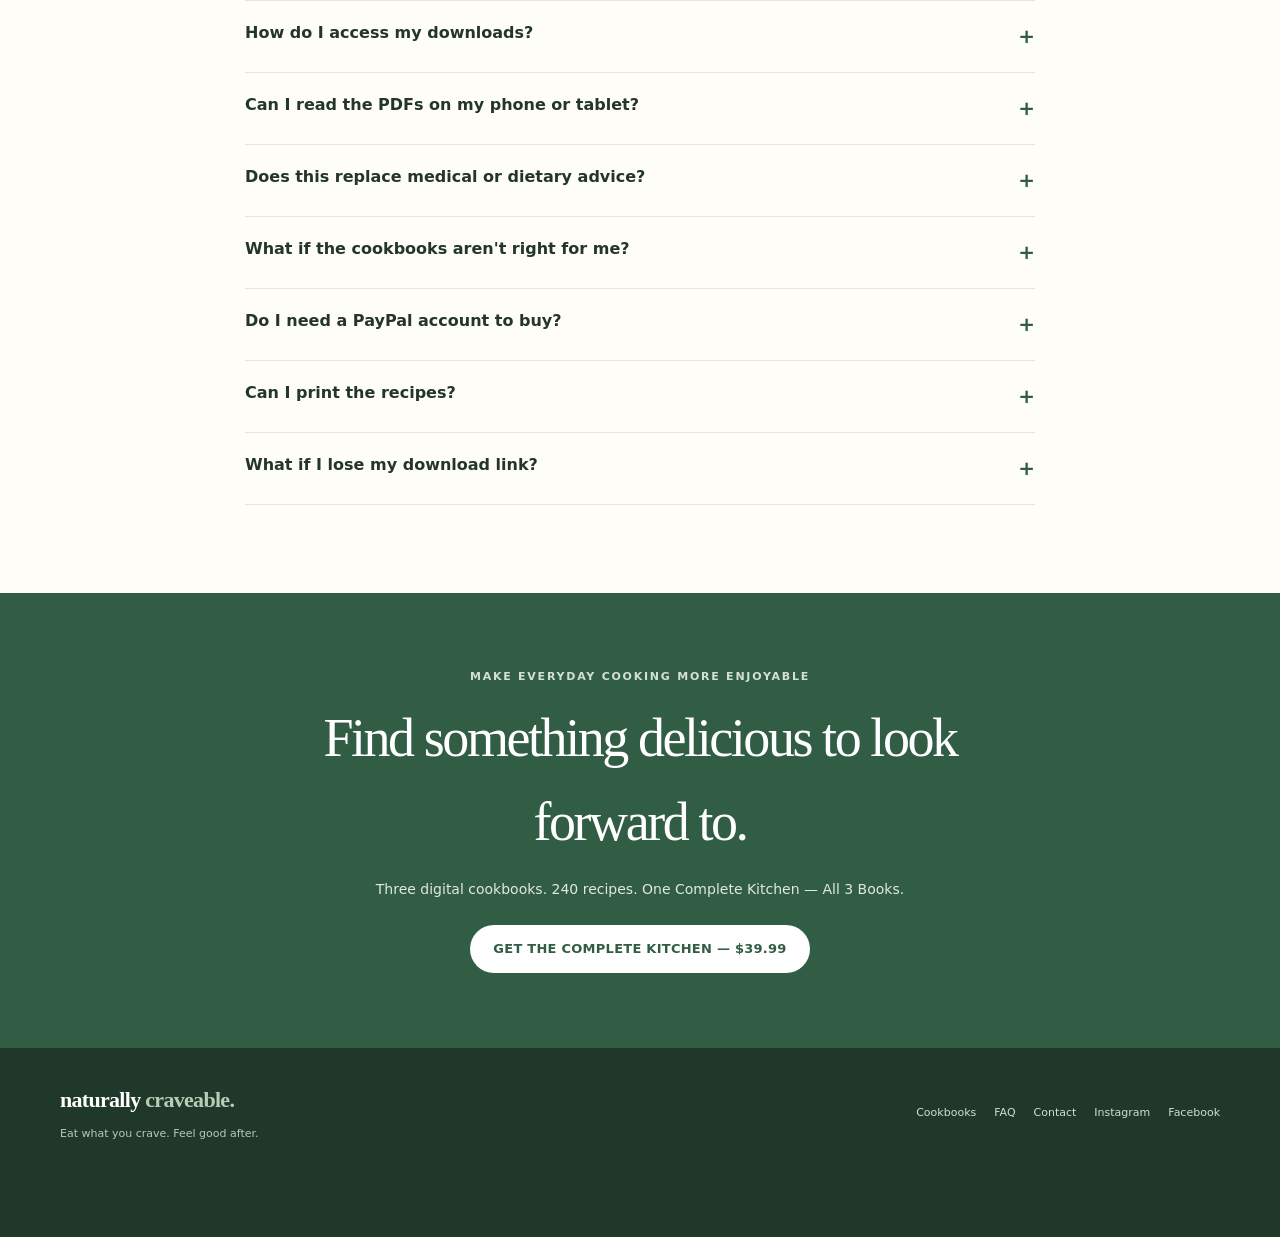
==== commit 91df53cc: "Shop update" ====
--- a/index.html
+++ b/index.html
@@ -66,6 +66,26 @@
 .included-grid{display:grid;grid-template-columns:1fr 1fr;gap:48px;align-items:center}.included-art{min-height:0;aspect-ratio:2/3;max-width:400px;width:100%;margin-inline:auto;border-radius:28px;overflow:hidden;position:relative}.included-art img{width:100%;height:100%;object-fit:cover;display:block;position:absolute;inset:0}
 .included-copy h2{font-size:43px;line-height:1.05;margin:12px 0 17px}.included-copy>p{color:var(--muted);font-size:14px}.checklist{list-style:none;padding:0;margin:22px 0}.checklist li{padding:9px 0;border-bottom:1px solid var(--line);font-size:13px;color:#4e5f53}.checklist li:before{content:"✓";color:var(--green2);font-weight:900;margin-right:11px}
 .preview{background:#fffdf8}.preview-grid{display:grid;grid-template-columns:repeat(3,1fr);gap:16px}.preview-card{border:1px solid var(--line);border-radius:18px;overflow:hidden;background:var(--cream)}.preview-img{height:360px;overflow:hidden}.preview-img img{width:100%;height:100%;object-fit:cover;object-position:top;display:block}.preview-card h3{font-family:Georgia,serif;font-size:20px;font-weight:500;margin:14px 16px 3px}.preview-card p{font-size:11px;color:var(--muted);margin:0 16px 16px}
+.gallery-sec{background:#f6f1e6}
+.gallery-img{height:280px}
+.gallery-img img{object-position:center}
+.preview-card .macro{font-size:12px;font-weight:700;color:var(--green);margin:0 16px 2px}
+.per-recipe{font-size:13px;font-weight:700;color:var(--green);margin:10px 0 0}
+.per-recipe.small{font-size:12px;margin:6px 0 0}
+.compare-wrap{margin-top:20px}
+.compare-wrap h3{font-family:Georgia,serif;font-size:24px;font-weight:500;margin:0 0 6px}
+.compare-wrap p{font-size:13px;color:var(--muted);margin:10px 0 0}
+.compare{width:100%;border-collapse:collapse;font-size:13px}
+.compare th,.compare td{padding:8px 10px;border-bottom:1px solid var(--line);text-align:left}
+.compare th{font-size:11px;letter-spacing:.08em;text-transform:uppercase;color:var(--muted)}
+.compare td:first-child{font-weight:600}
+.compare .yes{color:var(--green);font-weight:700}
+.persona-grid{display:grid;grid-template-columns:repeat(3,1fr);gap:16px}
+.persona{border:1px solid var(--line);border-radius:18px;background:var(--paper);padding:18px}
+.persona h3{font-family:Georgia,serif;font-size:19px;font-weight:500;margin:0 0 4px}
+.persona p{font-size:13px;color:var(--muted);margin:0}
+.persona a{color:var(--green);font-weight:700}
+
 .how{background:var(--sage)}.steps{display:grid;grid-template-columns:repeat(3,1fr);gap:20px}.step{text-align:center;padding:12px}.step-num{width:48px;height:48px;margin:0 auto 17px;border-radius:50%;background:var(--green);color:white;display:grid;place-items:center;font-family:Georgia,serif;font-size:22px}.step h3{font-family:Georgia,serif;font-weight:500;font-size:23px}.step p{font-size:13px;color:var(--muted);max-width:260px;margin:auto}
 .bundle{background:#f2f0e8}.bundle-card{max-width:850px;margin:auto;background:#fffdf8;border:1px solid #d9e0d5;border-radius:28px;box-shadow:var(--shadow);padding:38px;display:grid;grid-template-columns:1fr .9fr;gap:35px;align-items:center}.bundle-visual{background:#f0e8dc;border-radius:20px;min-height:310px;display:flex;align-items:center;justify-content:center;overflow:hidden}.bundle-visual img{width:160px;height:auto;border-radius:10px;box-shadow:10px 14px 24px #26382d30;margin:0 -8px}.pill{display:inline-block;background:#e6eee4;color:var(--green);font-size:10px;font-weight:900;letter-spacing:.12em;padding:8px 12px;border-radius:99px}.bundle-copy h2{font-size:37px;line-height:1.04;margin:15px 0}.bundle-copy p{font-size:13px;color:var(--muted)}.bundle-list{padding:0;list-style:none;font-size:12px;color:#4e5f53;line-height:2}.bundle-list li:before{content:"✓";color:var(--green2);font-weight:900;margin-right:9px}.bundle-price{display:flex;align-items:baseline;gap:10px;border-top:1px solid var(--line);padding-top:17px;margin-top:16px}.bundle-price strong{font-size:39px;color:var(--green)}.bundle-price del{color:#899188}.bundle-copy .btn{width:100%;margin-top:12px}
 .guarantee{display:flex;gap:22px;align-items:center;max-width:760px;margin:auto;padding:30px;border:1px solid var(--line);background:#fffdf8;border-radius:22px}.seal{width:76px;height:76px;flex:0 0 76px;border:2px solid #8ca48c;border-radius:50%;display:grid;place-items:center;color:var(--green);font-family:Georgia,serif;text-align:center;font-size:13px;line-height:1.1}.guarantee h3{font-family:Georgia,serif;font-size:25px;font-weight:500;margin:0 0 5px}.guarantee p{font-size:13px;color:var(--muted);margin:0}
@@ -80,7 +100,7 @@
  .stats-grid{grid-template-columns:repeat(2,1fr);row-gap:17px;padding:22px 0}.stat:nth-child(2){border:0}.stat strong{font-size:25px}
  section{padding:62px 0}.section-head{margin-bottom:28px}.section-head h2{font-size:36px}.benefit-grid,.book-grid,.preview-grid,.steps{grid-template-columns:1fr}.benefit{padding:22px}.product{padding:17px}.cover{height:260px}.product p{min-height:0}
  .included-grid{grid-template-columns:1fr;gap:28px}.included-art{min-height:0;max-width:340px}.included-copy h2{font-size:36px}
- .preview-grid{grid-template-columns:1fr 1fr;gap:10px}.preview-img{height:220px}.preview-card h3{font-size:17px;margin:11px 11px 2px}.preview-card p{margin:0 11px 12px;font-size:10px}
+ .preview-grid{grid-template-columns:1fr 1fr;gap:10px}.preview-img{height:220px}.gallery-img{height:200px}.preview-card .macro{margin:0 11px 2px}.persona-grid{grid-template-columns:1fr}.compare{font-size:12px}.compare-wrap h3{font-size:20px}.preview-card h3{font-size:17px;margin:11px 11px 2px}.preview-card p{margin:0 11px 12px;font-size:10px}
  .bundle-card{grid-template-columns:1fr;padding:17px;gap:20px}.bundle-visual{min-height:260px}.bundle-visual img{width:130px}.bundle-copy{padding:0 5px 8px}.bundle-copy h2{font-size:32px}
  .guarantee{padding:20px;align-items:flex-start}.seal{width:62px;height:62px;flex-basis:62px;font-size:11px}.guarantee h3{font-size:21px}
  .final-cta{padding:60px 0}.footer-row{align-items:flex-start;flex-direction:column}.footer-links{flex-wrap:wrap}
@@ -208,20 +228,33 @@
     <div class="cover c1"><img src="assets/cover-b1-300.jpg" alt="Guilt-Free Cravings cover" width="300" height="320" loading="lazy"></div>
     <div class="meta">120 recipes · 328 pages</div><h3>Guilt-Free Cravings</h3><p>Discover desserts, breakfasts, savory mains and drinks made without refined sugar.</p>
     <ul><li>Desserts and sweet favorites</li><li>Breakfasts, mains and drinks</li><li>Four-week plan and pantry guide</li></ul>
-    <div class="product-bottom"><div class="price-row"><strong>$19.99</strong><del>$39.99</del></div><a class="btn btn-buy" href="https://www.paypal.com/ncp/payment/Q8X7HRHX2LJ66">Buy now — $19.99</a></div>
+    <div class="product-bottom"><div class="price-row"><strong>$19.99</strong><del>$39.99</del></div>
+    <p class="per-recipe small">Under 17&cent; a recipe</p><a class="btn btn-buy" href="https://www.paypal.com/ncp/payment/Q8X7HRHX2LJ66">Buy now — $19.99</a></div>
    </article>
    <article class="product">
     <div class="cover c2"><img src="assets/cover-b2-300.jpg" alt="Eat More, Weigh Less cover" width="300" height="320" loading="lazy"></div>
     <div class="meta">60 recipes · 221 pages</div><h3>Eat More, Weigh Less</h3><p>Practical, satisfying meals with calorie and protein information to support informed meal choices.</p>
     <ul><li>Breakfasts, lunches and dinners</li><li>Snacks, salads and sides</li><li>Four-week plan and worksheets</li></ul>
-    <div class="product-bottom"><div class="price-row"><strong>$19.99</strong><del>$24.99</del></div><a class="btn btn-buy" href="https://www.paypal.com/ncp/payment/PRGD3P6BX3P6C">Buy now — $19.99</a></div>
+    <div class="product-bottom"><div class="price-row"><strong>$19.99</strong><del>$24.99</del></div>
+    <p class="per-recipe small">33&cent; a recipe</p><a class="btn btn-buy" href="https://www.paypal.com/ncp/payment/PRGD3P6BX3P6C">Buy now — $19.99</a></div>
    </article>
    <article class="product">
     <div class="cover c3"><img src="assets/cover-b3-300.jpg" alt="Beat the Bloat cover" width="300" height="320" loading="lazy"></div>
     <div class="meta">60 recipes · 144 pages</div><h3>Beat the Bloat</h3><p>Explore smoothies, chia breakfasts, refreshers and simple meals with a structured planning guide.</p>
     <ul><li>60 recipes and ingredient ideas</li><li>Fiber information and Gut Score</li><li>28-day plan and shopping lists</li></ul>
-    <div class="product-bottom"><div class="price-row"><strong>$24.99</strong><del>$29.99</del></div><a class="btn btn-buy" href="https://www.paypal.com/ncp/payment/SFBT26YZYEHNY">Buy now — $24.99</a></div>
+    <div class="product-bottom"><div class="price-row"><strong>$24.99</strong><del>$29.99</del></div>
+    <p class="per-recipe small">42&cent; a recipe</p><a class="btn btn-buy" href="https://www.paypal.com/ncp/payment/SFBT26YZYEHNY">Buy now — $24.99</a></div>
    </article>
+  </div>
+ </div>
+</section>
+<section id="which-book">
+ <div class="wrap">
+  <div class="section-head"><div class="eyebrow">Which book is for me?</div><h2>Start with the craving.</h2><p>Three books, three different hungers. Pick the one that sounds like you — or get all three.</p></div>
+  <div class="persona-grid">
+   <article class="persona"><h3>Dessert first?</h3><p>You want dessert every day without the sugar crash. <a href="healthy-cravings.html">Guilt-Free Cravings &rarr;</a></p></article>
+   <article class="persona"><h3>Eating lighter?</h3><p>Every meal under 500 calories, with 25 g of protein or more. <a href="everyday-weight-loss-kitchen.html">Eat More, Weigh Less &rarr;</a></p></article>
+   <article class="persona"><h3>Bloated after meals?</h3><p>60 gut-friendly recipes and a 28-day reset plan. <a href="gut-debloat-reset.html">Beat the Bloat &rarr;</a></p></article>
   </div>
  </div>
 </section>
@@ -244,6 +277,19 @@
   </div>
  </div>
 </section>
+<section class="preview gallery-sec" id="gallery">
+ <div class="wrap">
+  <div class="section-head"><div class="eyebrow">A taste of what's inside</div><h2>The recipes you'll make first.</h2><p>Real recipes from all three books — photographed to make your mouth water. Every one is in its book, with full ingredients, method and nutrition.</p></div>
+  <div class="preview-grid">
+   <article class="preview-card"><div class="preview-img gallery-img"><img src="assets/gallery-b1-brownies.webp" alt="Midnight Fudge Brownies — thick fudge brownies with molten chocolate centre" loading="lazy"></div><h3>Midnight Fudge Brownies</h3><p class="macro">198 cal · 7 g protein · zero refined sugar</p><p>Thick, fudgy, molten in the middle — the bake your freezer will thank you for.</p></article>
+   <article class="preview-card"><div class="preview-img gallery-img"><img src="assets/gallery-b1-cheesecake-bars.webp" alt="Raspberry Swirl Cheesecake Bars — creamy cheesecake with raspberry coulis" loading="lazy"></div><h3>Raspberry Swirl Cheesecake Bars</h3><p class="macro">168 cal · 10 g protein · zero refined sugar</p><p>Creamy cheesecake swirled with raspberry — the prettiest bar in the book.</p></article>
+   <article class="preview-card"><div class="preview-img gallery-img"><img src="assets/gallery-b2-salmon-skillet.webp" alt="Creamy Tuscan Garlic Salmon Skillet — salmon fillets in creamy garlic sauce" loading="lazy"></div><h3>Creamy Tuscan Garlic Salmon Skillet</h3><p class="macro">465 cal · 44 g protein</p><p>Restaurant dinner from one pan — salmon, sun-dried tomatoes and spinach.</p></article>
+   <article class="preview-card"><div class="preview-img gallery-img"><img src="assets/gallery-b2-berry-pancakes.webp" alt="Cottage Cheese Berry Cloud Pancakes — fluffy pancakes with berries and maple syrup" loading="lazy"></div><h3>Cottage Cheese Berry Cloud Pancakes</h3><p class="macro">400 cal · 34 g protein</p><p>Fluffy, berry-loaded, maple-drenched — breakfast that eats like dessert.</p></article>
+   <article class="preview-card"><div class="preview-img gallery-img"><img src="assets/gallery-b3-mango-cups.webp" alt="Cardamom Mango Cups — mango cubes with yogurt, pistachio and mint" loading="lazy"></div><h3>Cardamom Mango Cups</h3><p class="macro">150 cal · 9 g protein · Gut Score 5/10</p><p>Looks far fancier than it is — ripe mango, cool yogurt, a whisper of cardamom.</p></article>
+   <article class="preview-card"><div class="preview-img gallery-img"><img src="assets/gallery-b3-papaya-smoothie.webp" alt="Papaya Pineapple Enzyme Smoothie — golden smoothie with papaya and pineapple" loading="lazy"></div><h3>Papaya Pineapple Enzyme Smoothie</h3><p class="macro">Gut Score 7/10 · 6 g fiber</p><p>Papaya and pineapple enzymes — the morning bloat-ease blend.</p></article>
+  </div>
+ </div>
+</section>
 <section class="how">
  <div class="wrap">
   <div class="section-head"><div class="eyebrow">Simple from the start</div><h2>Your cookbooks, in three easy steps.</h2><p>A straightforward digital purchase and download experience.</p></div>
@@ -262,6 +308,7 @@
    <div class="bundle-copy"><span class="pill">COMPLETE KITCHEN</span><h2>Complete Kitchen — All 3 Books</h2><p>All three digital cookbooks, together in one collection.</p>
     <ul class="bundle-list"><li>Guilt-Free Cravings — 120 recipes</li><li>Eat More, Weigh Less — 60 recipes</li><li>Beat the Bloat — 60 recipes</li><li>693 total pages of cookbook content</li><li>Meal plans and shopping resources</li><li>Instant digital PDF access</li></ul>
     <div class="bundle-price"><strong>$39.99</strong><del>$84.97</del></div><div class="saving">SAVE $44.98 · 53% OFF</div>
+    <p class="per-recipe">That&rsquo;s under 17&cent; a recipe &mdash; 240 recipes for $39.99.</p>
     <a class="btn" href="https://www.paypal.com/ncp/payment/B35Z26F97JPWQ" aria-label="Buy all 3 cookbooks for $39.99">GET ALL 3 COOKBOOKS</a>
     <div class="micro">30-day money-back guarantee · Secure checkout</div>
    </div>
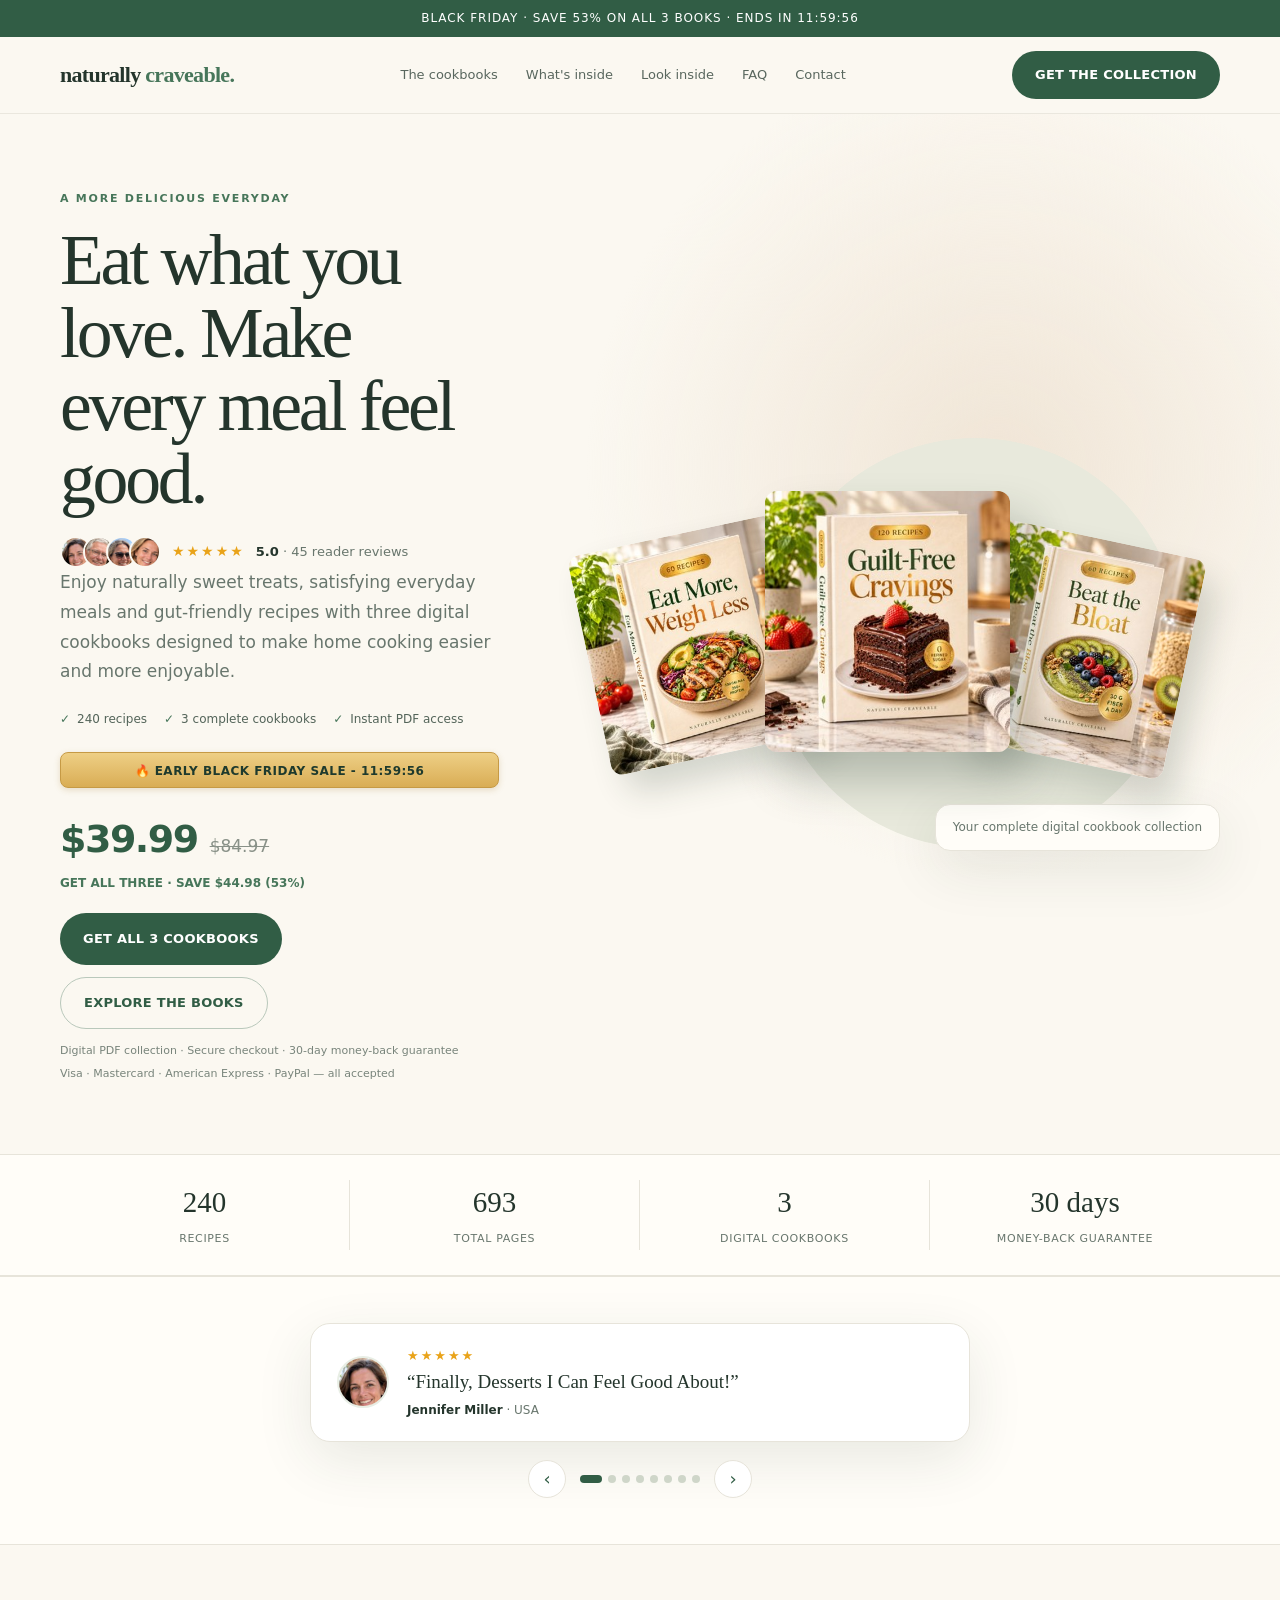
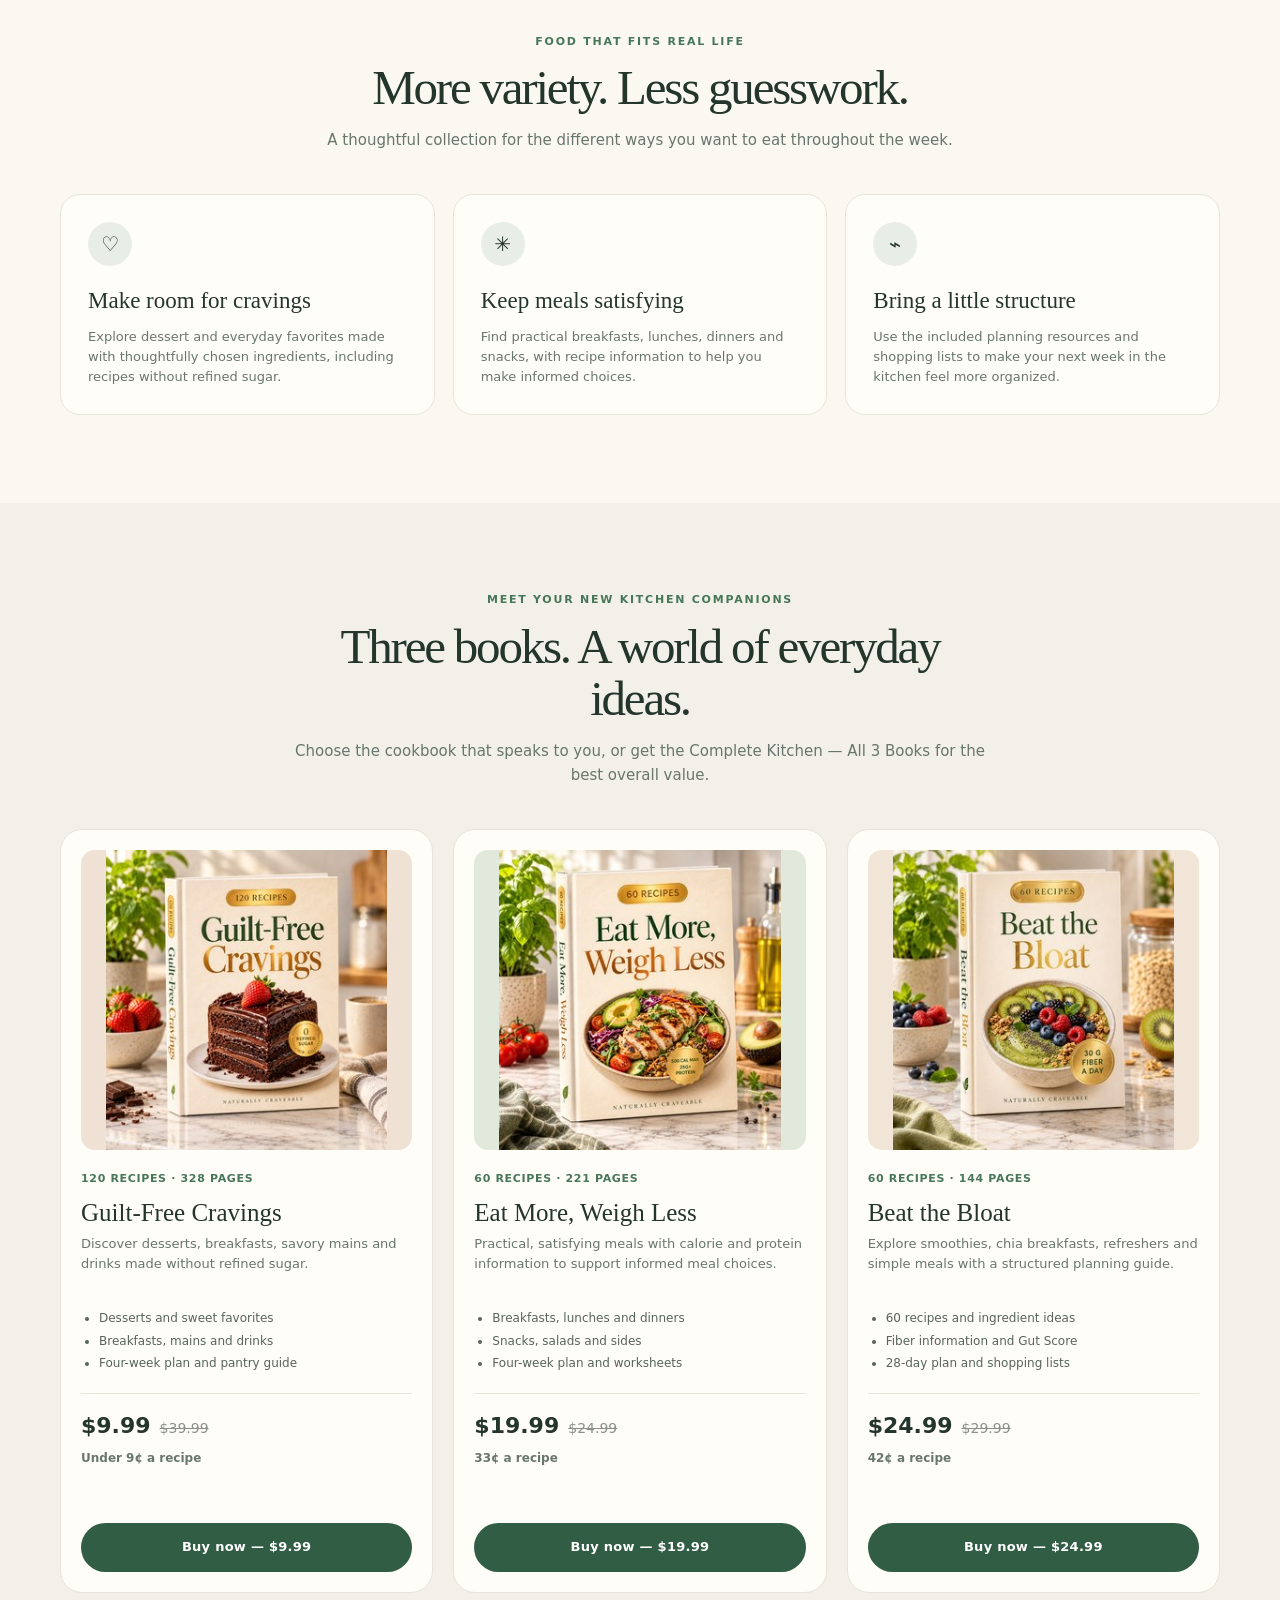
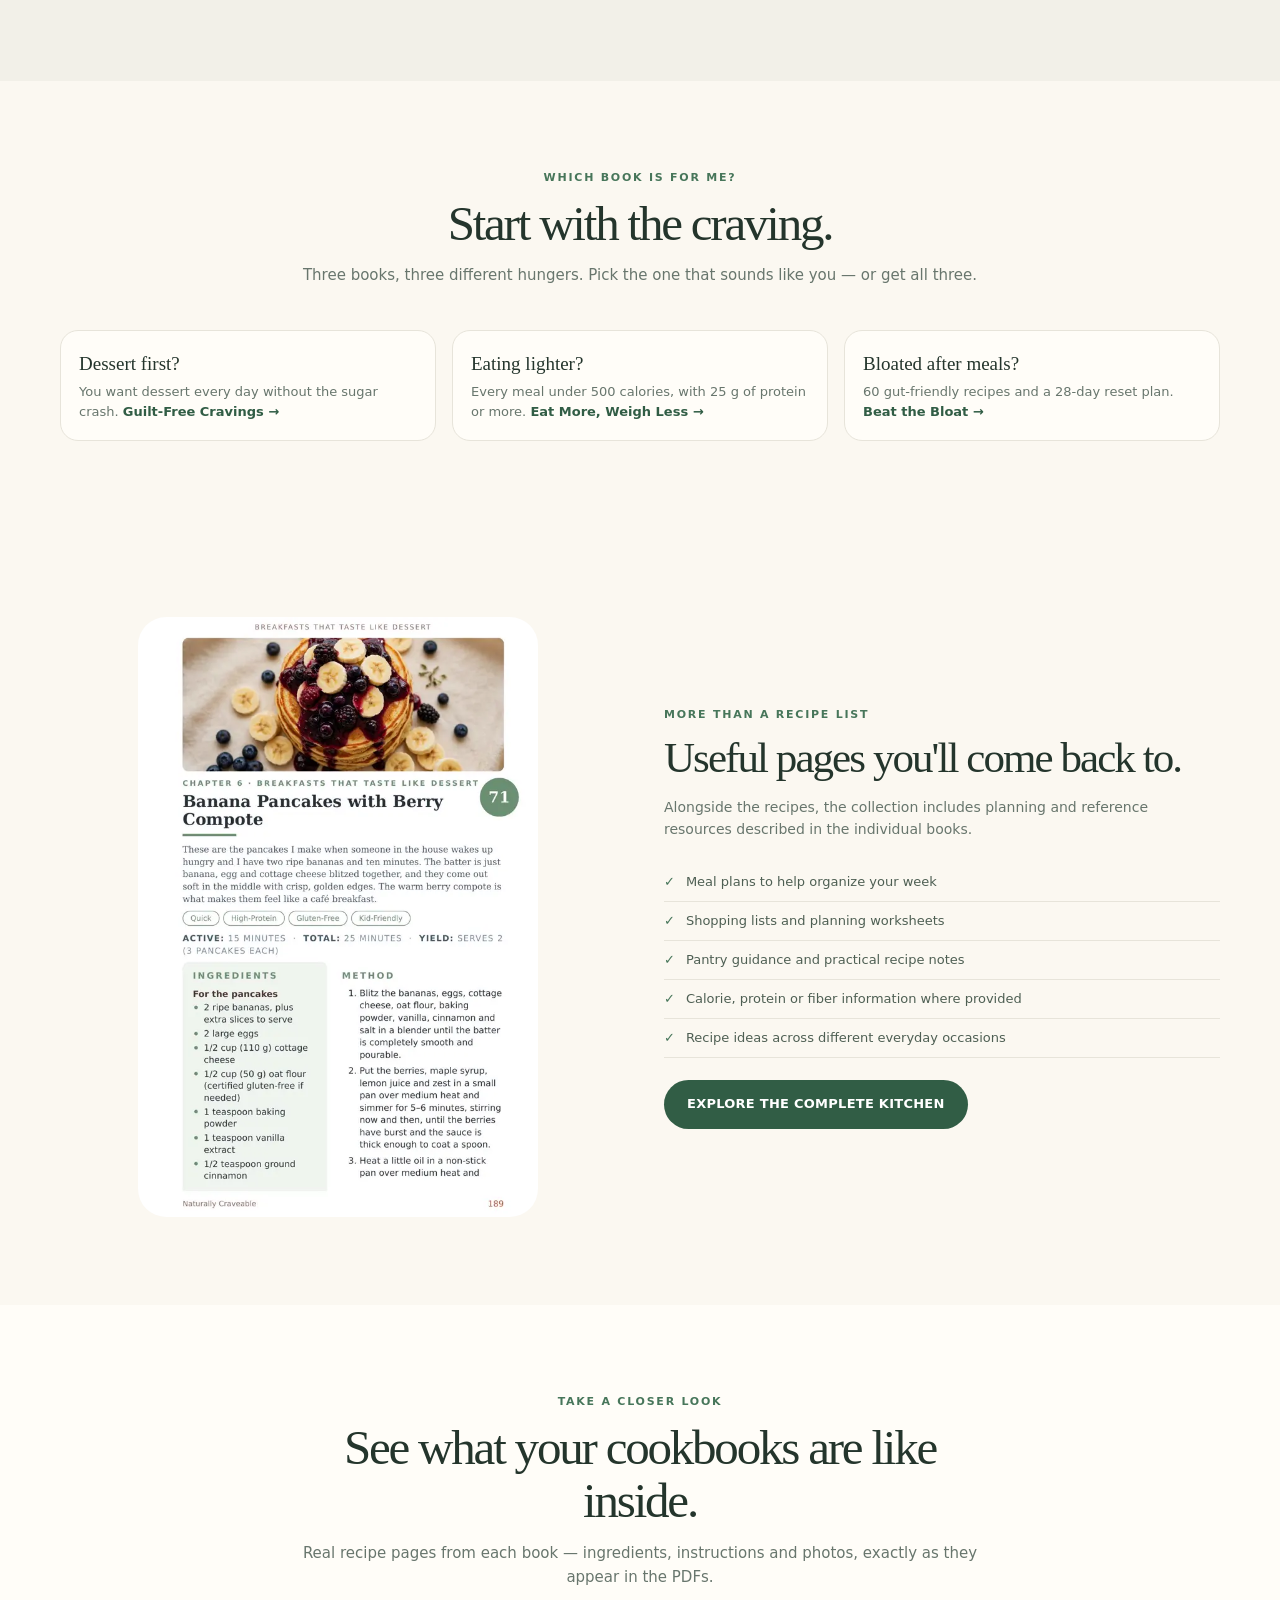
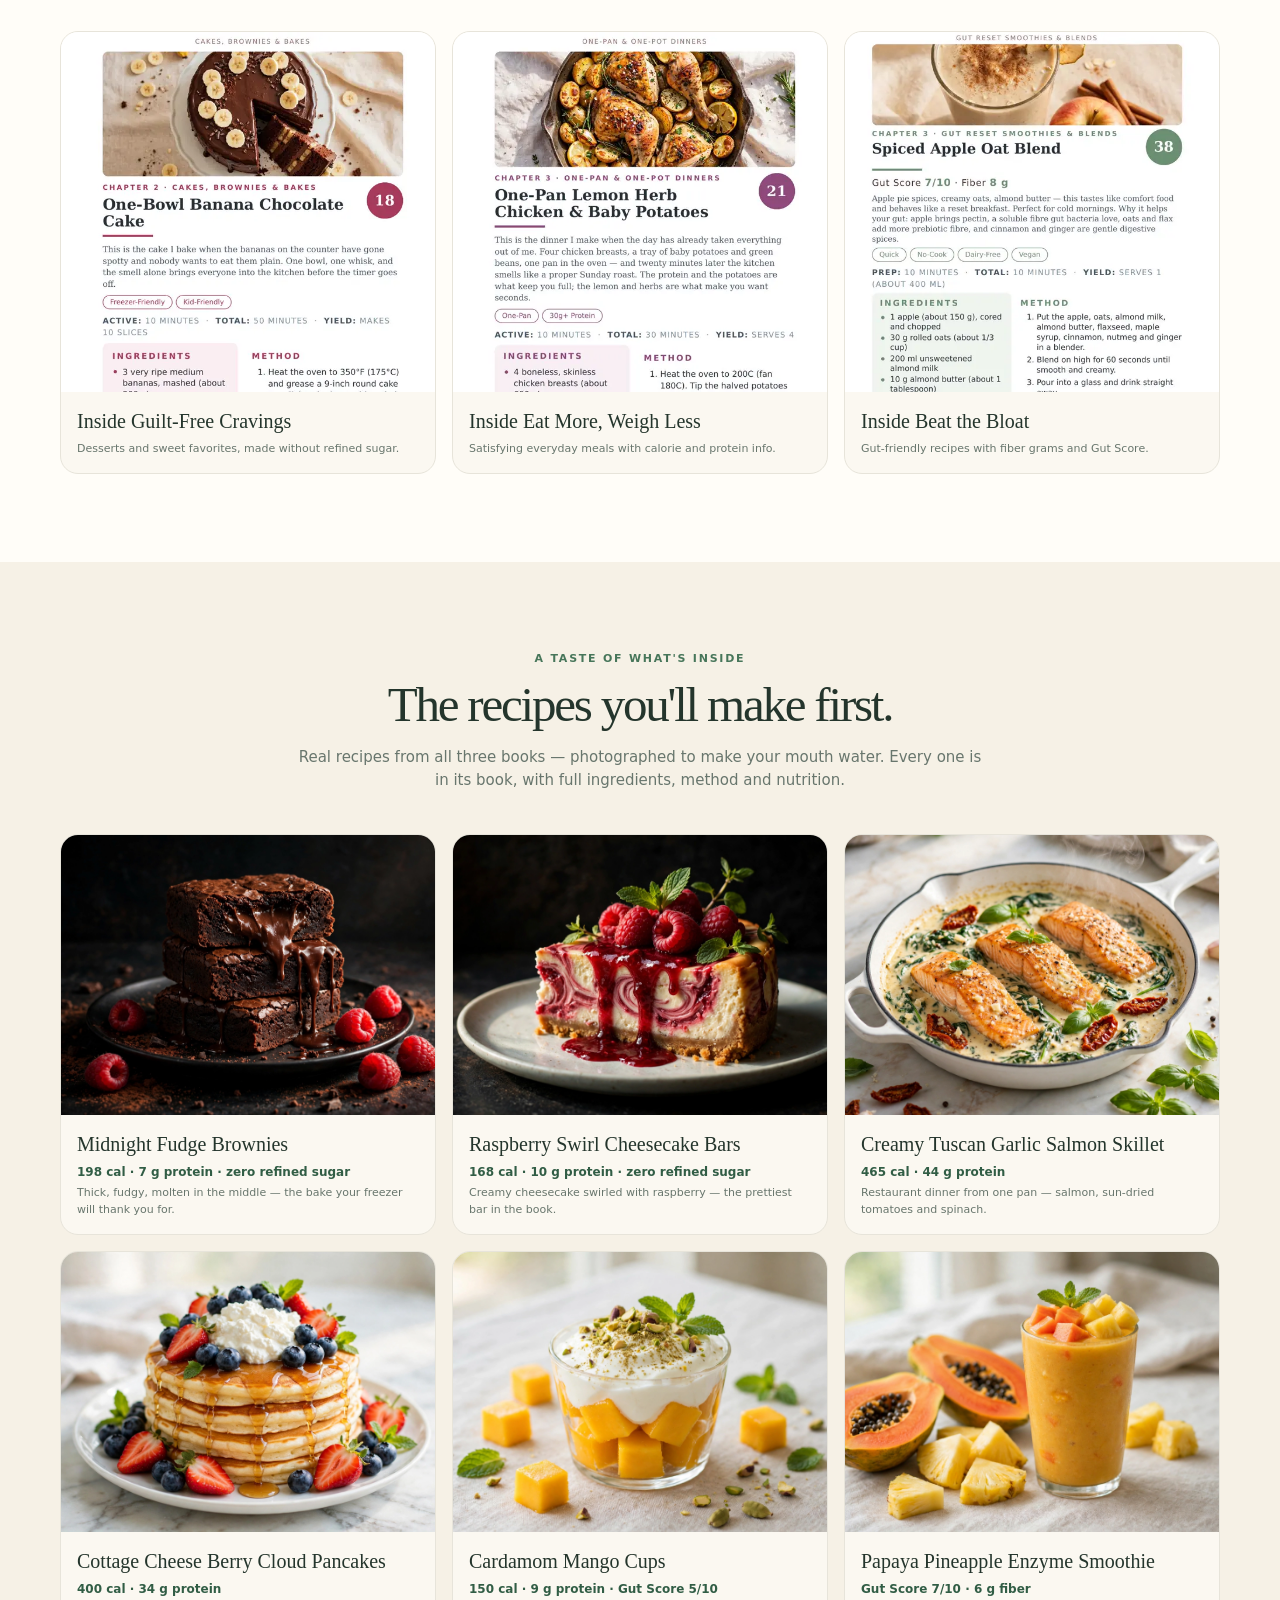
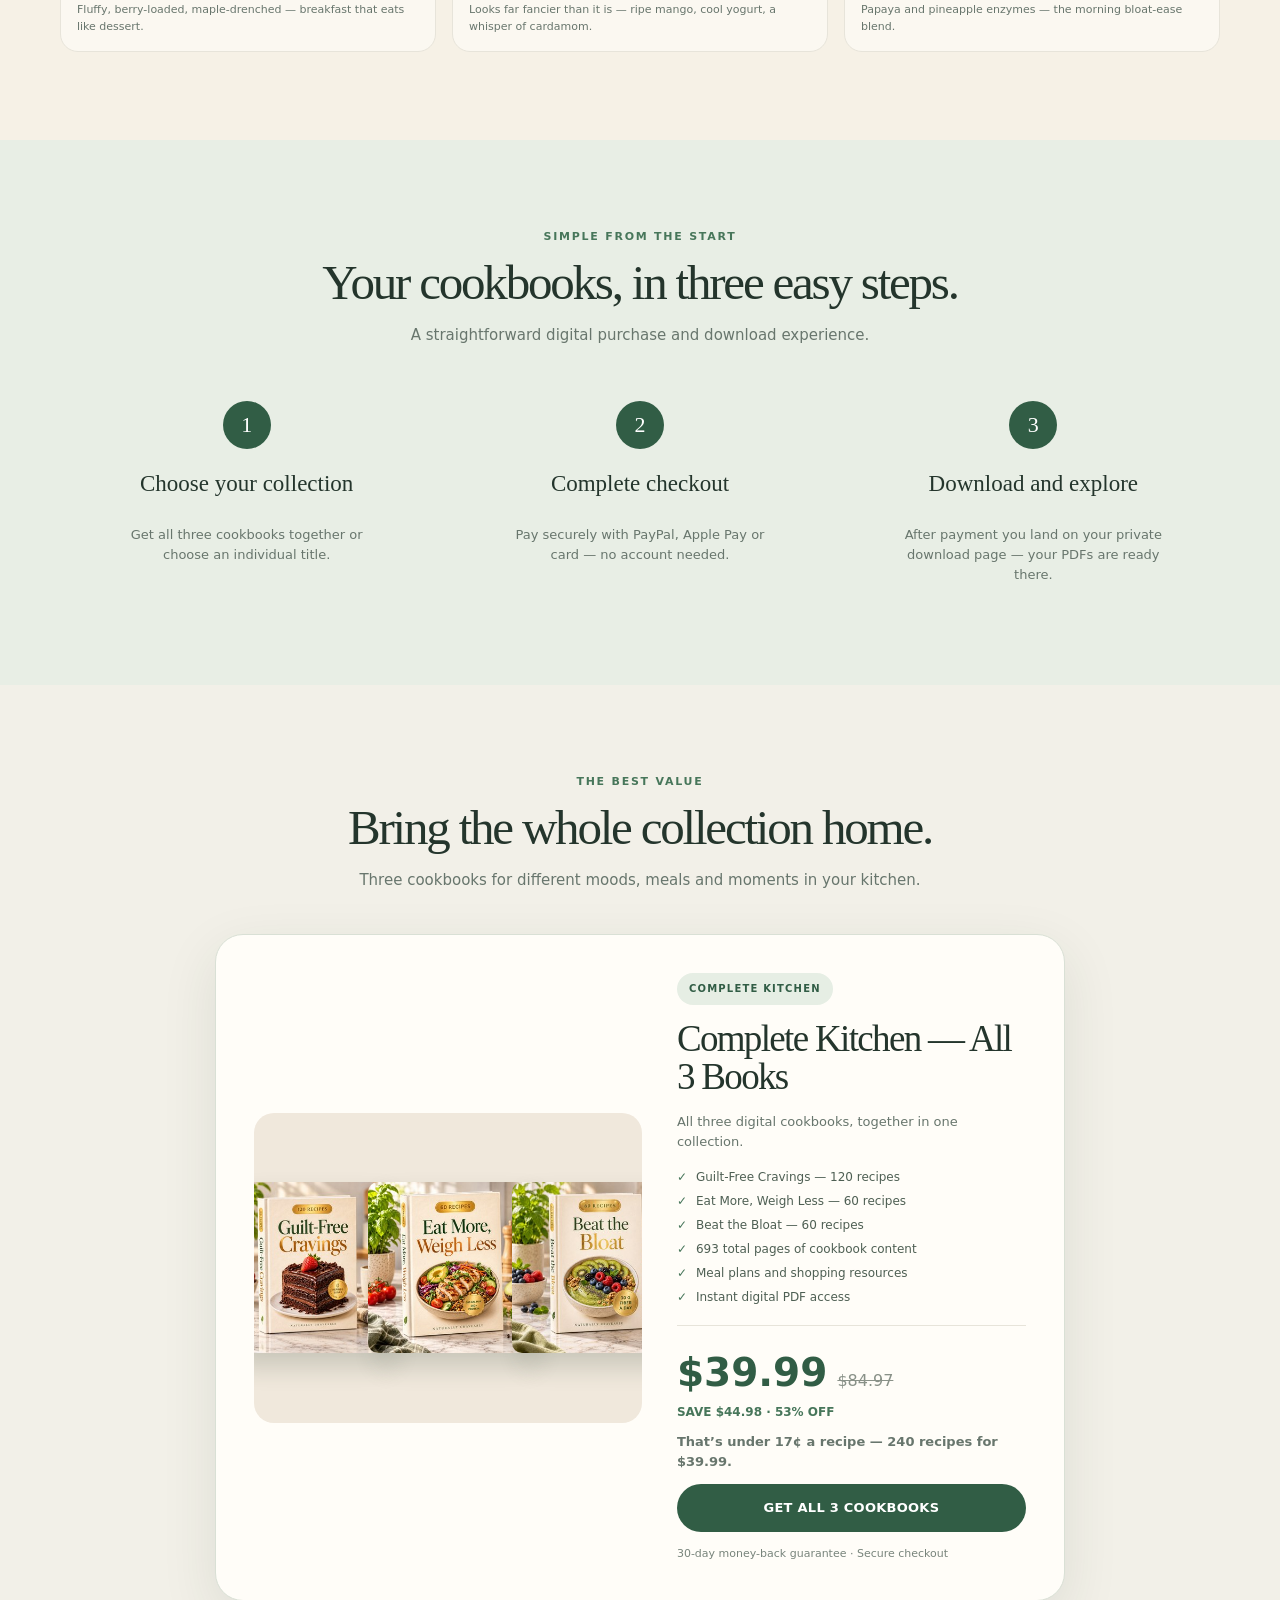
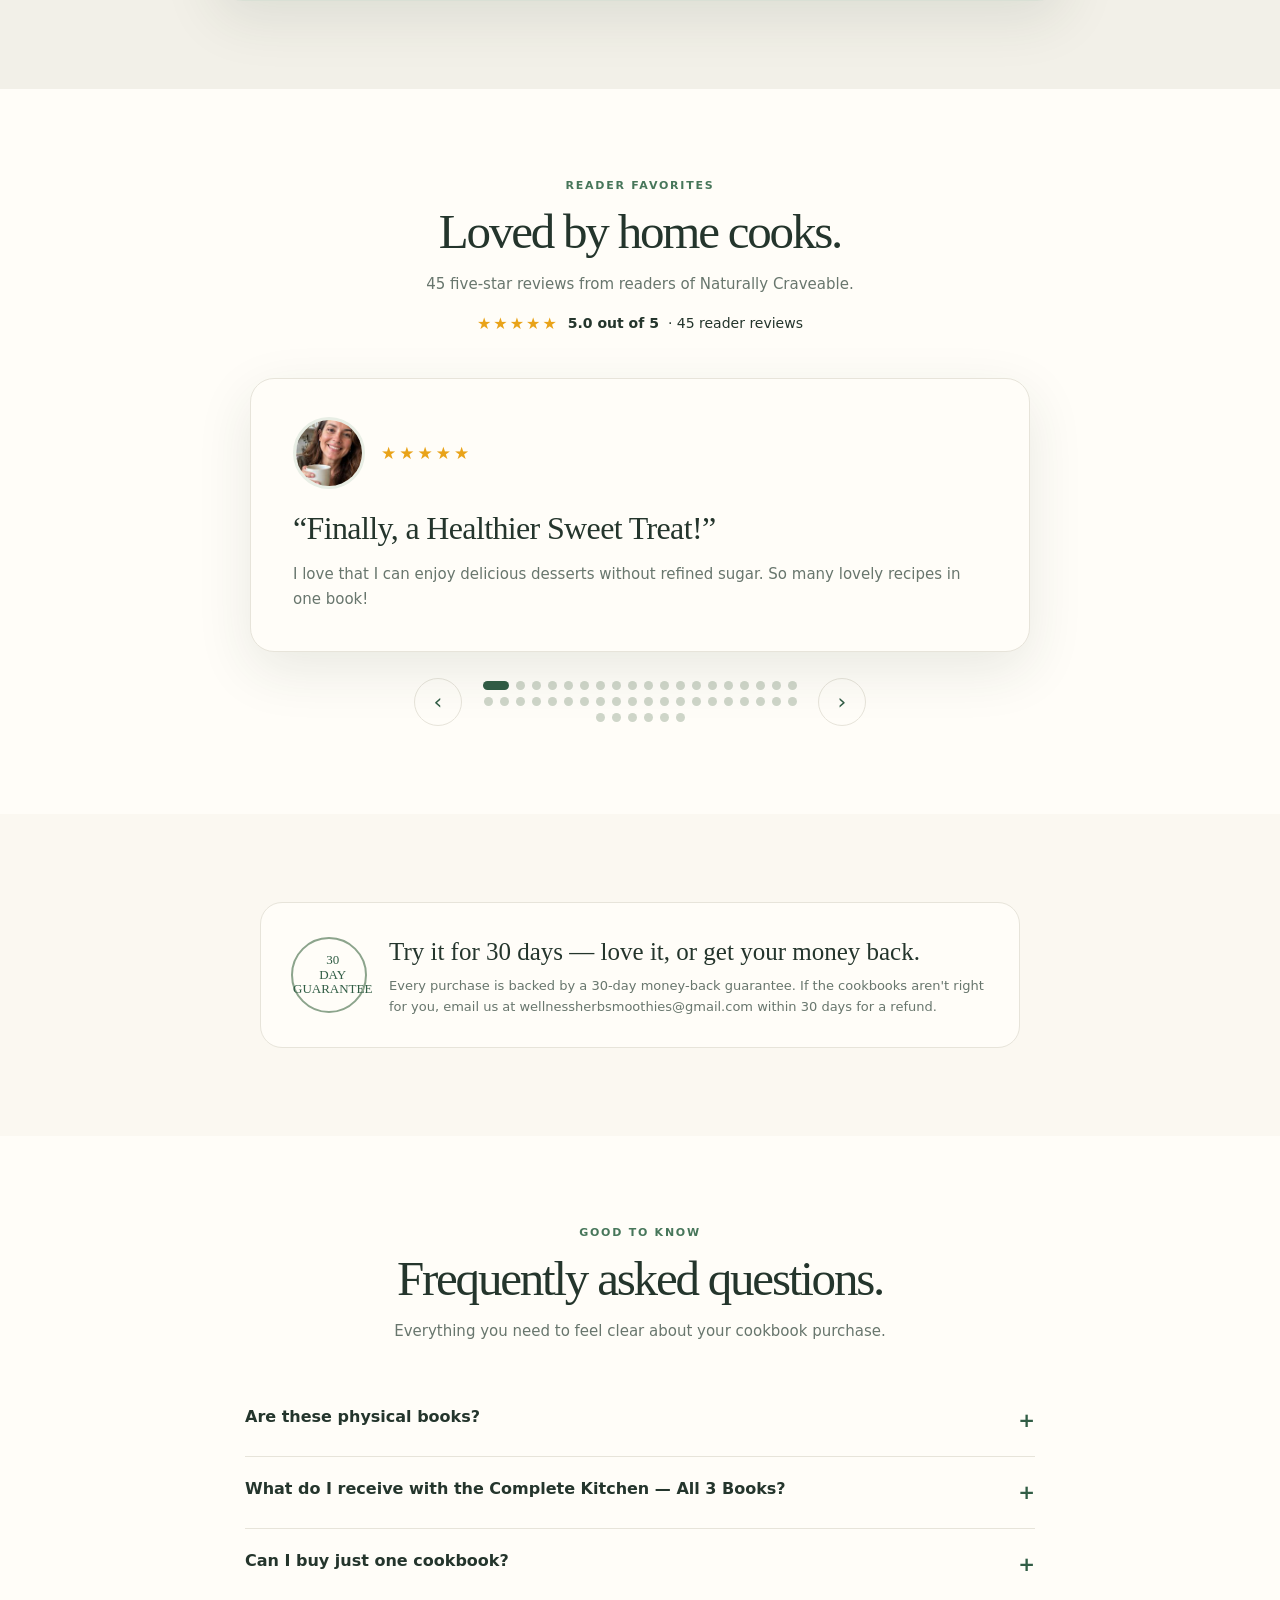
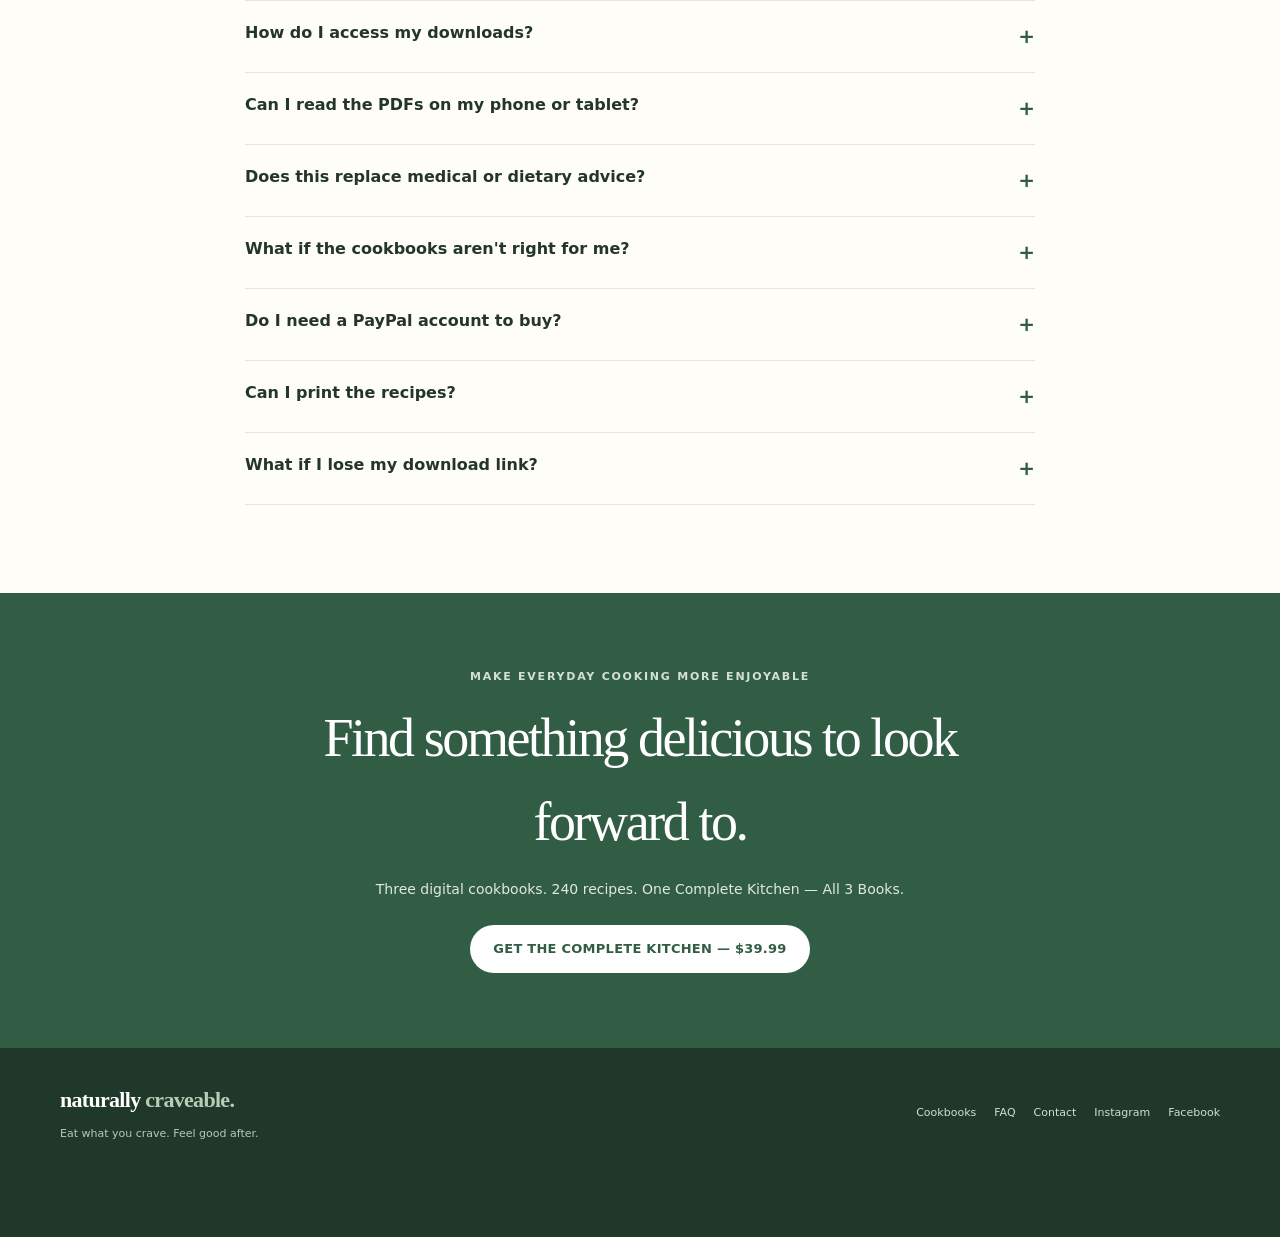
==== commit 09dcafe9: "Shop update" ====
--- a/index.html
+++ b/index.html
@@ -228,8 +228,8 @@
     <div class="cover c1"><img src="assets/cover-b1-300.jpg" alt="Guilt-Free Cravings cover" width="300" height="320" loading="lazy"></div>
     <div class="meta">120 recipes · 328 pages</div><h3>Guilt-Free Cravings</h3><p>Discover desserts, breakfasts, savory mains and drinks made without refined sugar.</p>
     <ul><li>Desserts and sweet favorites</li><li>Breakfasts, mains and drinks</li><li>Four-week plan and pantry guide</li></ul>
-    <div class="product-bottom"><div class="price-row"><strong>$19.99</strong><del>$39.99</del></div>
-    <p class="per-recipe small">Under 17&cent; a recipe</p><a class="btn btn-buy" href="https://www.paypal.com/ncp/payment/Q8X7HRHX2LJ66">Buy now — $19.99</a></div>
+    <div class="product-bottom"><div class="price-row"><strong>$9.99</strong><del>$39.99</del></div>
+    <p class="per-recipe small">Under 9&cent; a recipe</p><a class="btn btn-buy" href="https://www.paypal.com/ncp/payment/Q8X7HRHX2LJ66">Buy now — $9.99</a></div>
    </article>
    <article class="product">
     <div class="cover c2"><img src="assets/cover-b2-300.jpg" alt="Eat More, Weigh Less cover" width="300" height="320" loading="lazy"></div>
@@ -381,7 +381,7 @@
   <div class="faq-list">
    <div class="faq-item"><button class="faq-q"><span>Are these physical books?</span><span>+</span></button><div class="faq-a">No. These are digital cookbooks delivered as PDF files. No physical book will be shipped.</div></div>
    <div class="faq-item"><button class="faq-q"><span>What do I receive with the Complete Kitchen — All 3 Books?</span><span>+</span></button><div class="faq-a">The Complete Kitchen — All 3 Books includes Guilt-Free Cravings, Eat More, Weigh Less and Beat the Bloat. Together, they contain 240 recipes across 693 pages.</div></div>
-   <div class="faq-item"><button class="faq-q"><span>Can I buy just one cookbook?</span><span>+</span></button><div class="faq-a">Yes. Each cookbook is also offered individually — $19.99 for Guilt-Free Cravings, $19.99 for Eat More, Weigh Less, and $24.99 for Beat the Bloat. The Complete Kitchen — All 3 Books at $39.99 is the best value.</div></div>
+   <div class="faq-item"><button class="faq-q"><span>Can I buy just one cookbook?</span><span>+</span></button><div class="faq-a">Yes. Each cookbook is also offered individually — $9.99 for Guilt-Free Cravings (Black Friday sale), $19.99 for Eat More, Weigh Less, and $24.99 for Beat the Bloat. The Complete Kitchen — All 3 Books at $39.99 is the best value.</div></div>
    <div class="faq-item"><button class="faq-q"><span>How do I access my downloads?</span><span>+</span></button><div class="faq-a">Right after payment, you are taken to your own private download page, where your PDF unlocks automatically. Save the PDF to your device — the page is yours to return to.</div></div>
    <div class="faq-item"><button class="faq-q"><span>Can I read the PDFs on my phone or tablet?</span><span>+</span></button><div class="faq-a">Yes. The PDFs open in any standard PDF reader on phones, tablets and computers.</div></div>
    <div class="faq-item"><button class="faq-q"><span>Does this replace medical or dietary advice?</span><span>+</span></button><div class="faq-a">No. These cookbooks provide general recipe and meal-planning information, not medical advice or treatment. Consult a qualified healthcare professional about individual medical or dietary needs.</div></div>
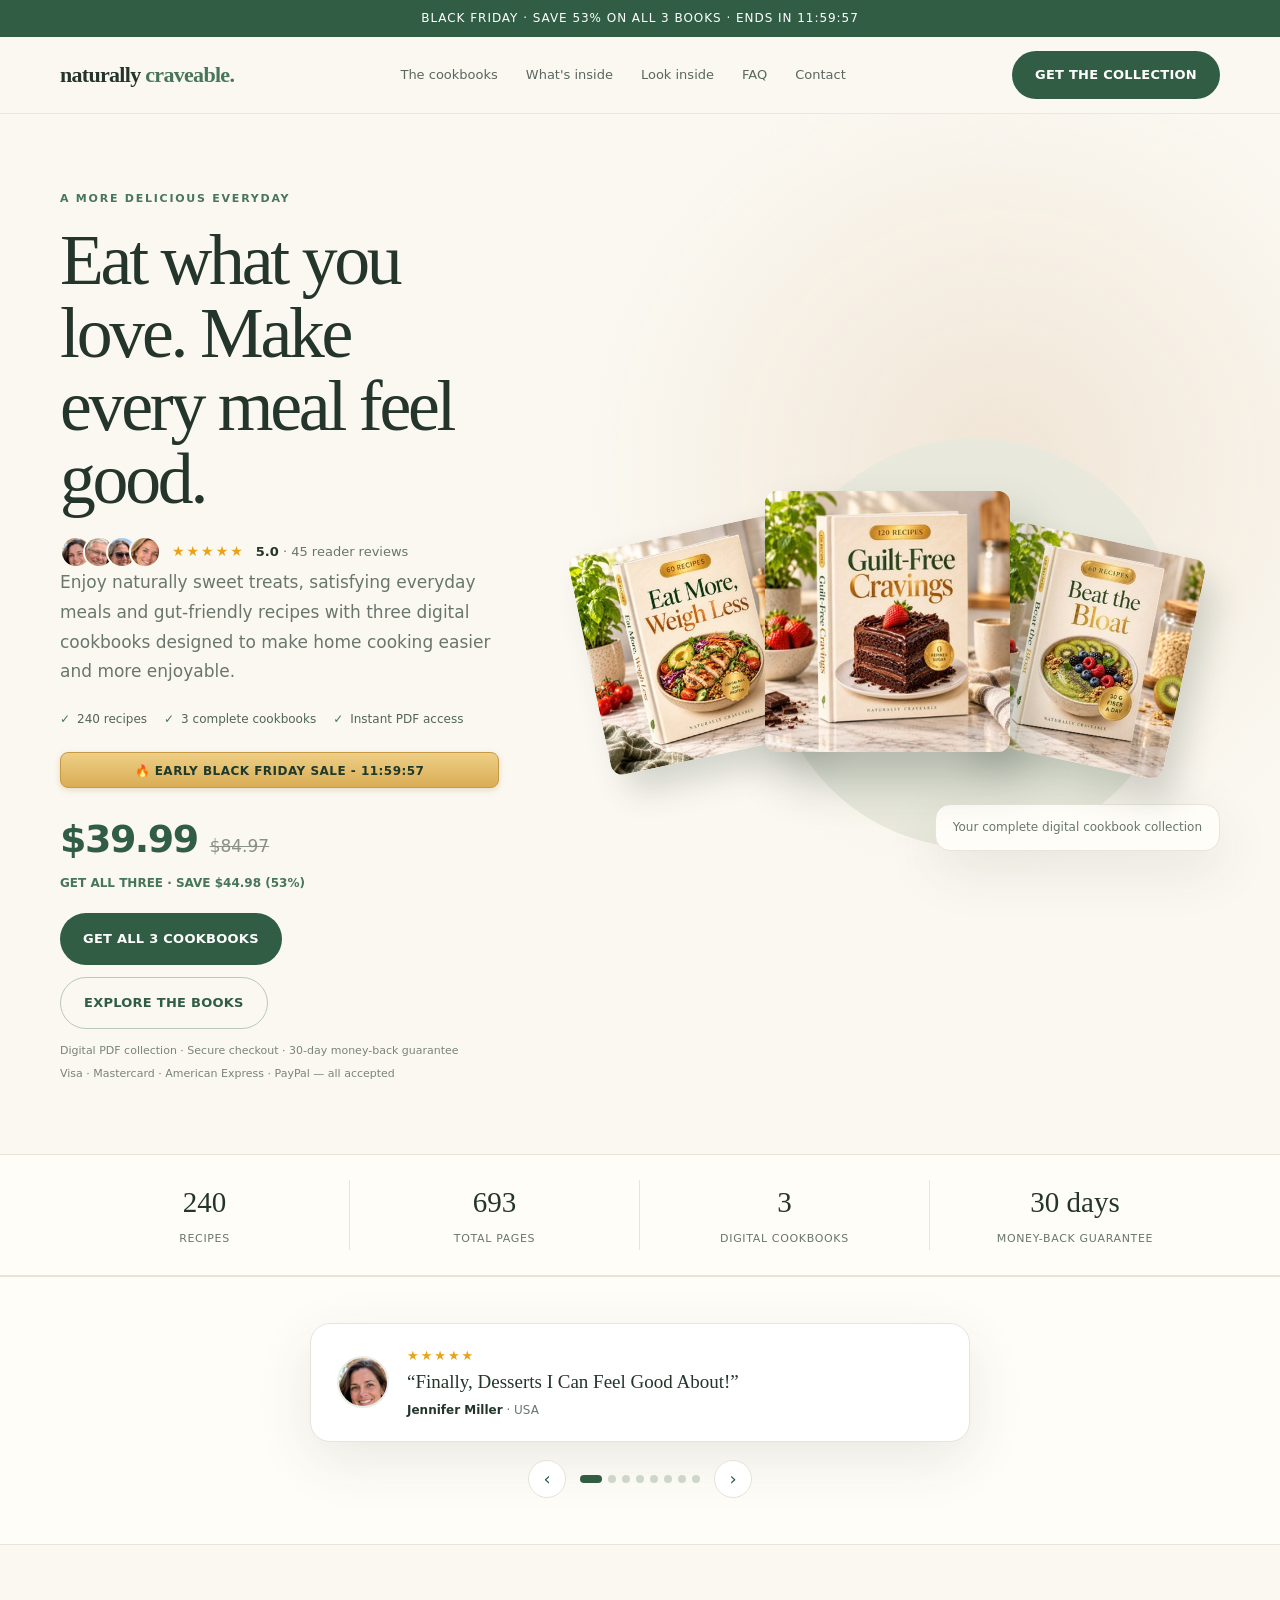
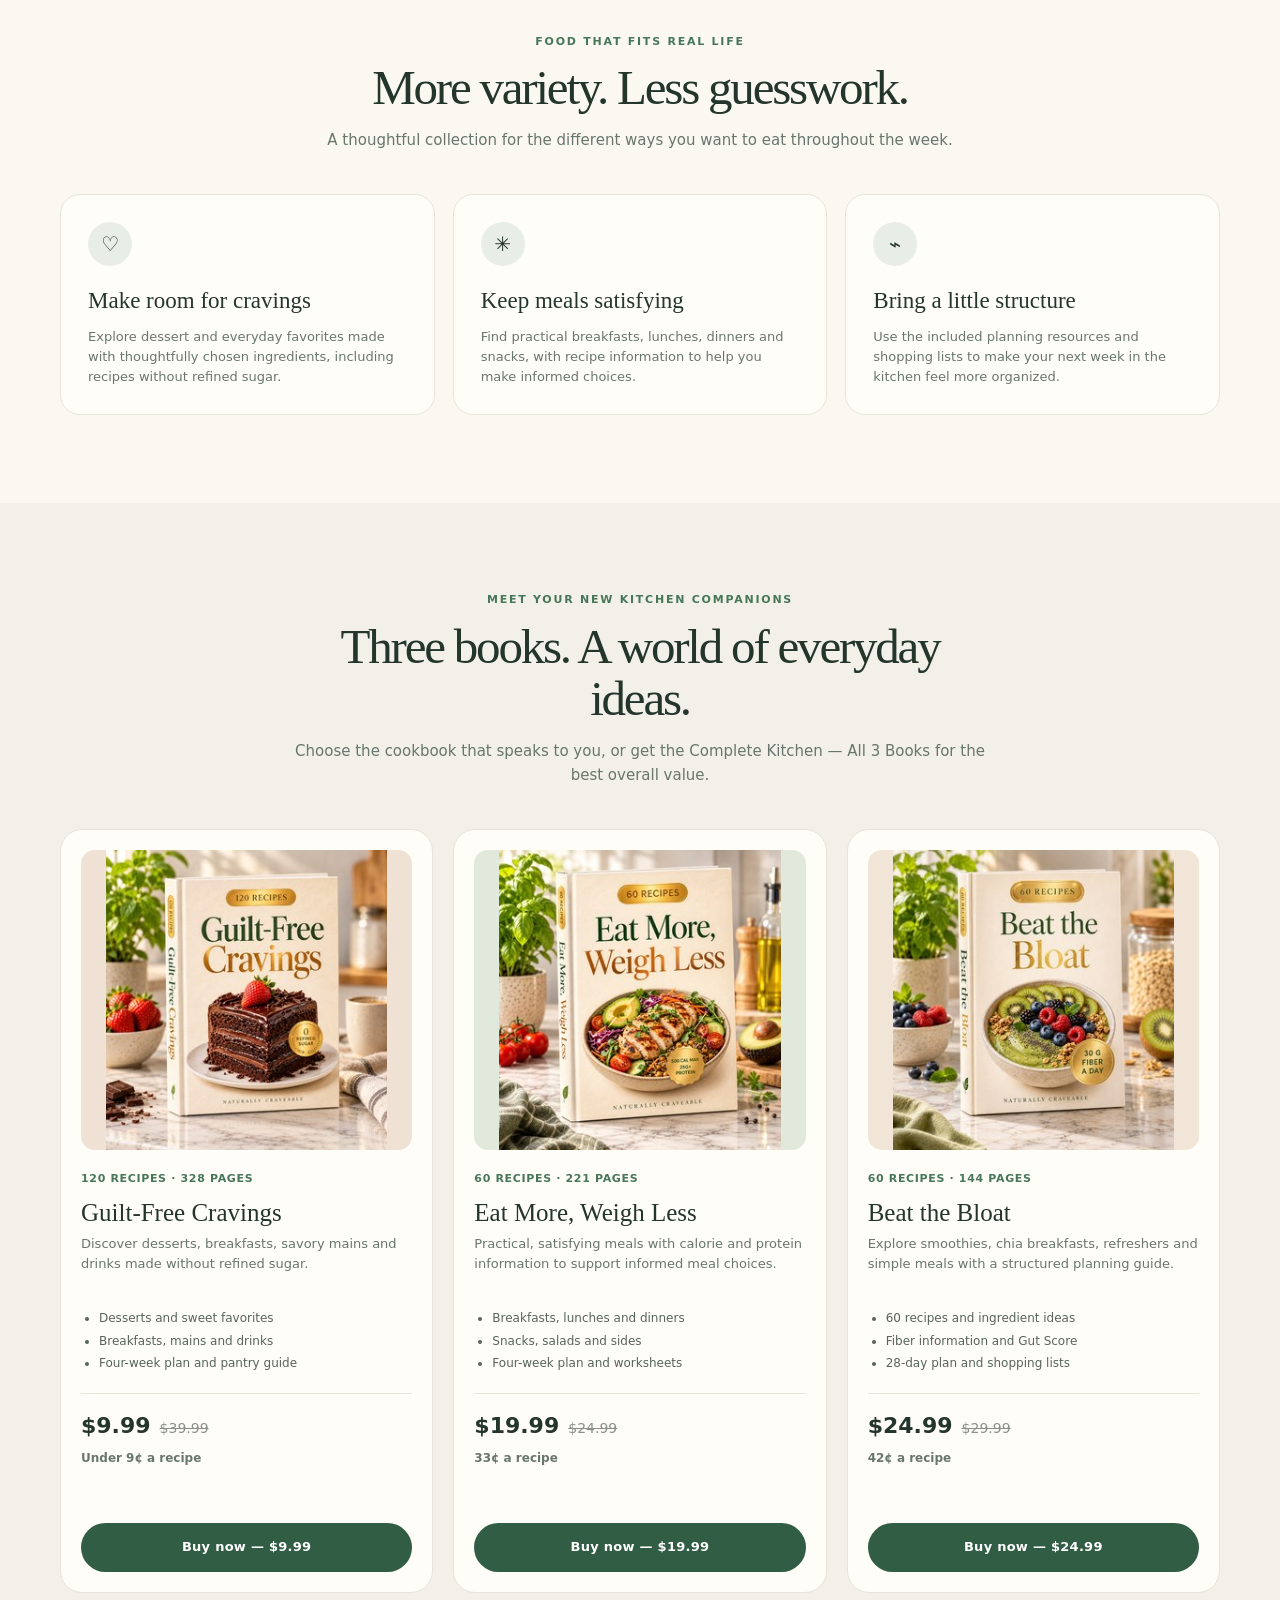
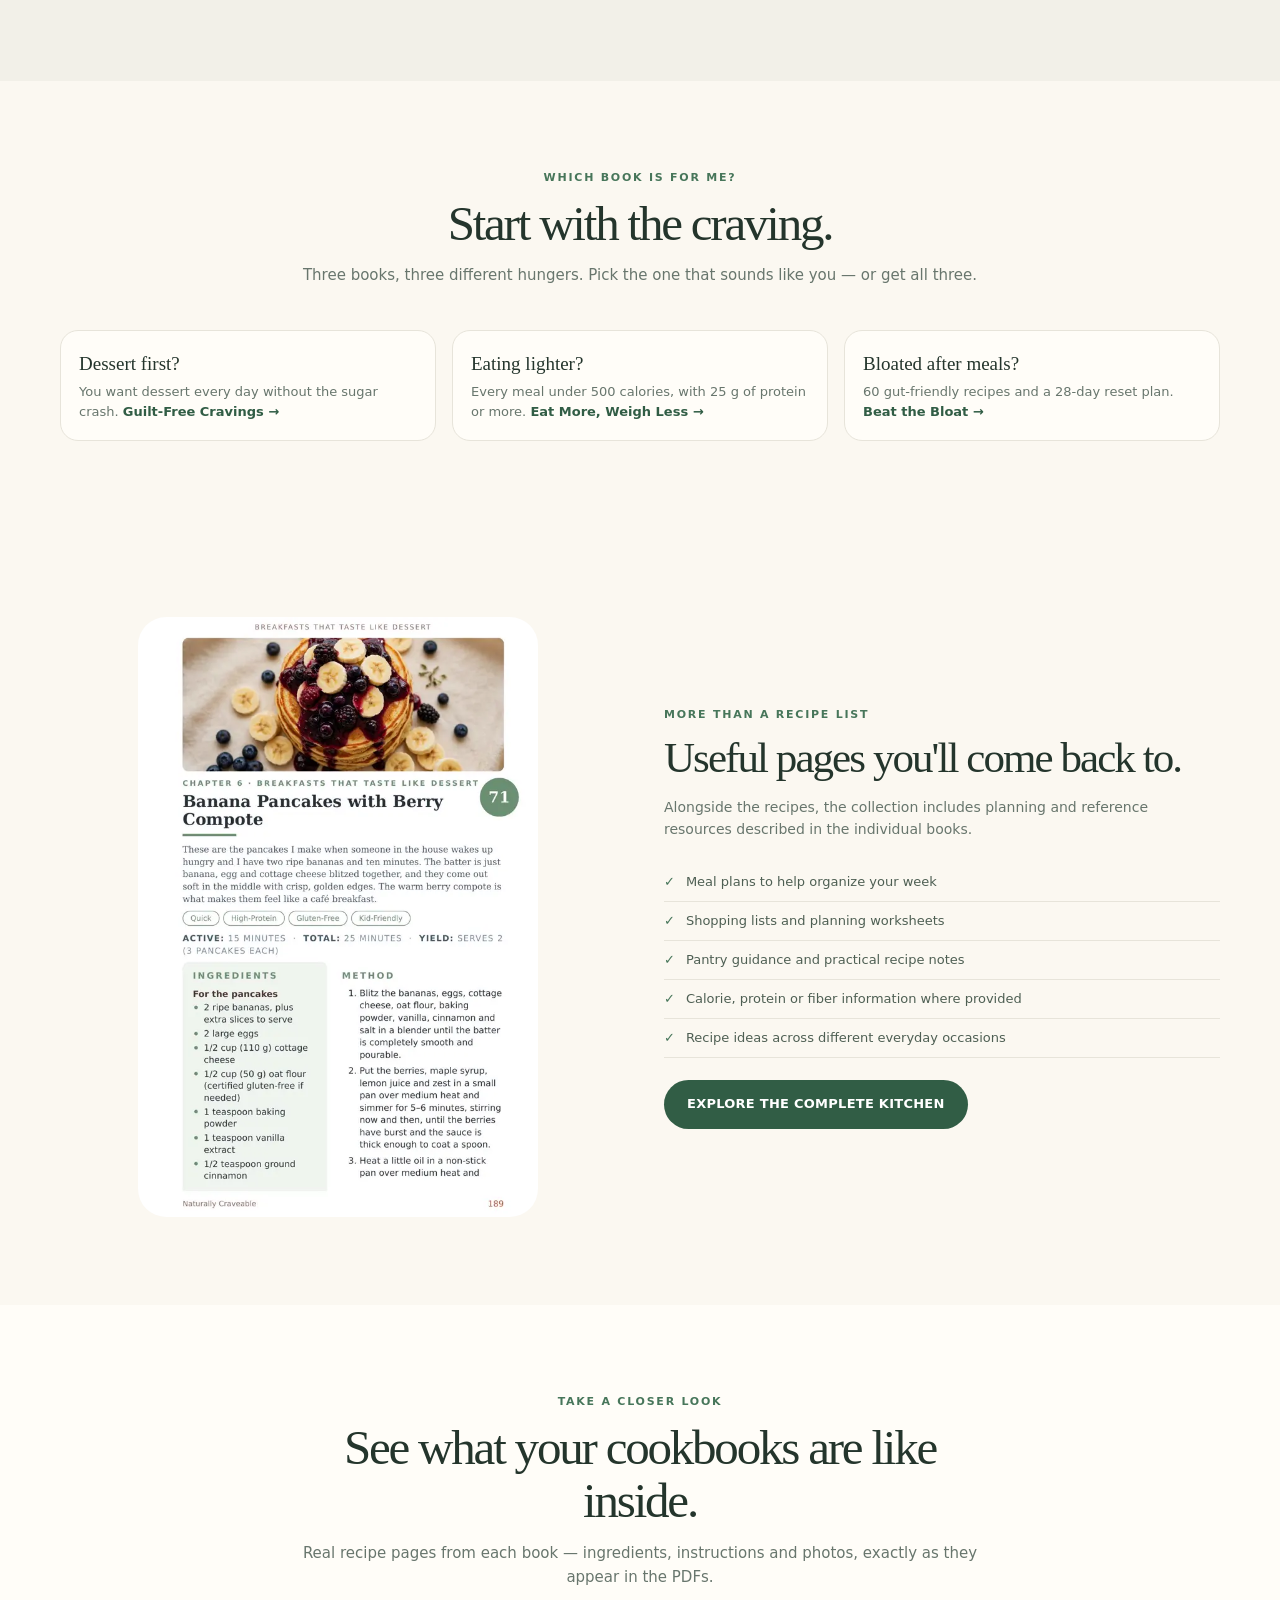
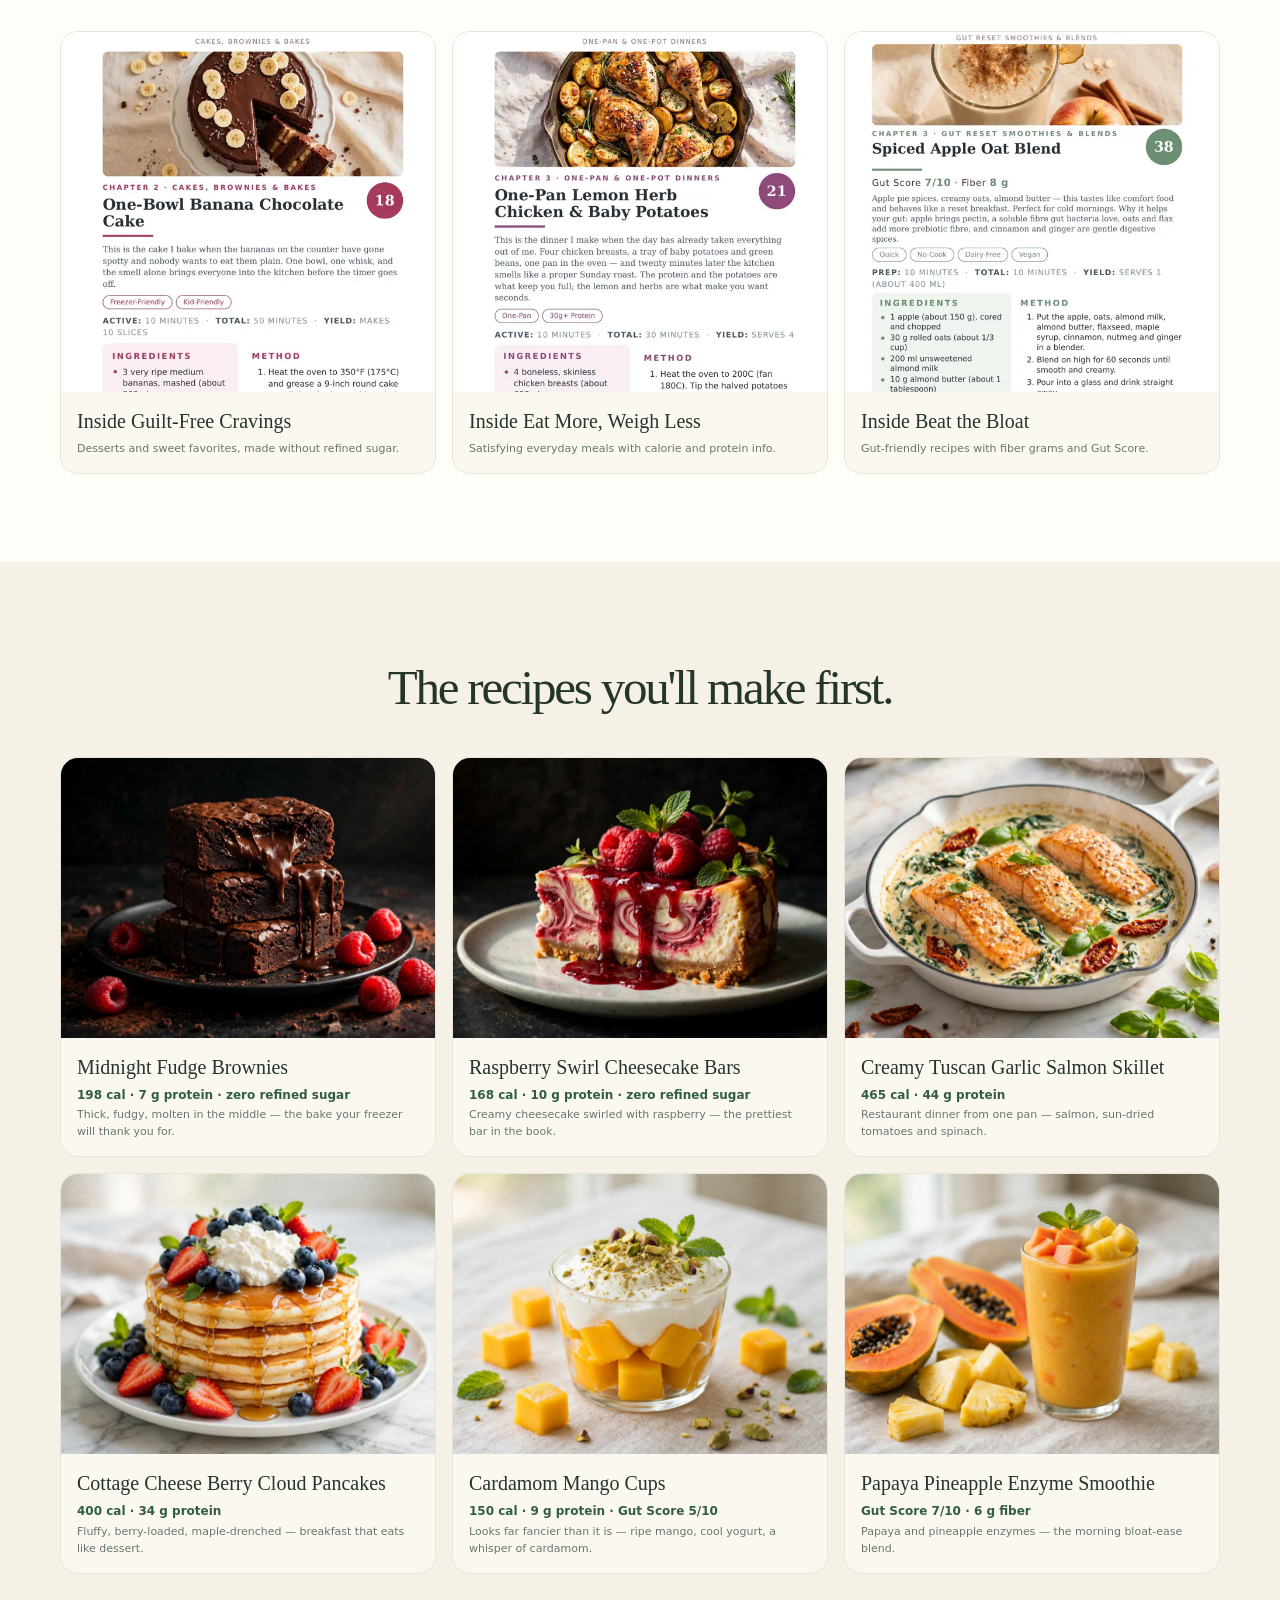
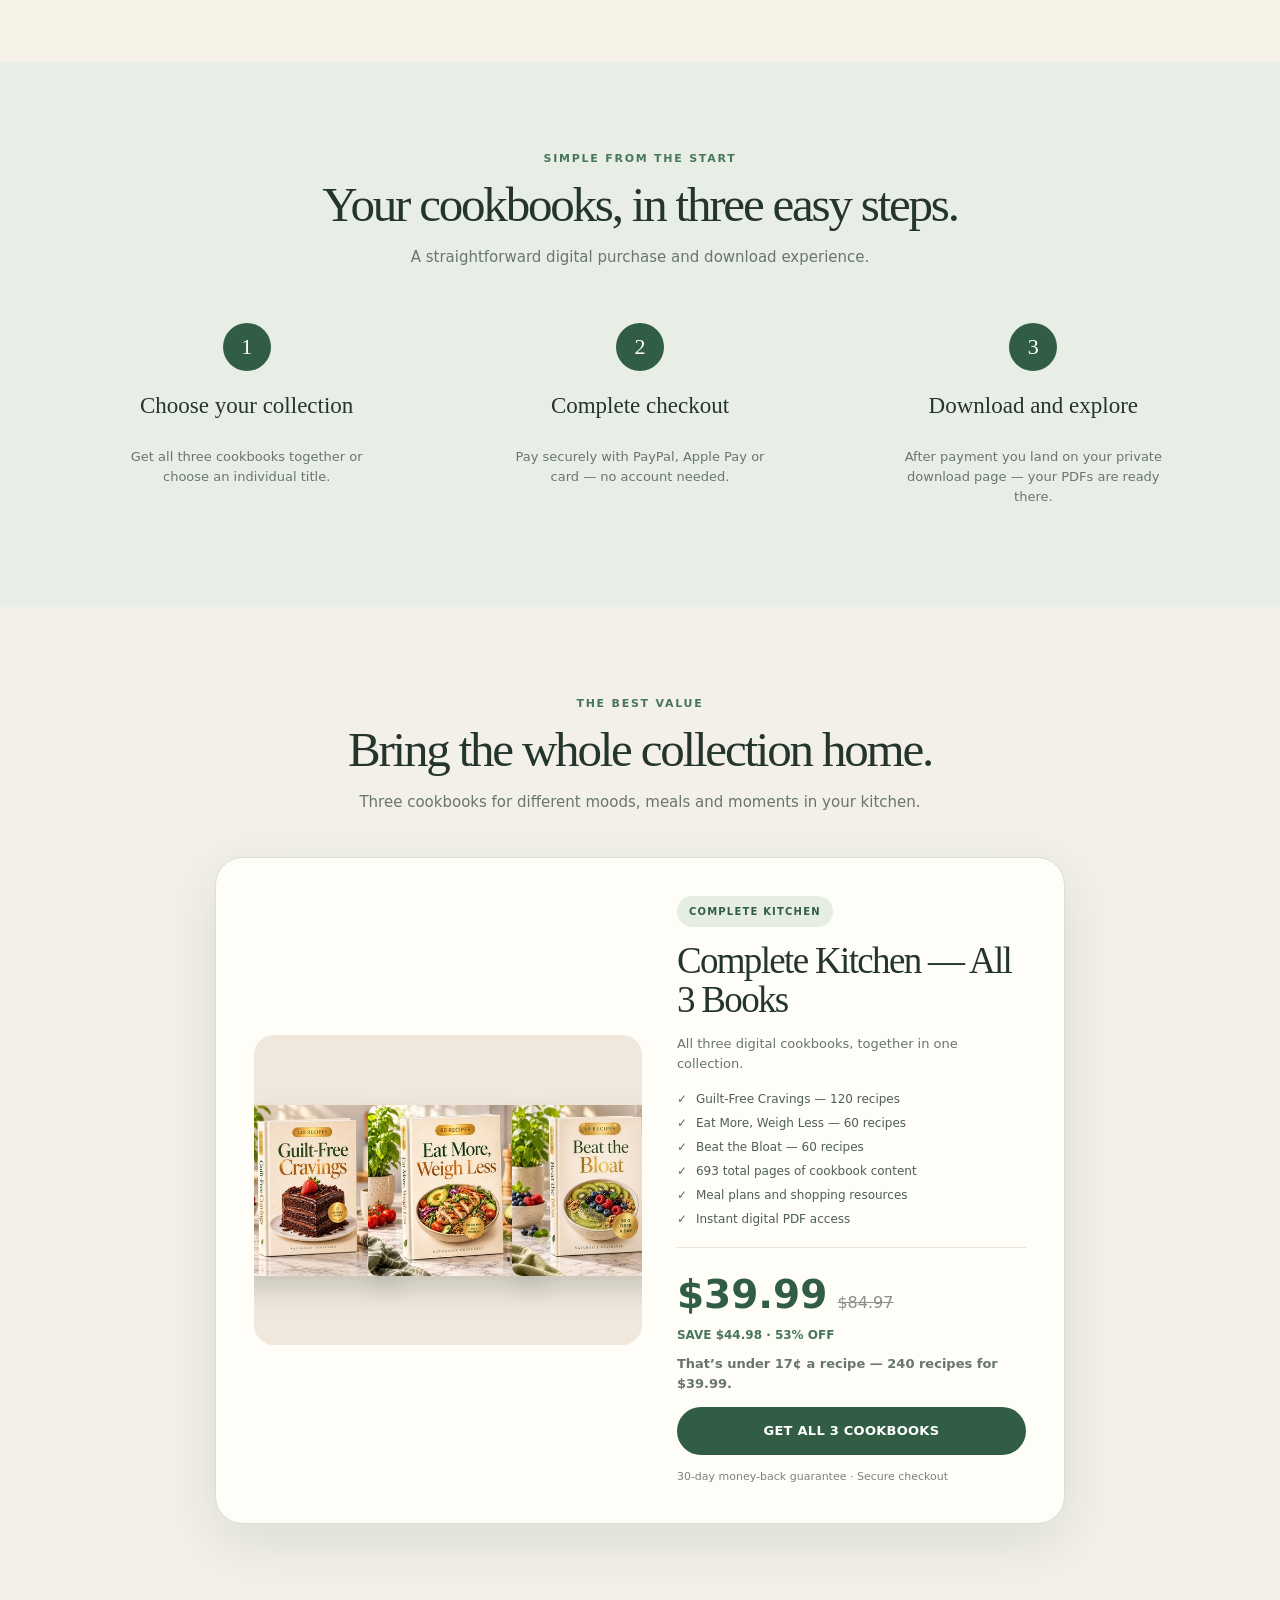
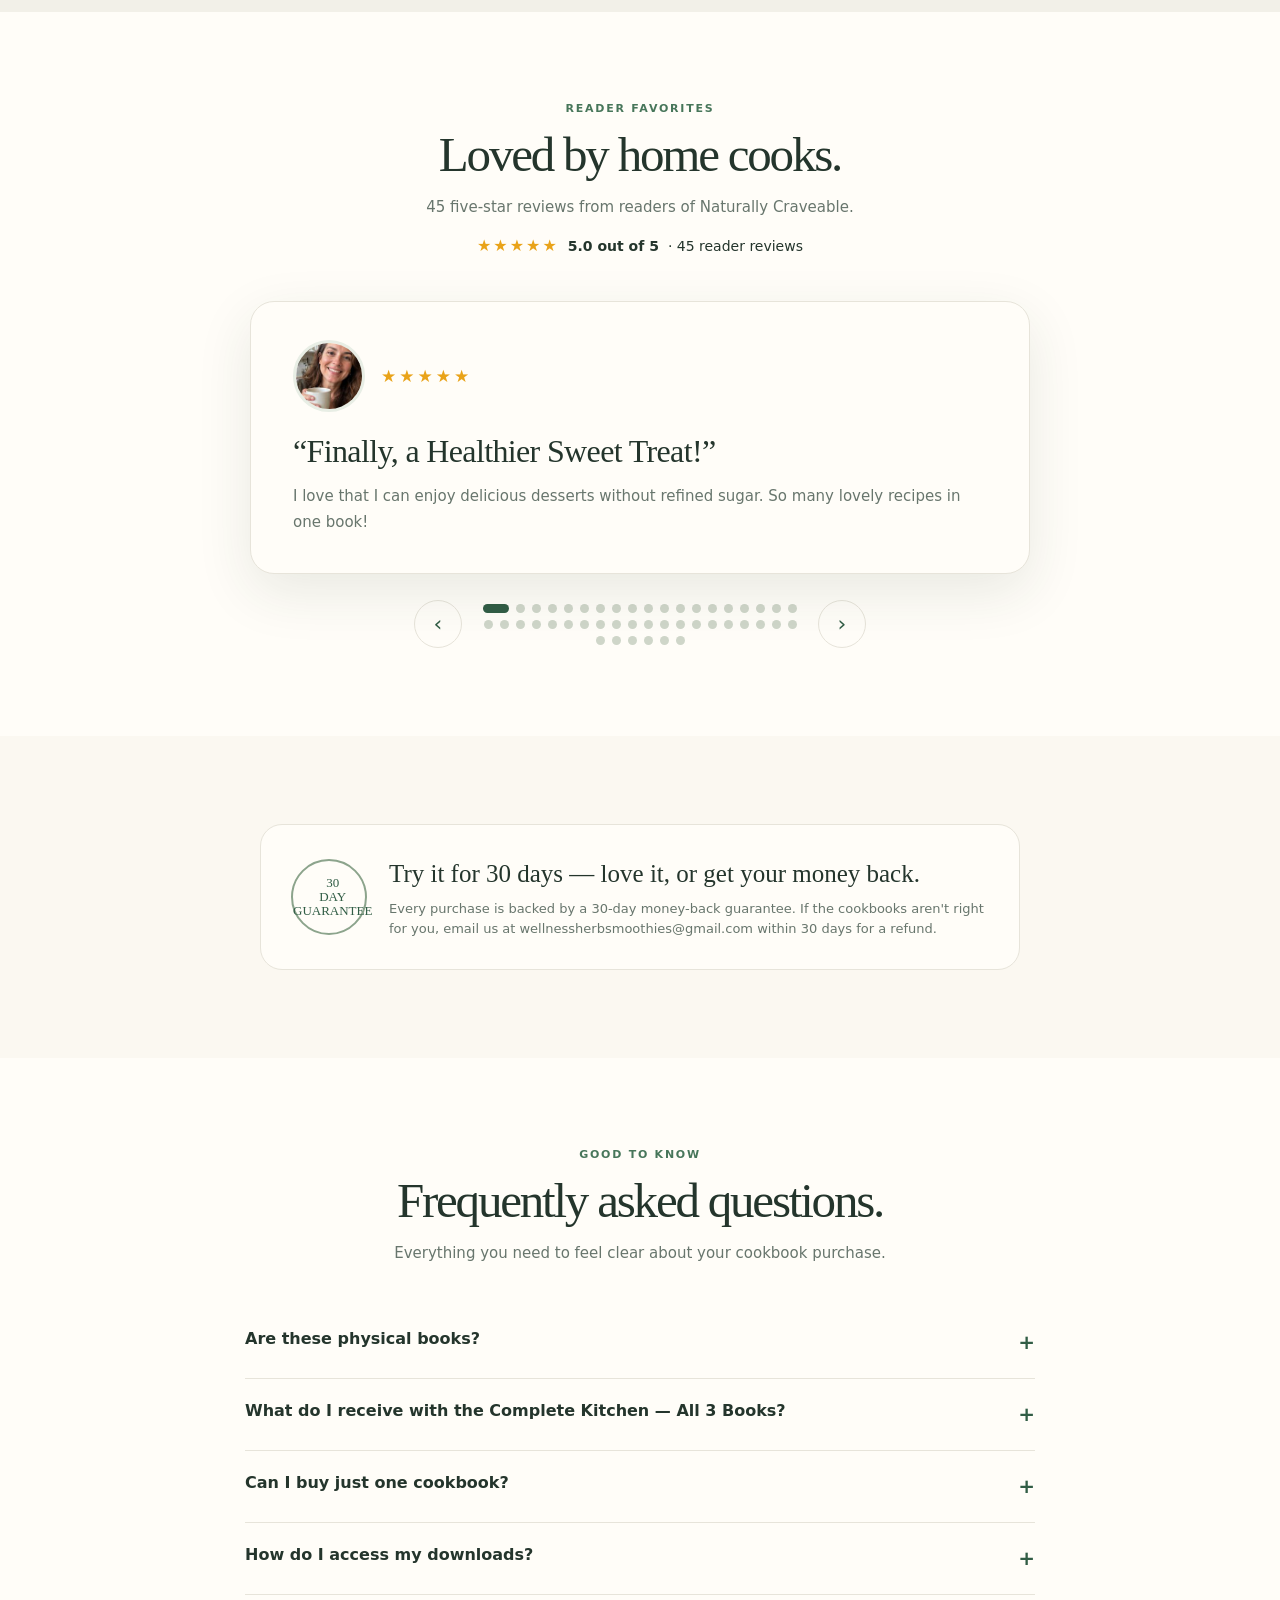
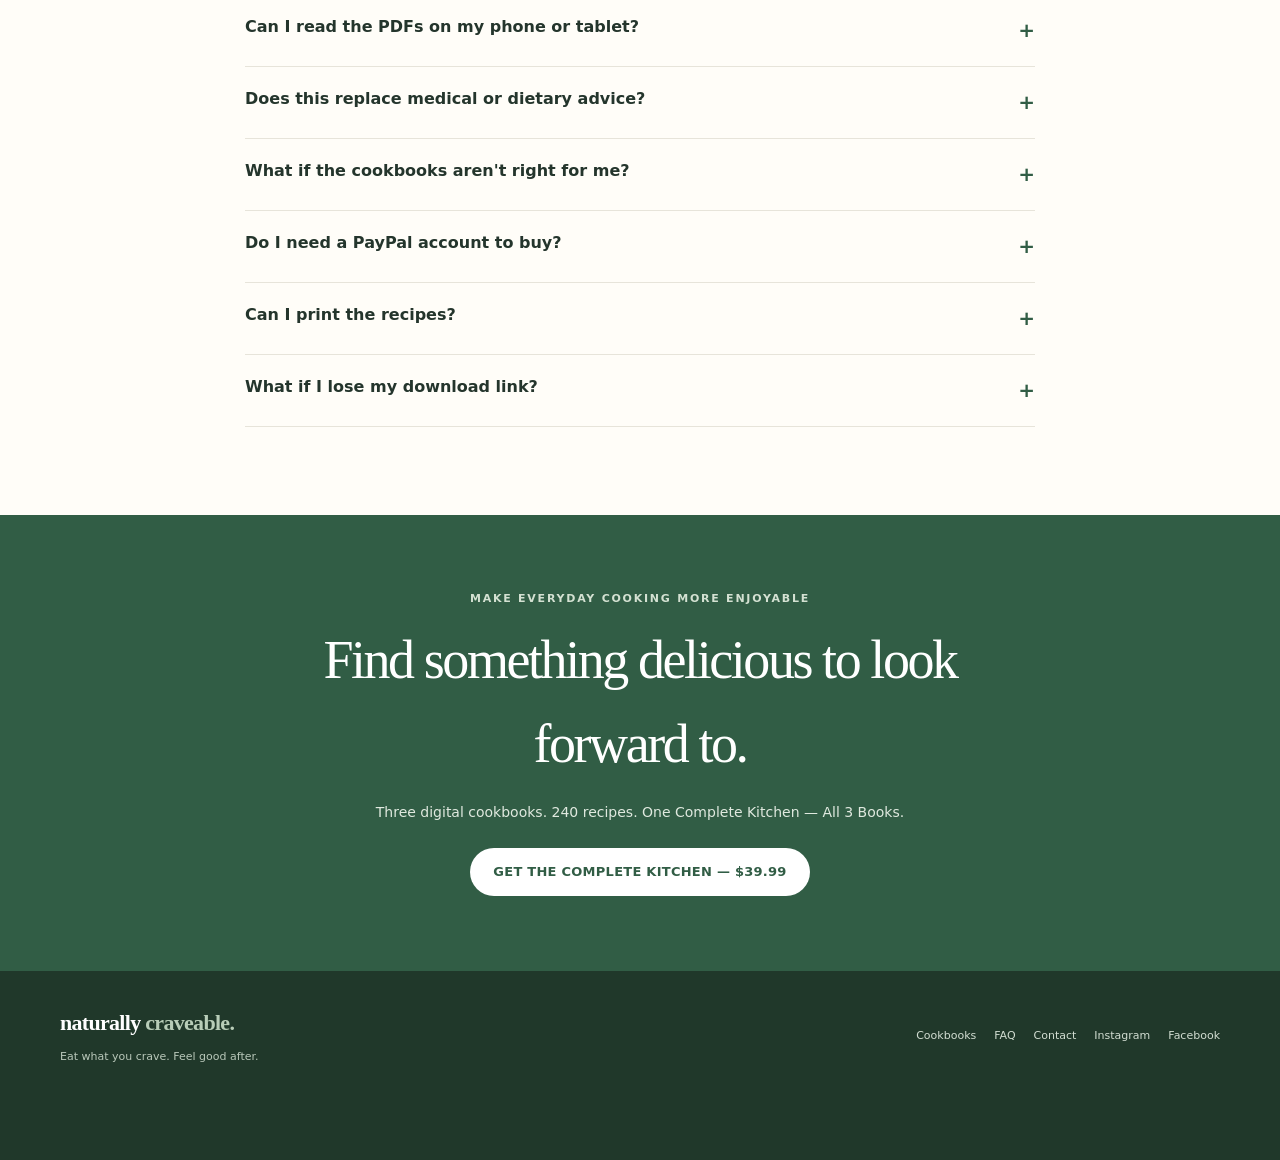
==== commit 5a3d2ec6: "Shop update" ====
--- a/index.html
+++ b/index.html
@@ -279,7 +279,7 @@
 </section>
 <section class="preview gallery-sec" id="gallery">
  <div class="wrap">
-  <div class="section-head"><div class="eyebrow">A taste of what's inside</div><h2>The recipes you'll make first.</h2><p>Real recipes from all three books — photographed to make your mouth water. Every one is in its book, with full ingredients, method and nutrition.</p></div>
+  <div class="section-head"><h2>The recipes you'll make first.</h2></div>
   <div class="preview-grid">
    <article class="preview-card"><div class="preview-img gallery-img"><img src="assets/gallery-b1-brownies.webp" alt="Midnight Fudge Brownies — thick fudge brownies with molten chocolate centre" loading="lazy"></div><h3>Midnight Fudge Brownies</h3><p class="macro">198 cal · 7 g protein · zero refined sugar</p><p>Thick, fudgy, molten in the middle — the bake your freezer will thank you for.</p></article>
    <article class="preview-card"><div class="preview-img gallery-img"><img src="assets/gallery-b1-cheesecake-bars.webp" alt="Raspberry Swirl Cheesecake Bars — creamy cheesecake with raspberry coulis" loading="lazy"></div><h3>Raspberry Swirl Cheesecake Bars</h3><p class="macro">168 cal · 10 g protein · zero refined sugar</p><p>Creamy cheesecake swirled with raspberry — the prettiest bar in the book.</p></article>
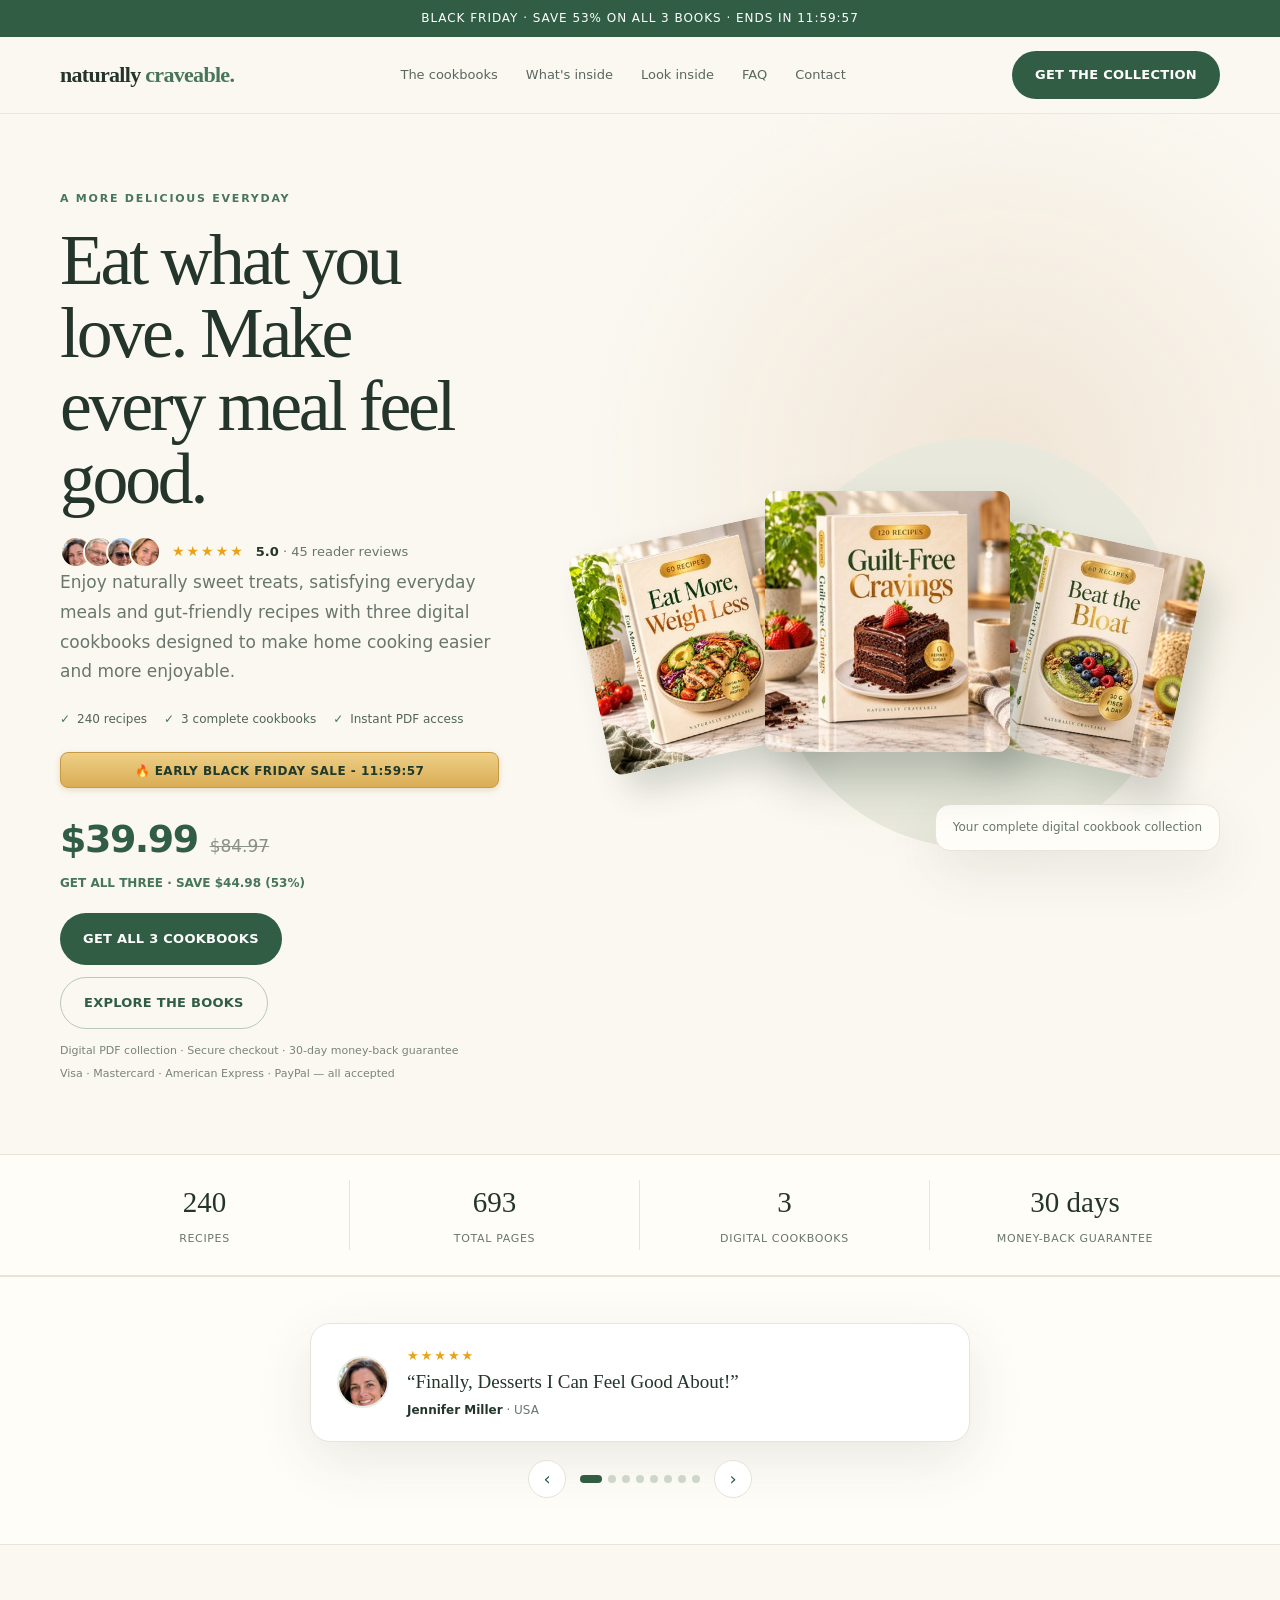
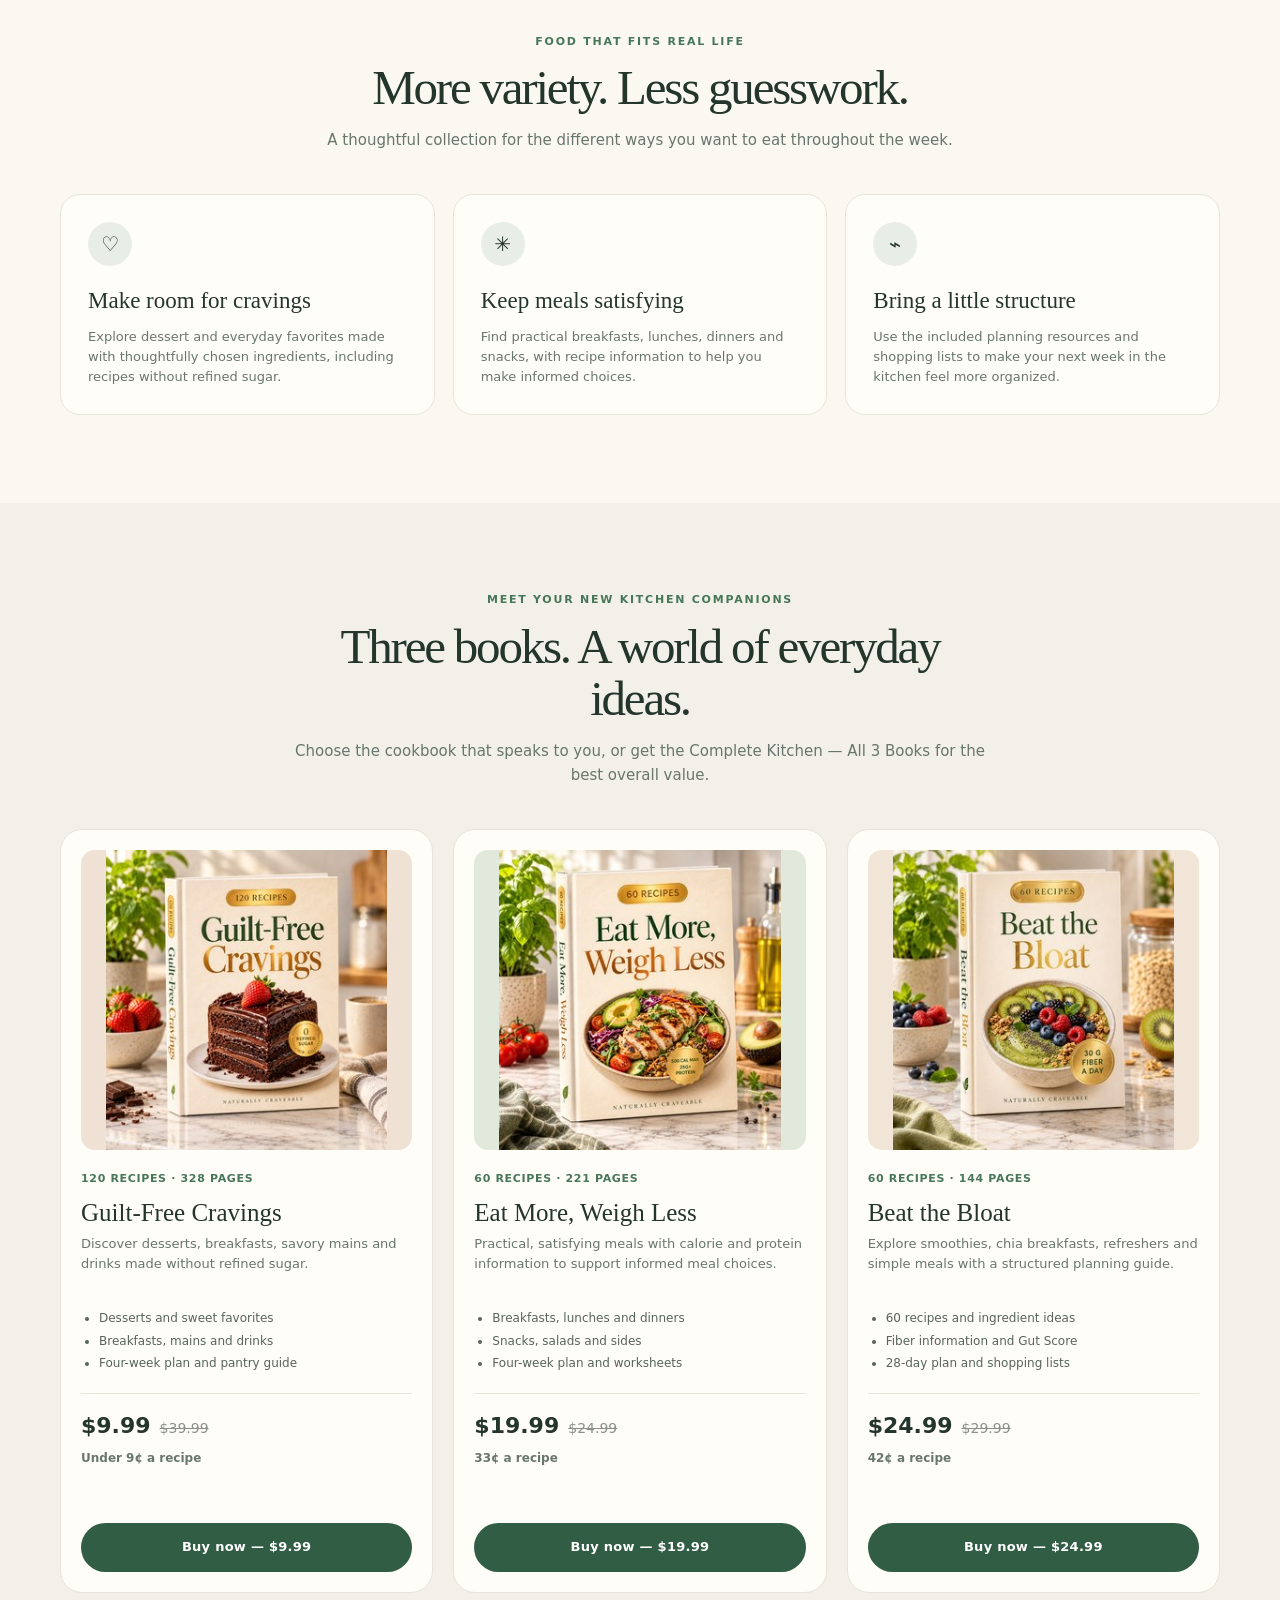
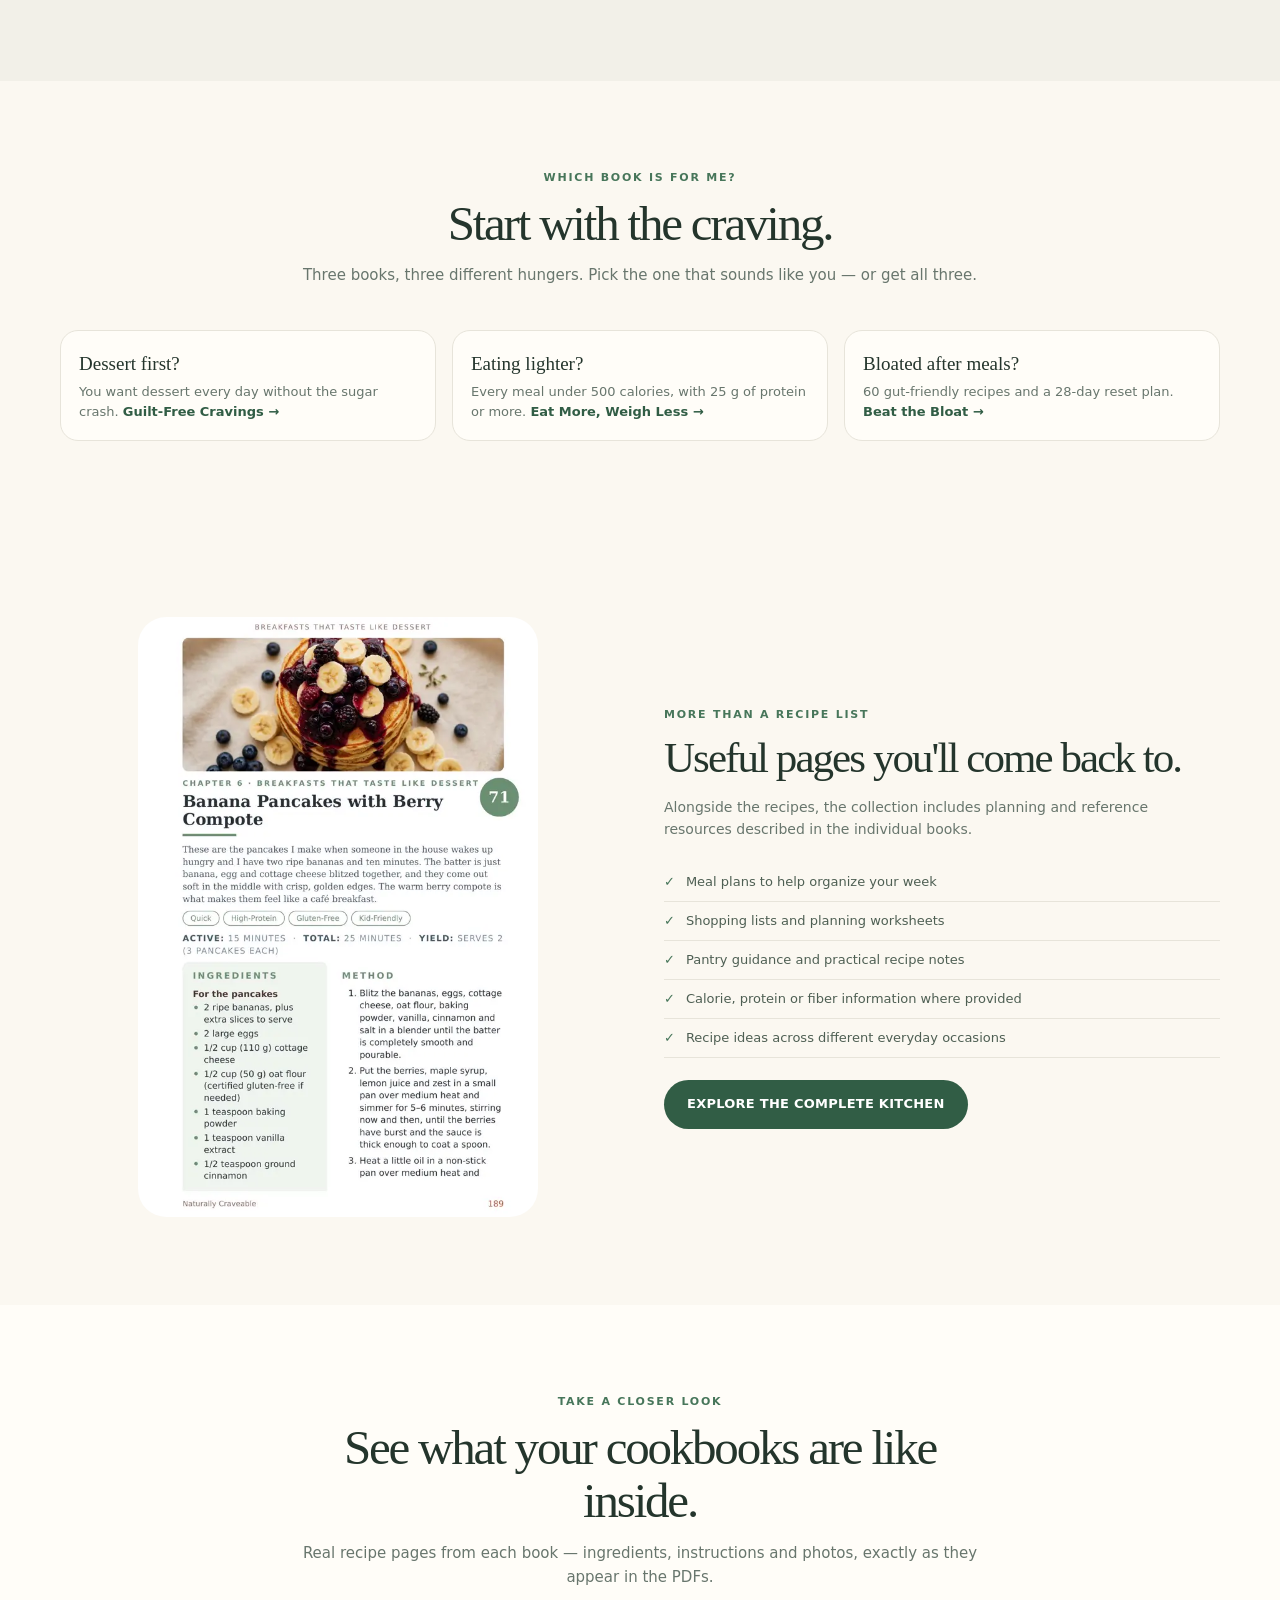
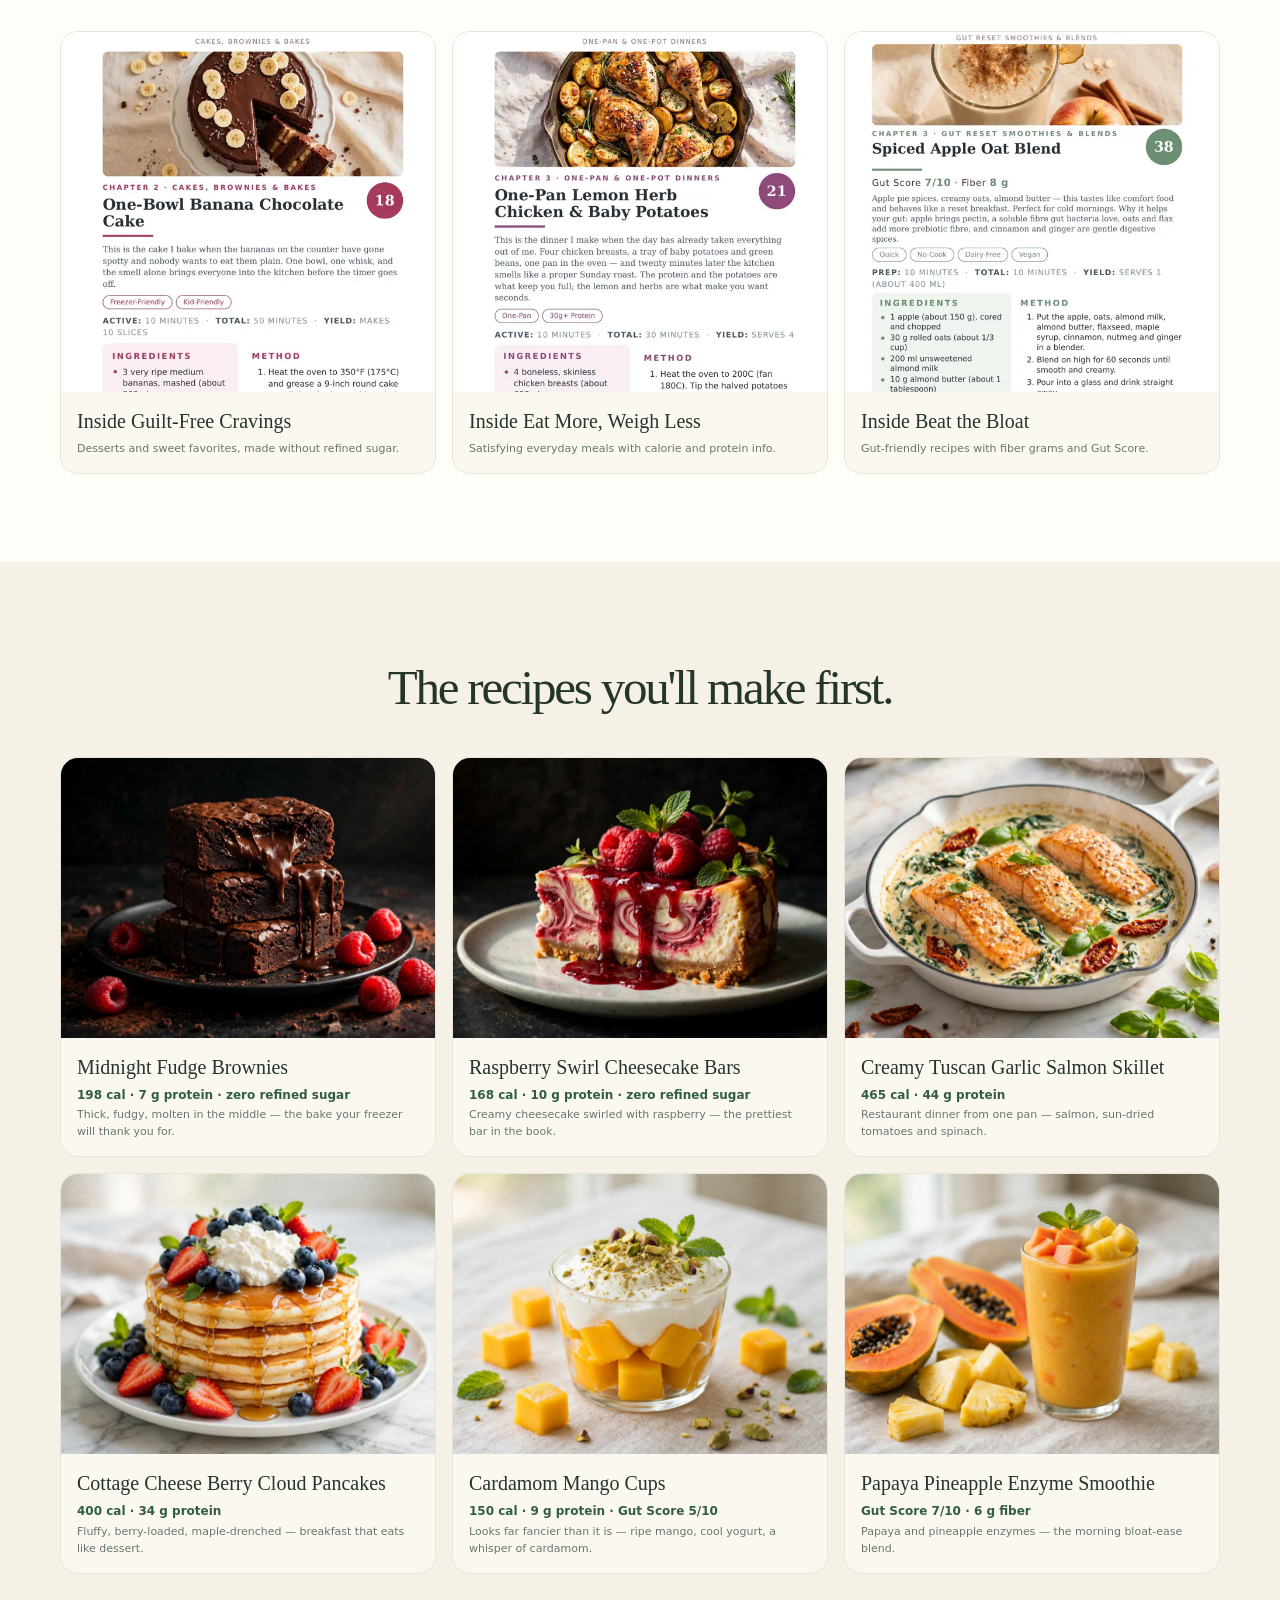
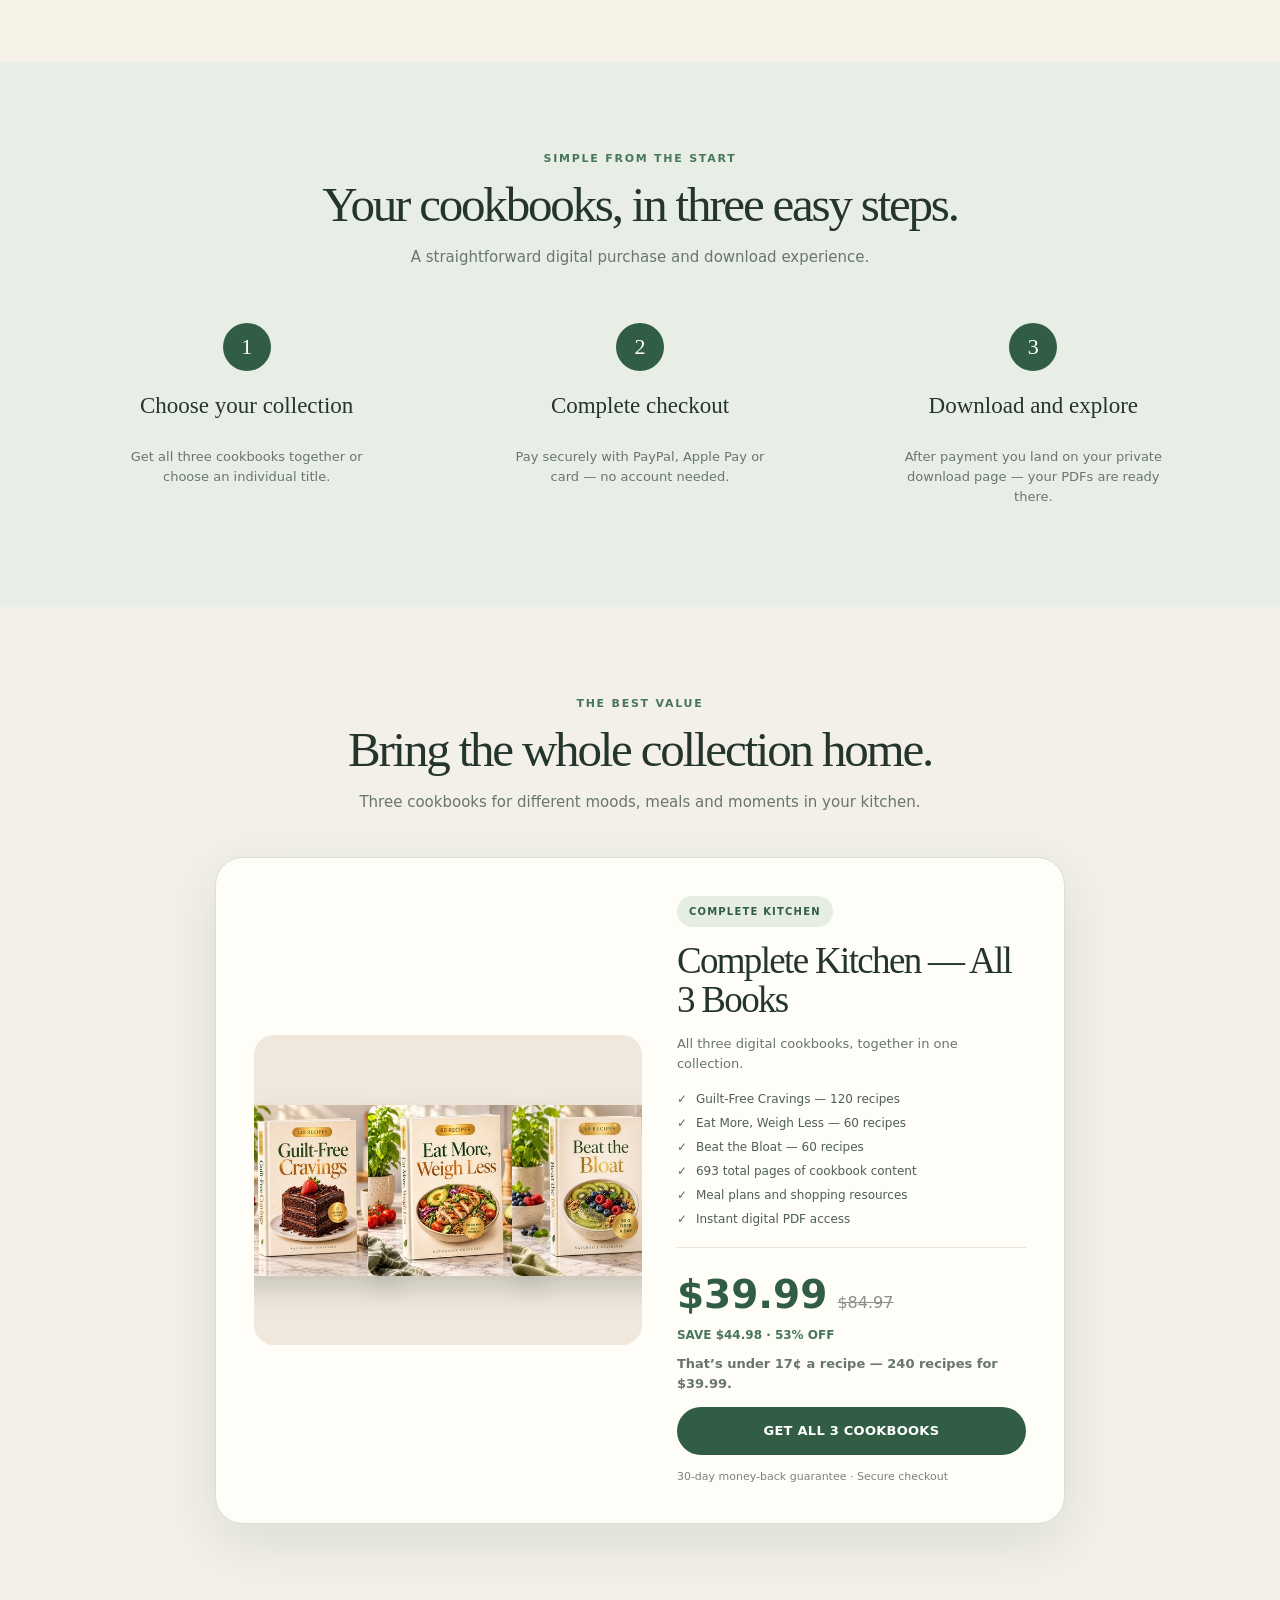
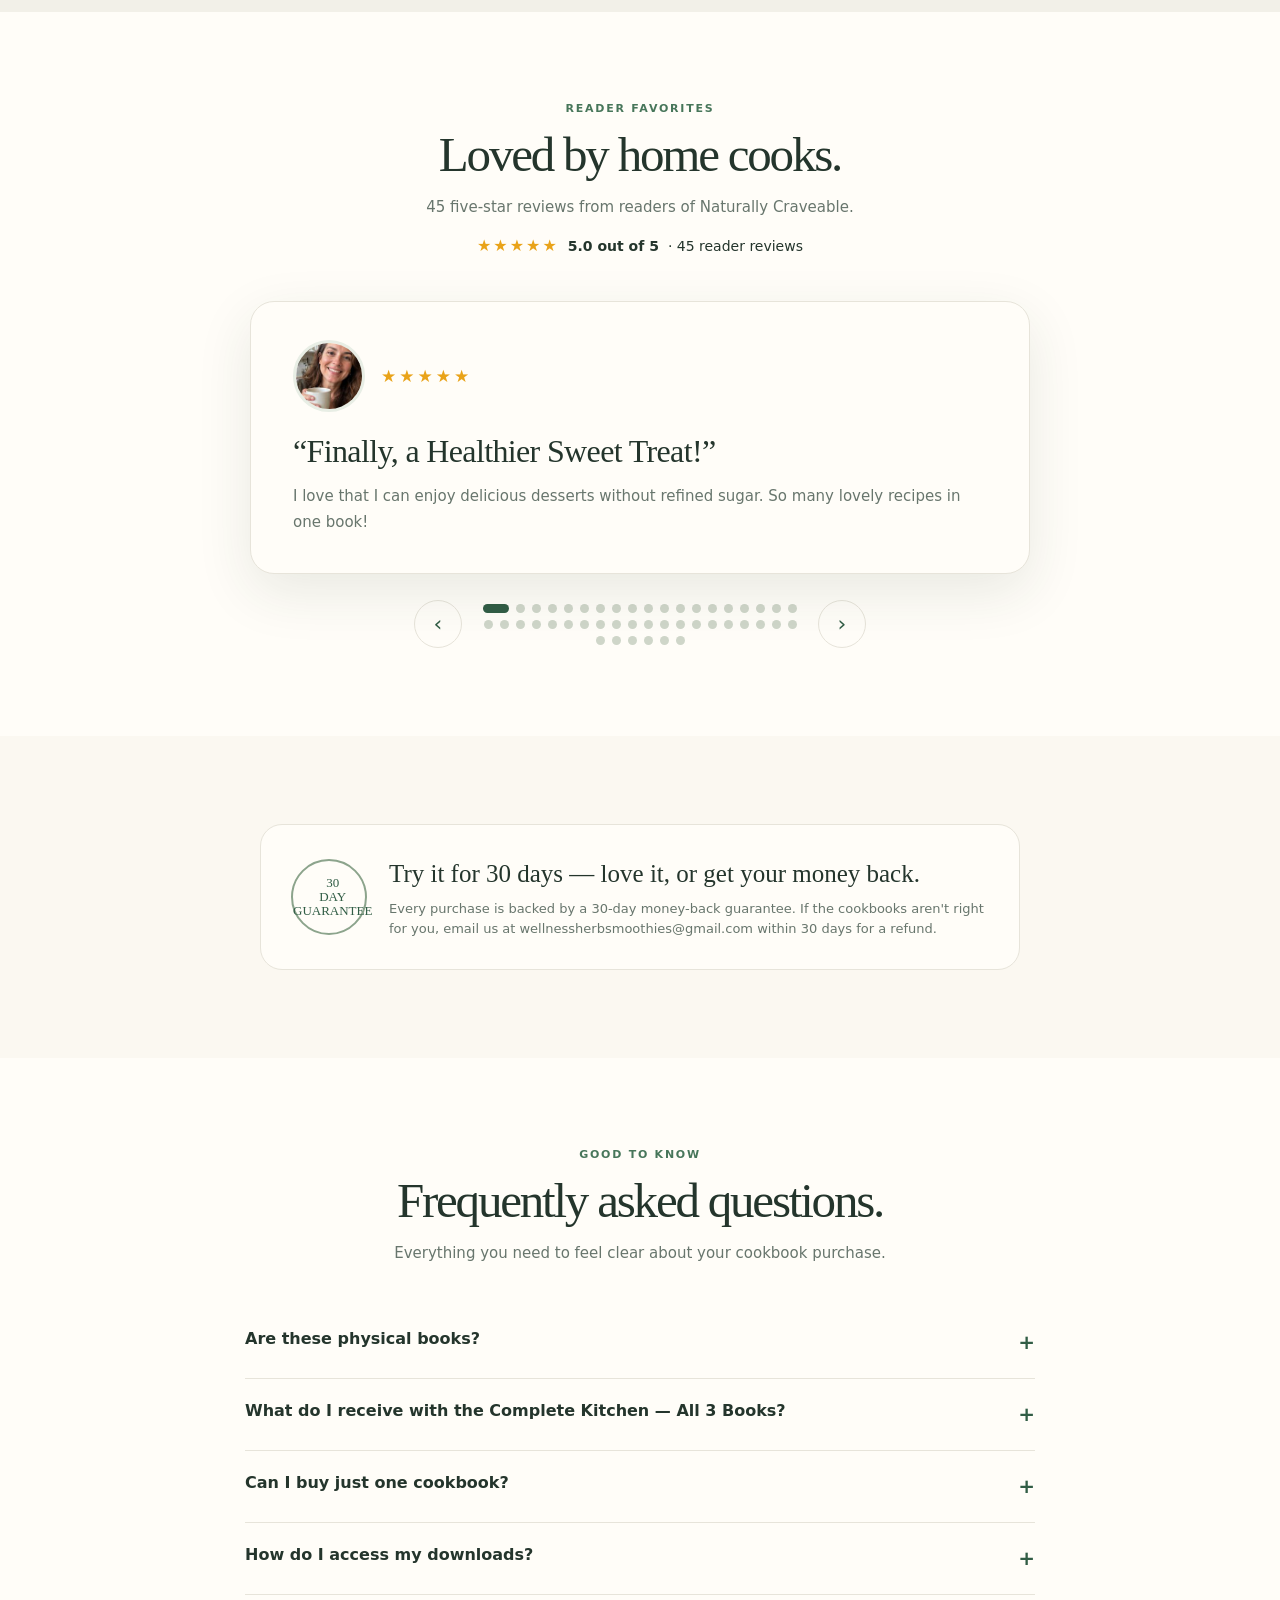
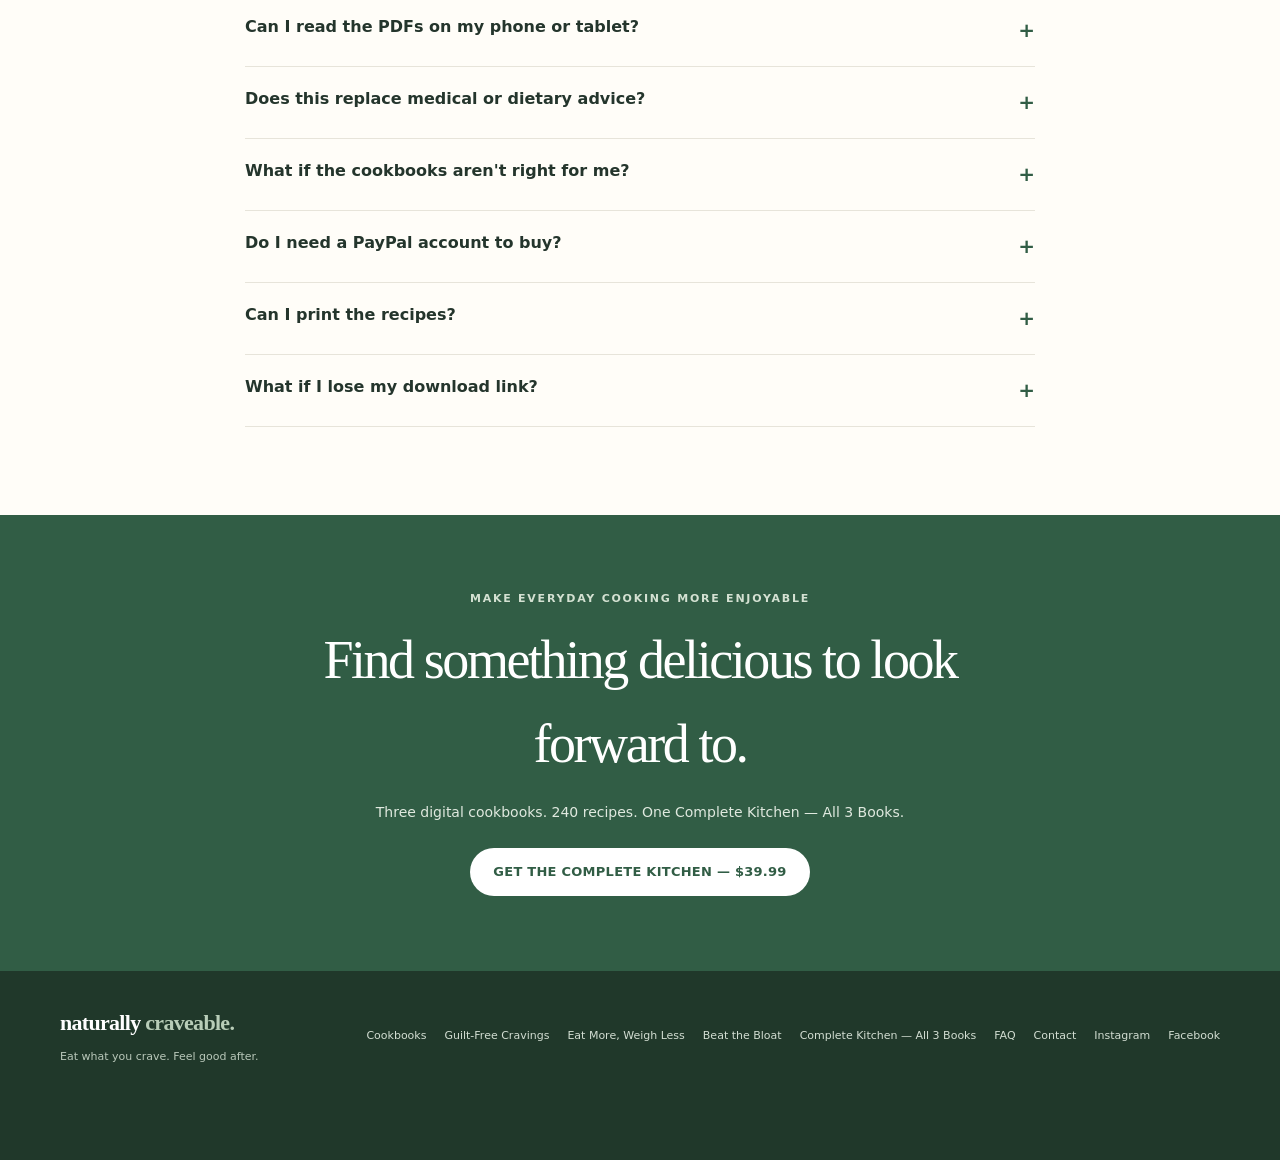
==== commit e9b28fc0: "Shop update" ====
--- a/index.html
+++ b/index.html
@@ -12,20 +12,20 @@
 <link rel="apple-touch-icon" sizes="180x180" href="apple-touch-icon.png">
 <title>Naturally Craveable — Eat What You Love | 240 Recipes in 3 Books</title>
 <meta name="description" content="Three thoughtfully designed digital cookbooks with 240 recipes for desserts, everyday meals and gut-friendly cooking. Instant PDF download, 30-day money-back guarantee.">
-<link rel="canonical" href="https://craveable.click/">
-<script type="application/ld+json">{"@context": "https://schema.org", "@type": "Product", "name": "Naturally Craveable: Complete Kitchen — All 3 Books", "image": "https://craveable.click/assets/cover-bundle.jpg", "description": "Three thoughtfully designed digital cookbooks with 240 recipes for desserts, everyday meals and gut-friendly cooking. Instant PDF download, 30-day money-back guarantee.", "brand": {"@type": "Brand", "name": "Naturally Craveable"}, "aggregateRating": {"@type": "AggregateRating", "ratingValue": "5.0", "reviewCount": "45"}, "offers": {"@type": "Offer", "url": "https://craveable.click/", "priceCurrency": "USD", "price": "39.99", "availability": "https://schema.org/InStock"}}</script>
+<link rel="canonical" href="https://crave.thewellnessherb.com/">
+<script type="application/ld+json">{"@context": "https://schema.org", "@type": "Product", "name": "Naturally Craveable: Complete Kitchen — All 3 Books", "image": "https://crave.thewellnessherb.com/assets/cover-bundle.jpg", "description": "Three thoughtfully designed digital cookbooks with 240 recipes for desserts, everyday meals and gut-friendly cooking. Instant PDF download, 30-day money-back guarantee.", "brand": {"@type": "Brand", "name": "Naturally Craveable"}, "aggregateRating": {"@type": "AggregateRating", "ratingValue": "5.0", "reviewCount": "45"}, "offers": {"@type": "Offer", "url": "https://crave.thewellnessherb.com/", "priceCurrency": "USD", "price": "39.99", "availability": "https://schema.org/InStock"}}</script>
 <meta property="og:type" content="website">
 <meta property="og:site_name" content="Naturally Craveable">
 <meta property="og:title" content="Eat what you love. Make every meal feel good.">
 <meta property="og:description" content="240 recipes in 3 books — desserts, weight-loss meals, gut reset. Instant PDF download.">
-<meta property="og:url" content="https://craveable.click/">
-<meta property="og:image" content="https://craveable.click/assets/cover-900.jpg">
+<meta property="og:url" content="https://crave.thewellnessherb.com/">
+<meta property="og:image" content="https://crave.thewellnessherb.com/assets/cover-900.jpg">
 <meta property="og:image:width" content="900">
 <meta property="og:image:height" content="1350">
 <meta name="twitter:card" content="summary_large_image">
 <meta name="twitter:title" content="Naturally Craveable — Eat what you love. Make every meal feel good.">
 <meta name="twitter:description" content="240 recipes in 3 books. Instant PDF download.">
-<meta name="twitter:image" content="https://craveable.click/assets/cover-900.jpg">
+<meta name="twitter:image" content="https://crave.thewellnessherb.com/assets/cover-900.jpg">
 <style>
 :root{
  --ink:#24352c;--muted:#68766d;--green:#315d45;--green2:#47765a;--sage:#e8eee5;
@@ -396,7 +396,7 @@
  <div class="wrap"><div class="eyebrow">Make everyday cooking more enjoyable</div><h2>Find something delicious to look forward to.</h2><p>Three digital cookbooks. 240 recipes. One Complete Kitchen — All 3 Books.</p><a class="btn" href="#bundle">GET THE COMPLETE KITCHEN — $39.99</a></div>
 </section>
 </main>
-<footer><div class="wrap footer-row"><div><a class="logo" href="#" style="color:#fff">naturally <span style="color:#b8cdb8">craveable.</span></a><p>Eat what you crave. Feel good after.</p></div><div class="footer-links"><a href="#cookbooks">Cookbooks</a><a href="#faq">FAQ</a><a href="mailto:wellnessherbsmoothies@gmail.com">Contact</a><a href="https://www.instagram.com/naturallycraveable/">Instagram</a><a href="https://www.facebook.com/1446577765208772">Facebook</a></div></div></footer>
+<footer><div class="wrap footer-row"><div><a class="logo" href="#" style="color:#fff">naturally <span style="color:#b8cdb8">craveable.</span></a><p>Eat what you crave. Feel good after.</p></div><div class="footer-links"><a href="#cookbooks">Cookbooks</a><a href="https://crave.thewellnessherb.com/healthy-cravings.html">Guilt-Free Cravings</a><a href="https://crave.thewellnessherb.com/everyday-weight-loss-kitchen.html">Eat More, Weigh Less</a><a href="https://crave.thewellnessherb.com/gut-debloat-reset.html">Beat the Bloat</a><a href="https://crave.thewellnessherb.com/complete-collection.html">Complete Kitchen — All 3 Books</a><a href="#faq">FAQ</a><a href="mailto:wellnessherbsmoothies@gmail.com">Contact</a><a href="https://www.instagram.com/naturallycraveable/">Instagram</a><a href="https://www.facebook.com/1446577765208772">Facebook</a></div></div></footer>
 <div class="mobile-buy" id="mobileBuy"><div><small>COMPLETE KITCHEN · SAVE $44.98 · ENDS IN <span class="cd" style="font-variant-numeric:tabular-nums">12:00:00</span></small><span class="mini-price">$39.99</span></div><a class="btn" href="#bundle">GET ALL 3</a></div>
 <script>
 document.querySelectorAll('.faq-q').forEach(button=>button.addEventListener('click',()=>{
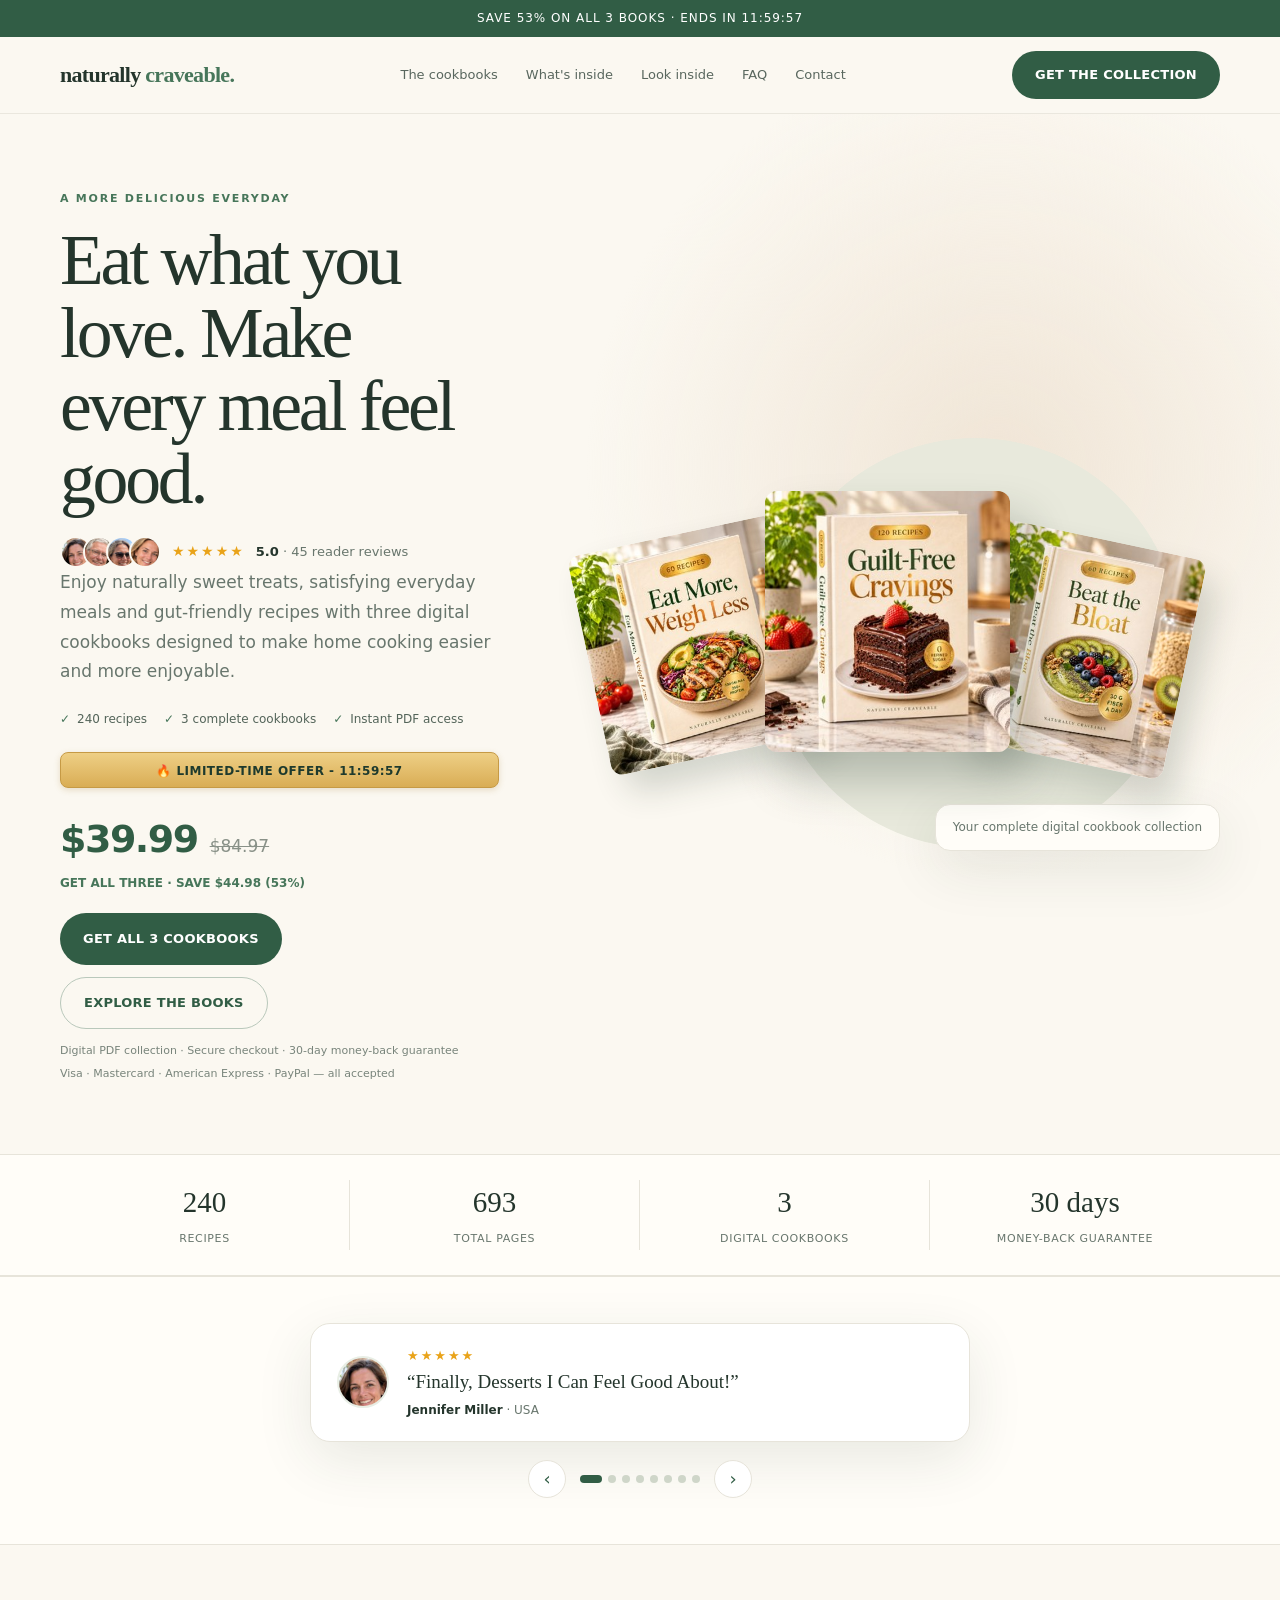
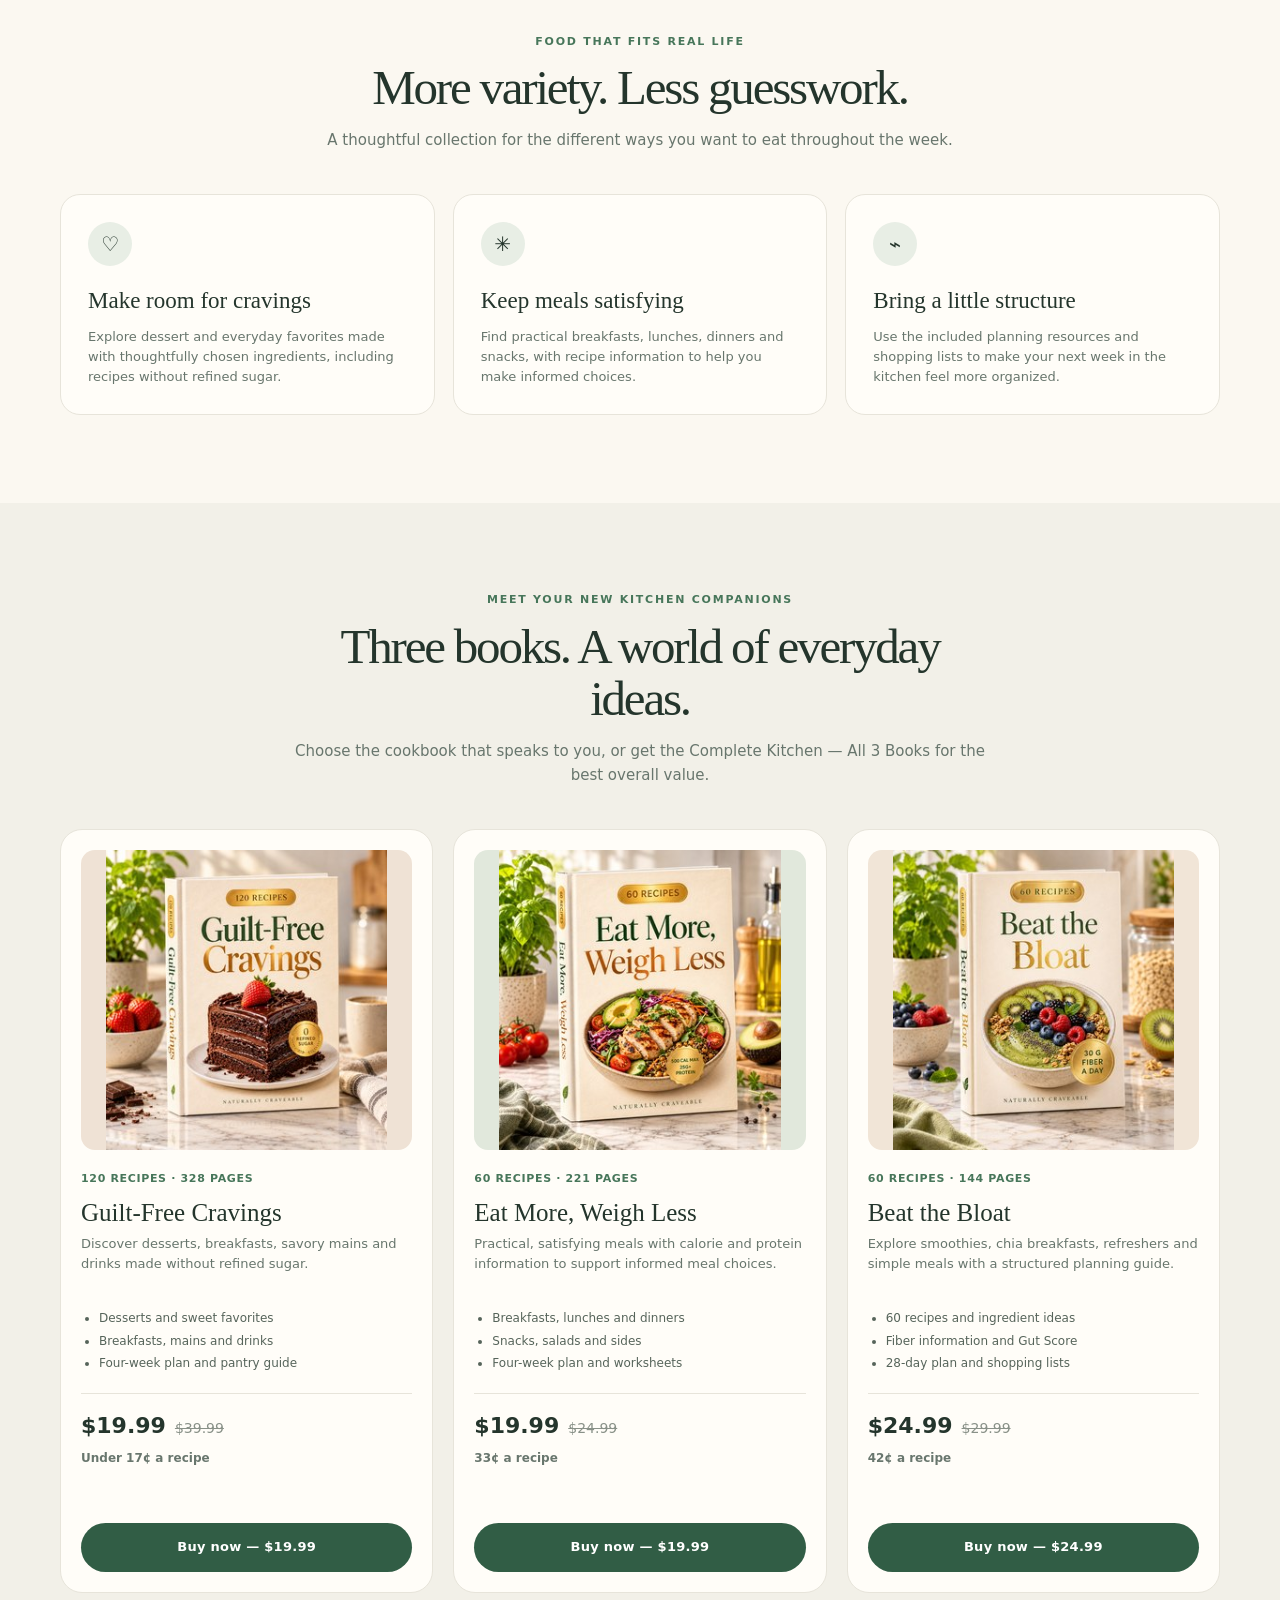
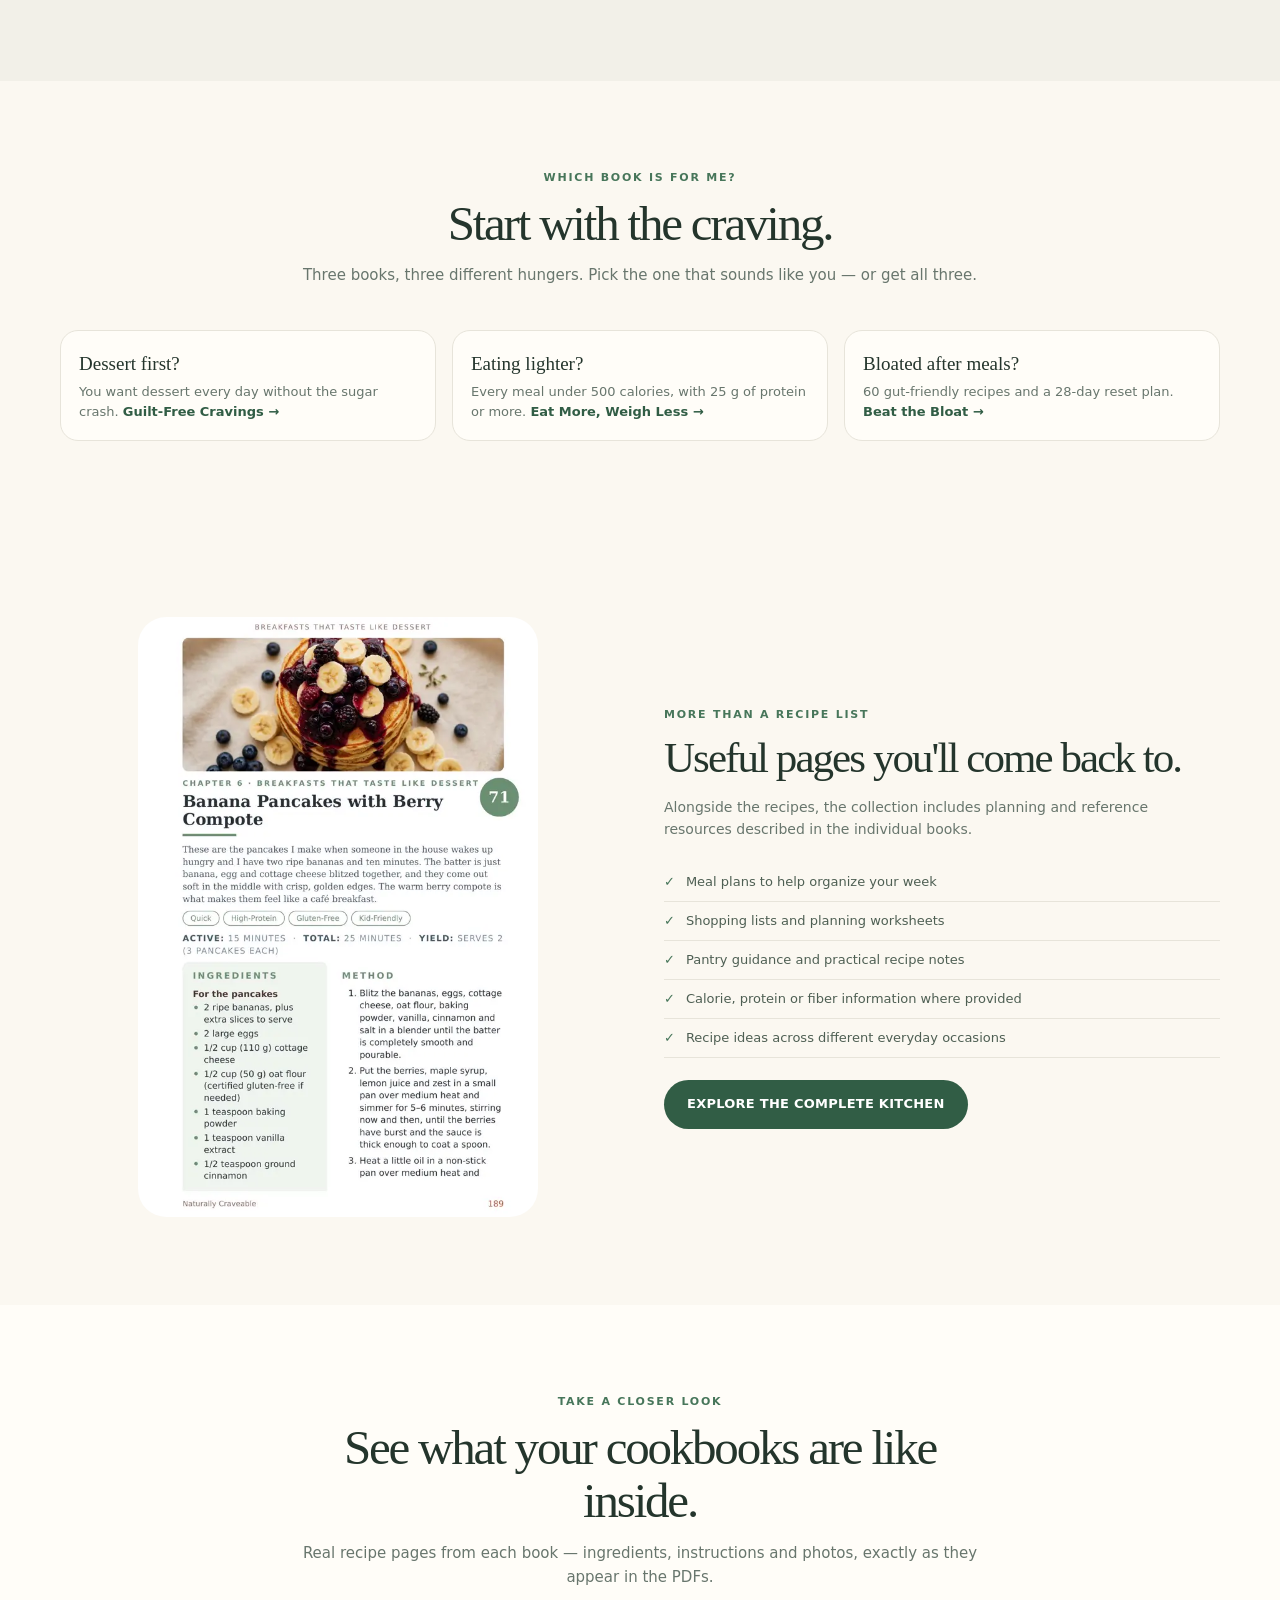
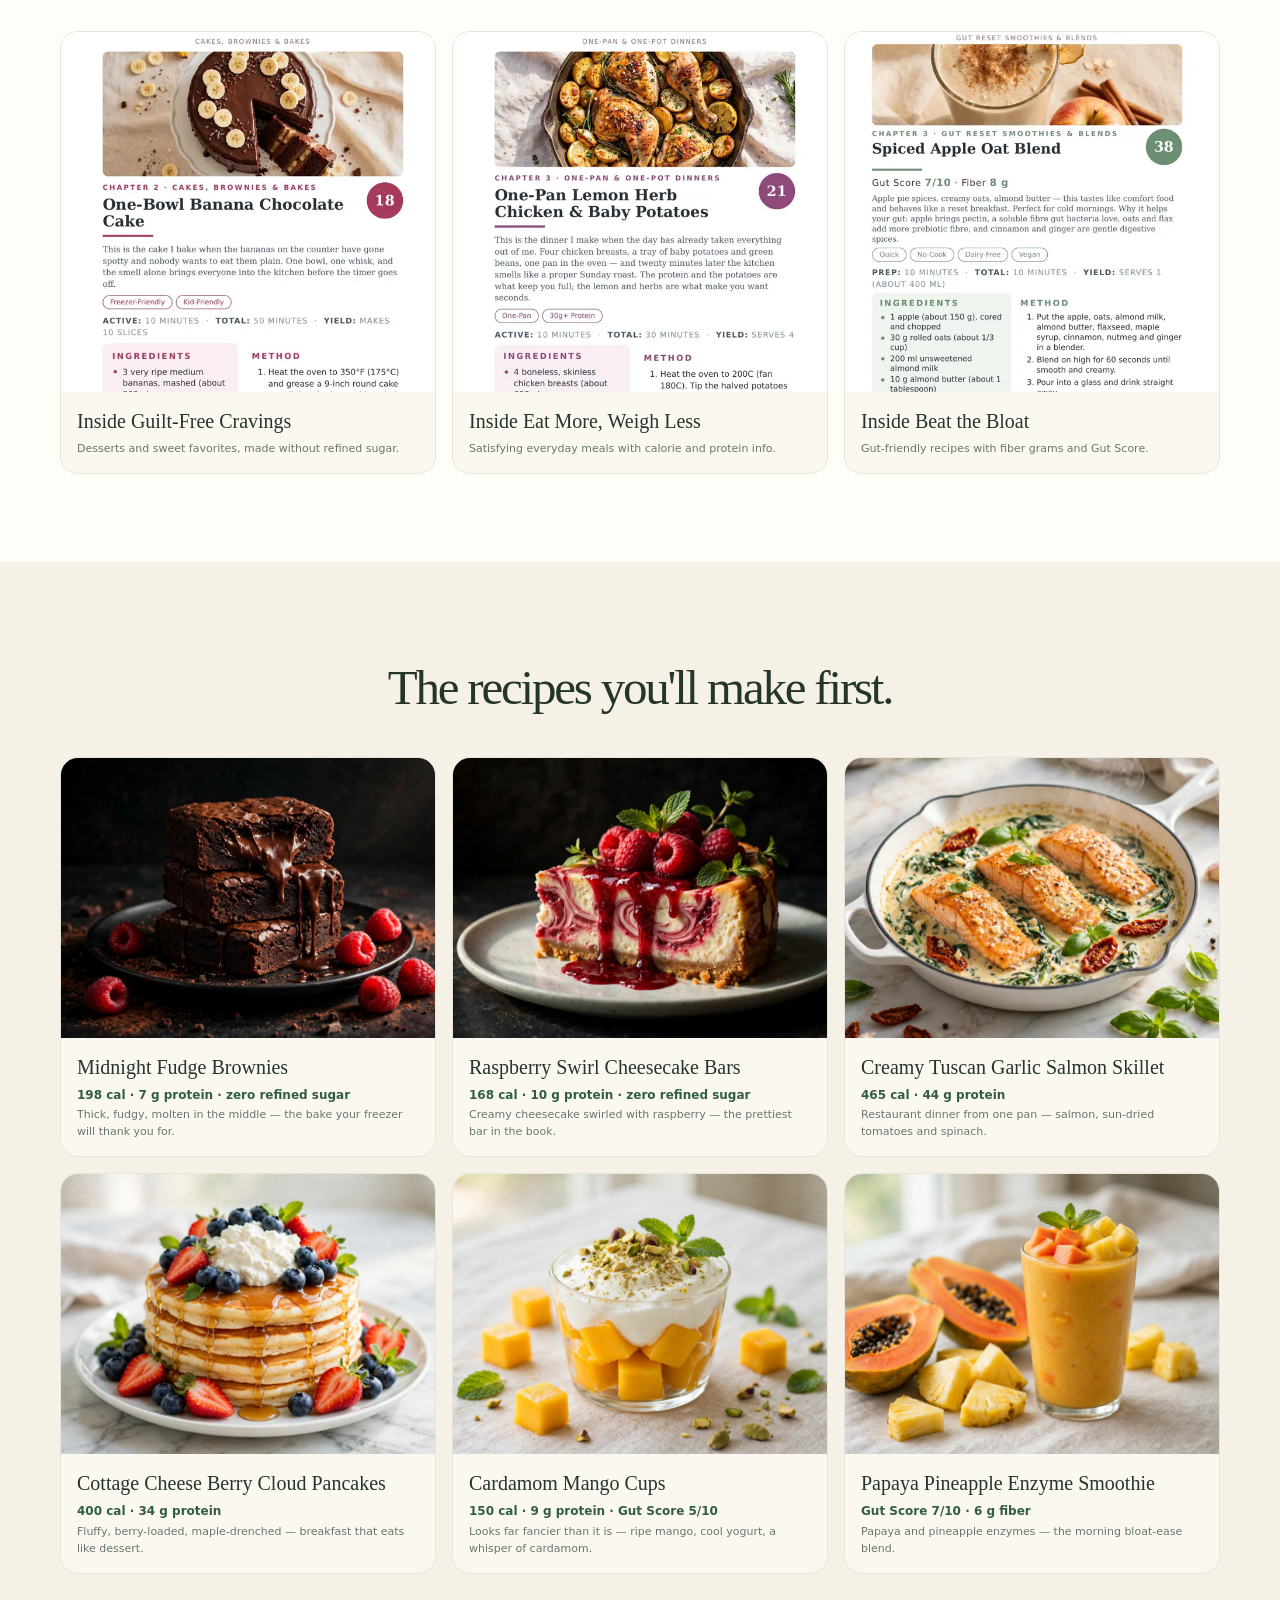
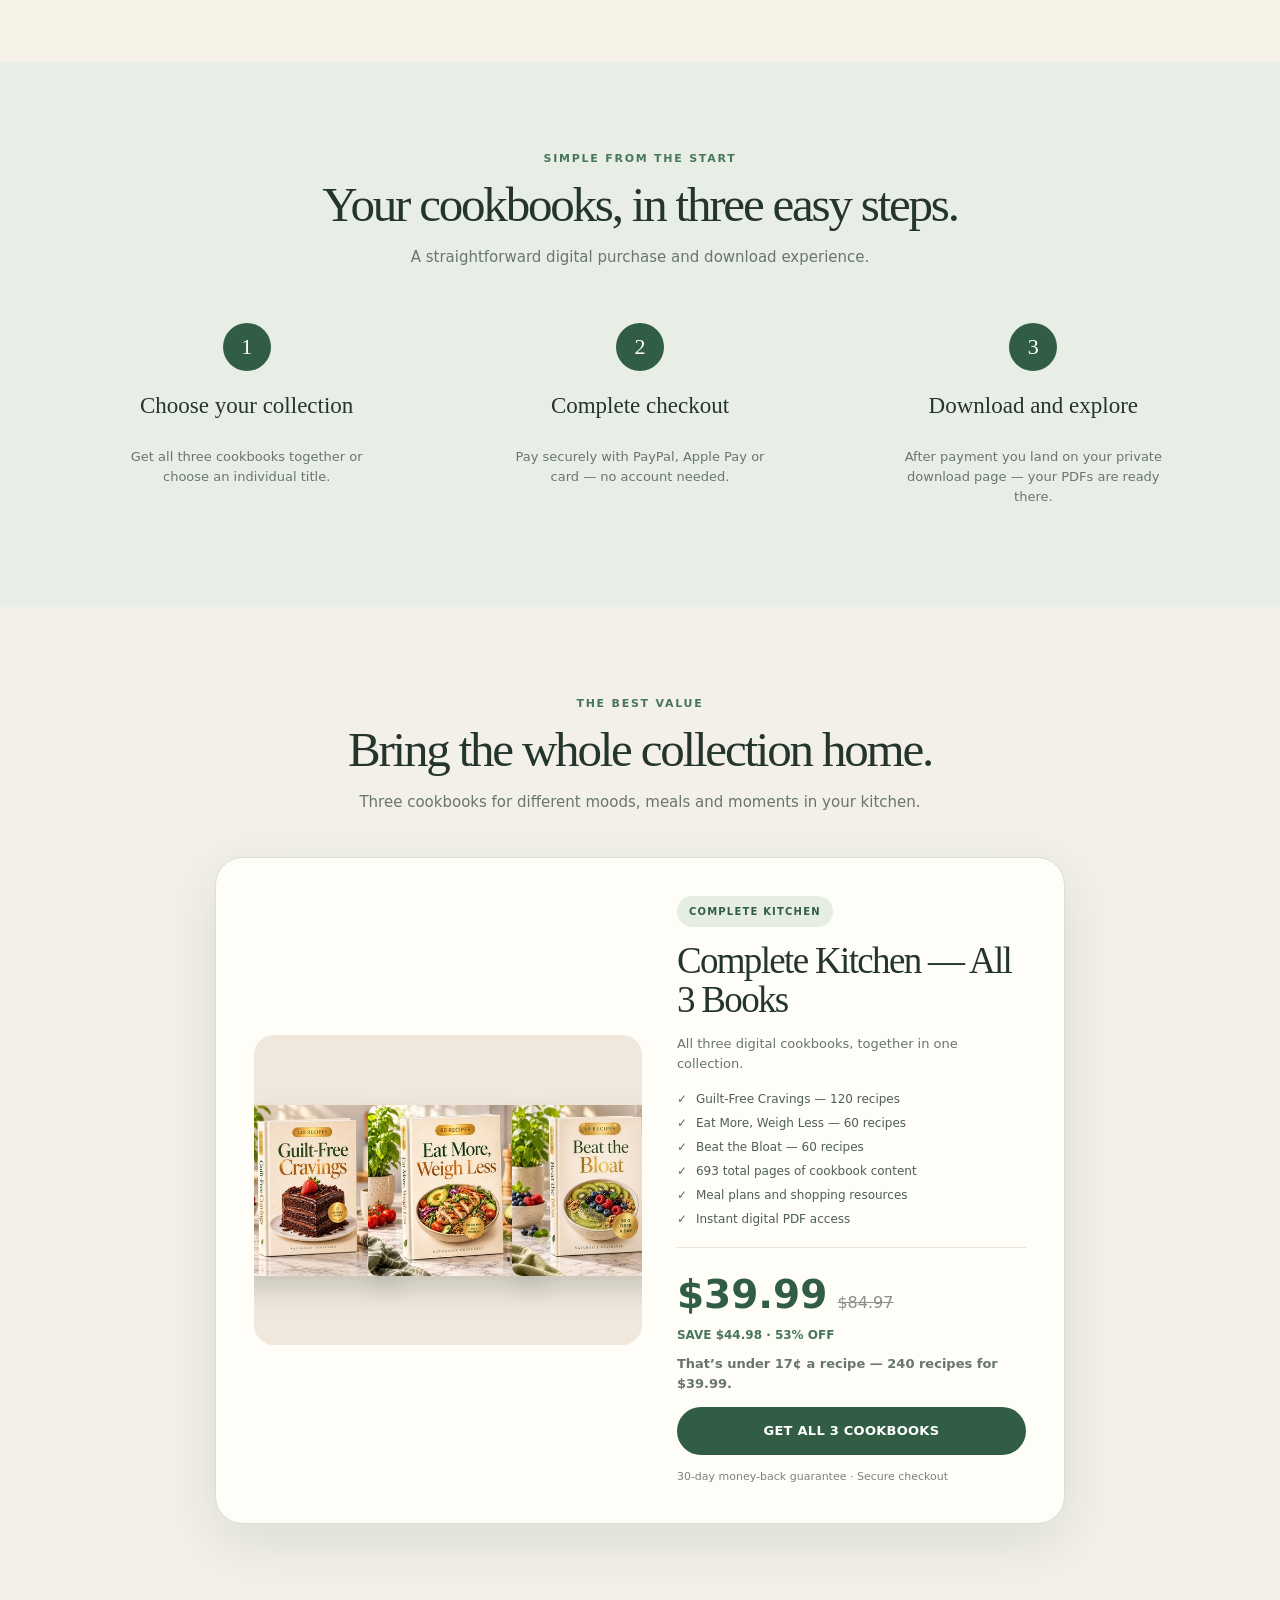
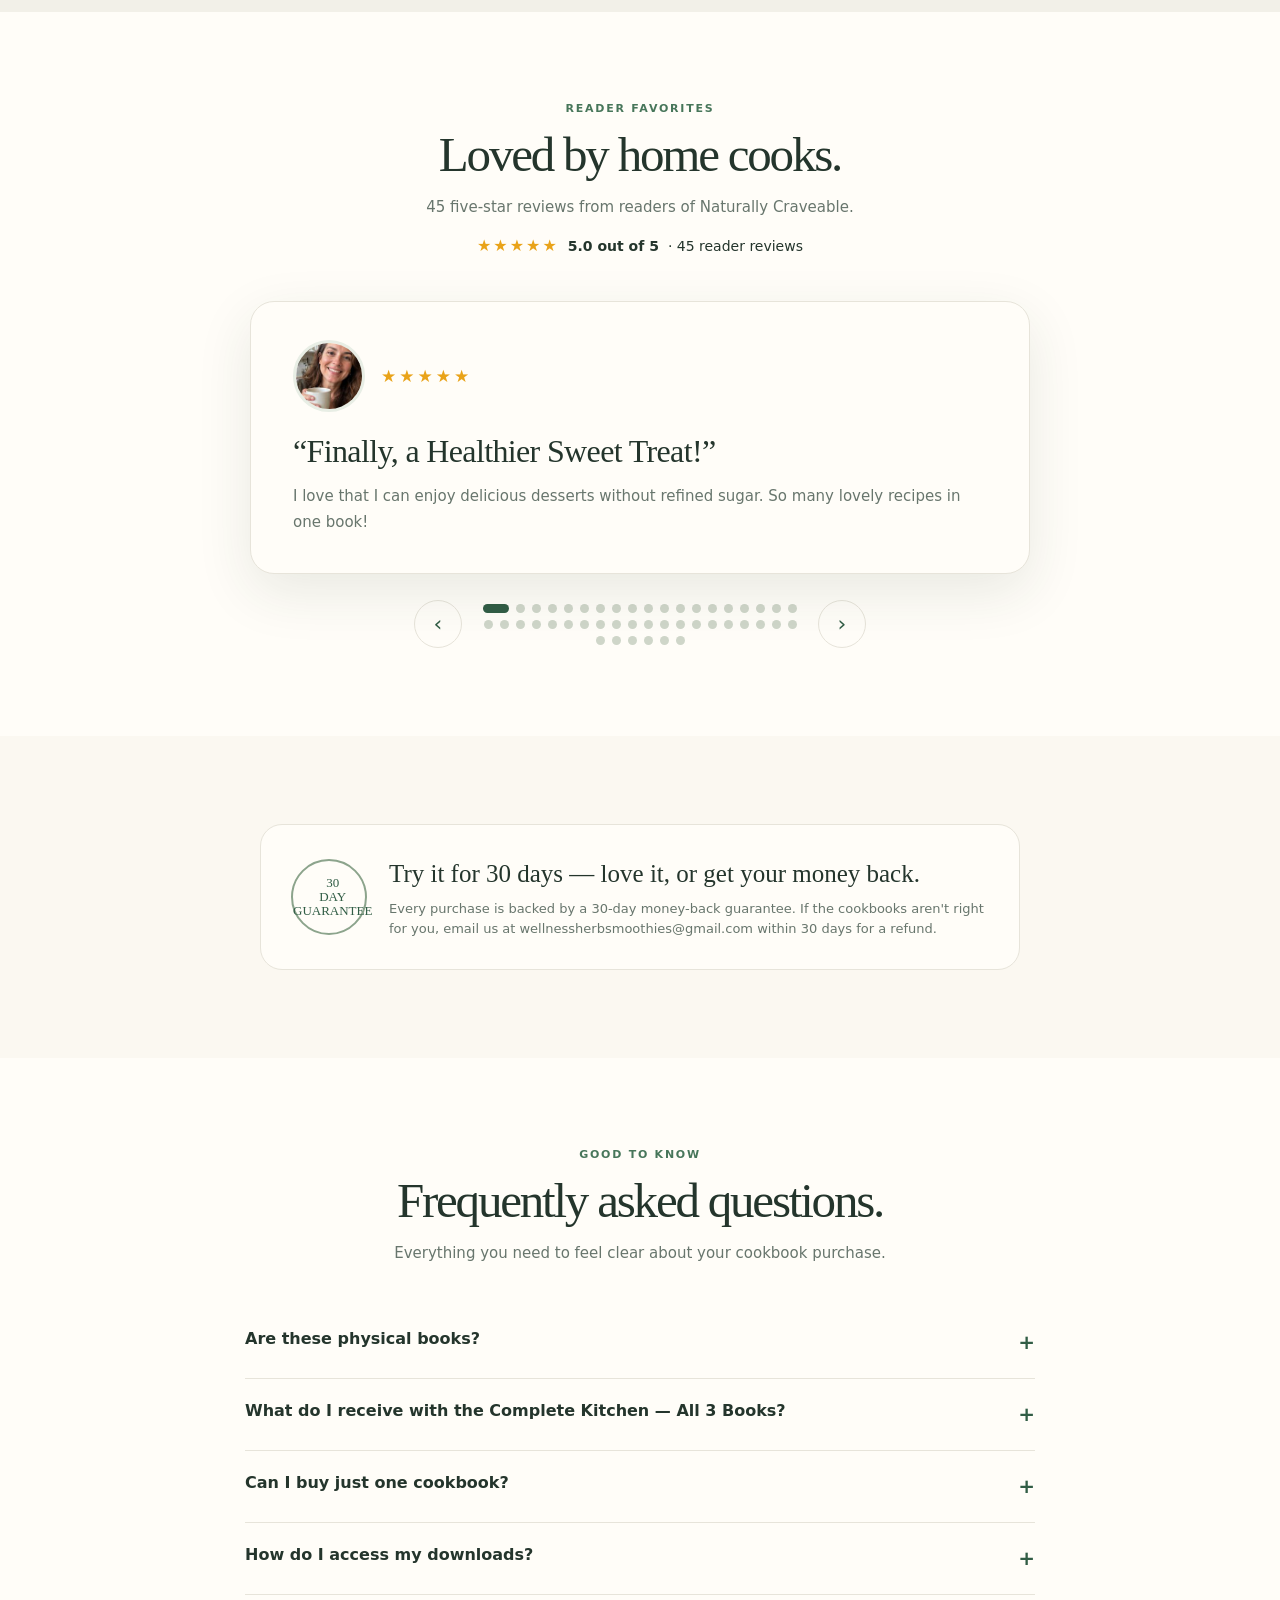
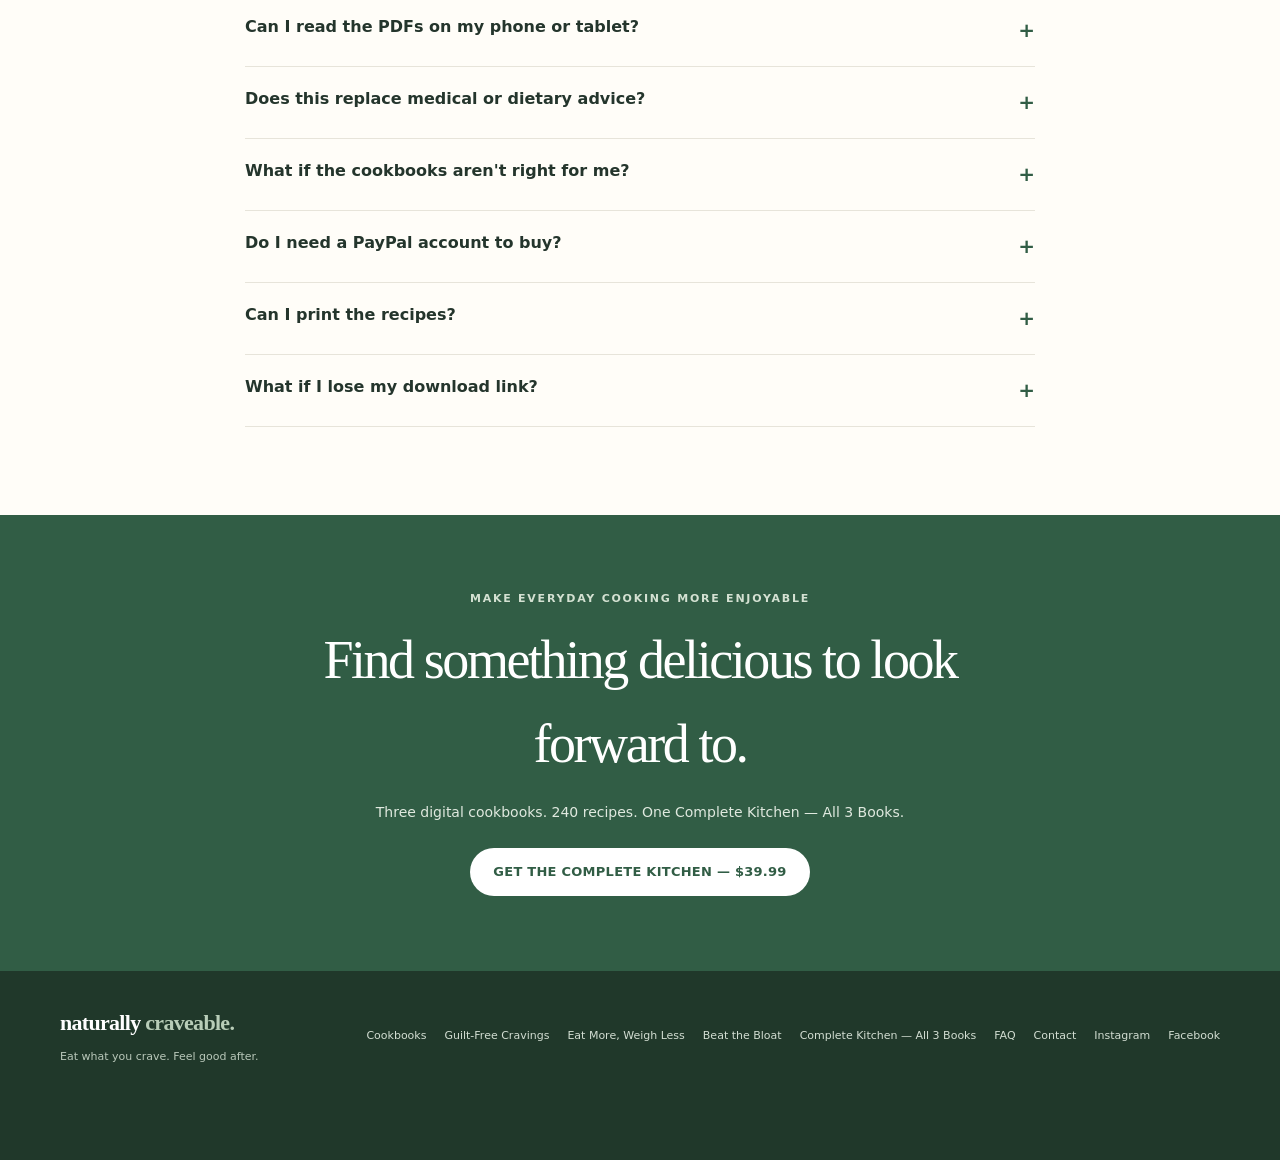
==== commit 3a7a784c: "Shop update" ====
--- a/index.html
+++ b/index.html
@@ -154,7 +154,7 @@
 </style>
 </head>
 <body>
-<div class="announcement">BLACK FRIDAY · SAVE 53% ON ALL 3 BOOKS · ENDS IN <span class="cd" style="font-variant-numeric:tabular-nums">12:00:00</span></div>
+<div class="announcement">SAVE 53% ON ALL 3 BOOKS · ENDS IN <span class="cd" style="font-variant-numeric:tabular-nums">12:00:00</span></div>
 <header>
  <div class="wrap nav">
   <a class="logo" href="#">naturally <span>craveable.</span></a>
@@ -176,7 +176,7 @@
    .bf-countdown span{font-size:12px;font-weight:800;letter-spacing:.04em;color:#1e3a2d}
    @media(max-width:680px){.bf-countdown{padding:5px 8px}.bf-countdown span{font-size:12px;letter-spacing:.03em}}
    </style>
-   <div class="bf-countdown"><span>🔥 EARLY BLACK FRIDAY SALE - <span class="cd-t">12:00:00</span></span></div>
+   <div class="bf-countdown"><span>🔥 LIMITED-TIME OFFER - <span class="cd-t">12:00:00</span></span></div>
    <div class="price-line"><span class="price">$39.99</span><span class="old">$84.97</span></div>
    <div class="saving">GET ALL THREE · SAVE $44.98 (53%)</div>
    <div class="hero-actions"><a class="btn" href="#bundle">GET ALL 3 COOKBOOKS</a><a class="btn secondary" href="#cookbooks">EXPLORE THE BOOKS</a></div>
@@ -228,8 +228,8 @@
     <div class="cover c1"><img src="assets/cover-b1-300.jpg" alt="Guilt-Free Cravings cover" width="300" height="320" loading="lazy"></div>
     <div class="meta">120 recipes · 328 pages</div><h3>Guilt-Free Cravings</h3><p>Discover desserts, breakfasts, savory mains and drinks made without refined sugar.</p>
     <ul><li>Desserts and sweet favorites</li><li>Breakfasts, mains and drinks</li><li>Four-week plan and pantry guide</li></ul>
-    <div class="product-bottom"><div class="price-row"><strong>$9.99</strong><del>$39.99</del></div>
-    <p class="per-recipe small">Under 9&cent; a recipe</p><a class="btn btn-buy" href="https://www.paypal.com/ncp/payment/Q8X7HRHX2LJ66">Buy now — $9.99</a></div>
+    <div class="product-bottom"><div class="price-row"><strong>$19.99</strong><del>$39.99</del></div>
+    <p class="per-recipe small">Under 17&cent; a recipe</p><a class="btn btn-buy" href="https://www.paypal.com/ncp/payment/Q8X7HRHX2LJ66">Buy now — $19.99</a></div>
    </article>
    <article class="product">
     <div class="cover c2"><img src="assets/cover-b2-300.jpg" alt="Eat More, Weigh Less cover" width="300" height="320" loading="lazy"></div>
@@ -381,7 +381,7 @@
   <div class="faq-list">
    <div class="faq-item"><button class="faq-q"><span>Are these physical books?</span><span>+</span></button><div class="faq-a">No. These are digital cookbooks delivered as PDF files. No physical book will be shipped.</div></div>
    <div class="faq-item"><button class="faq-q"><span>What do I receive with the Complete Kitchen — All 3 Books?</span><span>+</span></button><div class="faq-a">The Complete Kitchen — All 3 Books includes Guilt-Free Cravings, Eat More, Weigh Less and Beat the Bloat. Together, they contain 240 recipes across 693 pages.</div></div>
-   <div class="faq-item"><button class="faq-q"><span>Can I buy just one cookbook?</span><span>+</span></button><div class="faq-a">Yes. Each cookbook is also offered individually — $9.99 for Guilt-Free Cravings (Black Friday sale), $19.99 for Eat More, Weigh Less, and $24.99 for Beat the Bloat. The Complete Kitchen — All 3 Books at $39.99 is the best value.</div></div>
+   <div class="faq-item"><button class="faq-q"><span>Can I buy just one cookbook?</span><span>+</span></button><div class="faq-a">Yes. Each cookbook is also offered individually — $19.99 for Guilt-Free Cravings, $19.99 for Eat More, Weigh Less, and $24.99 for Beat the Bloat. The Complete Kitchen — All 3 Books at $39.99 is the best value.</div></div>
    <div class="faq-item"><button class="faq-q"><span>How do I access my downloads?</span><span>+</span></button><div class="faq-a">Right after payment, you are taken to your own private download page, where your PDF unlocks automatically. Save the PDF to your device — the page is yours to return to.</div></div>
    <div class="faq-item"><button class="faq-q"><span>Can I read the PDFs on my phone or tablet?</span><span>+</span></button><div class="faq-a">Yes. The PDFs open in any standard PDF reader on phones, tablets and computers.</div></div>
    <div class="faq-item"><button class="faq-q"><span>Does this replace medical or dietary advice?</span><span>+</span></button><div class="faq-a">No. These cookbooks provide general recipe and meal-planning information, not medical advice or treatment. Consult a qualified healthcare professional about individual medical or dietary needs.</div></div>
@@ -431,6 +431,6 @@
 makeCarousel('reviewCarousel','review-slide','revDots','revPrev','revNext',6000);
 makeCarousel('miniCarousel','mini-slide','miniDots','miniPrev','miniNext',5000);
 </script>
-<script>/* Black Friday countdown: 12h per visitor (localStorage bf_end; resets when expired) */(function(){var K="bf_end",end=0;try{end=+localStorage.getItem(K)||0;}catch(e){}if(!end||end<Date.now()){end=Date.now()+12*36e5;try{localStorage.setItem(K,String(end));}catch(e){}}function p(n){return String(n).padStart(2,"0");}function tick(){var d=end-Date.now();var h=0,m=0,s=0;if(d>0){h=Math.floor(d/36e5);m=Math.floor(d%36e5/6e4);s=Math.floor(d%6e4/1e3);}var v=p(h)+":"+p(m)+":"+p(s);document.querySelectorAll(".cd").forEach(function(e){e.textContent=v;});document.querySelectorAll(".cd-t").forEach(function(e){e.textContent=v;});}tick();setInterval(tick,1000);})();</script>
+<script>/* Offer countdown: 12h per visitor (localStorage offer_end; resets when expired) */(function(){var K="offer_end",end=0;try{end=+localStorage.getItem(K)||0;}catch(e){}if(!end||end<Date.now()){end=Date.now()+12*36e5;try{localStorage.setItem(K,String(end));}catch(e){}}function p(n){return String(n).padStart(2,"0");}function tick(){var d=end-Date.now();var h=0,m=0,s=0;if(d>0){h=Math.floor(d/36e5);m=Math.floor(d%36e5/6e4);s=Math.floor(d%6e4/1e3);}var v=p(h)+":"+p(m)+":"+p(s);document.querySelectorAll(".cd").forEach(function(e){e.textContent=v;});document.querySelectorAll(".cd-t").forEach(function(e){e.textContent=v;});}tick();setInterval(tick,1000);})();</script>
 </body>
 </html>
